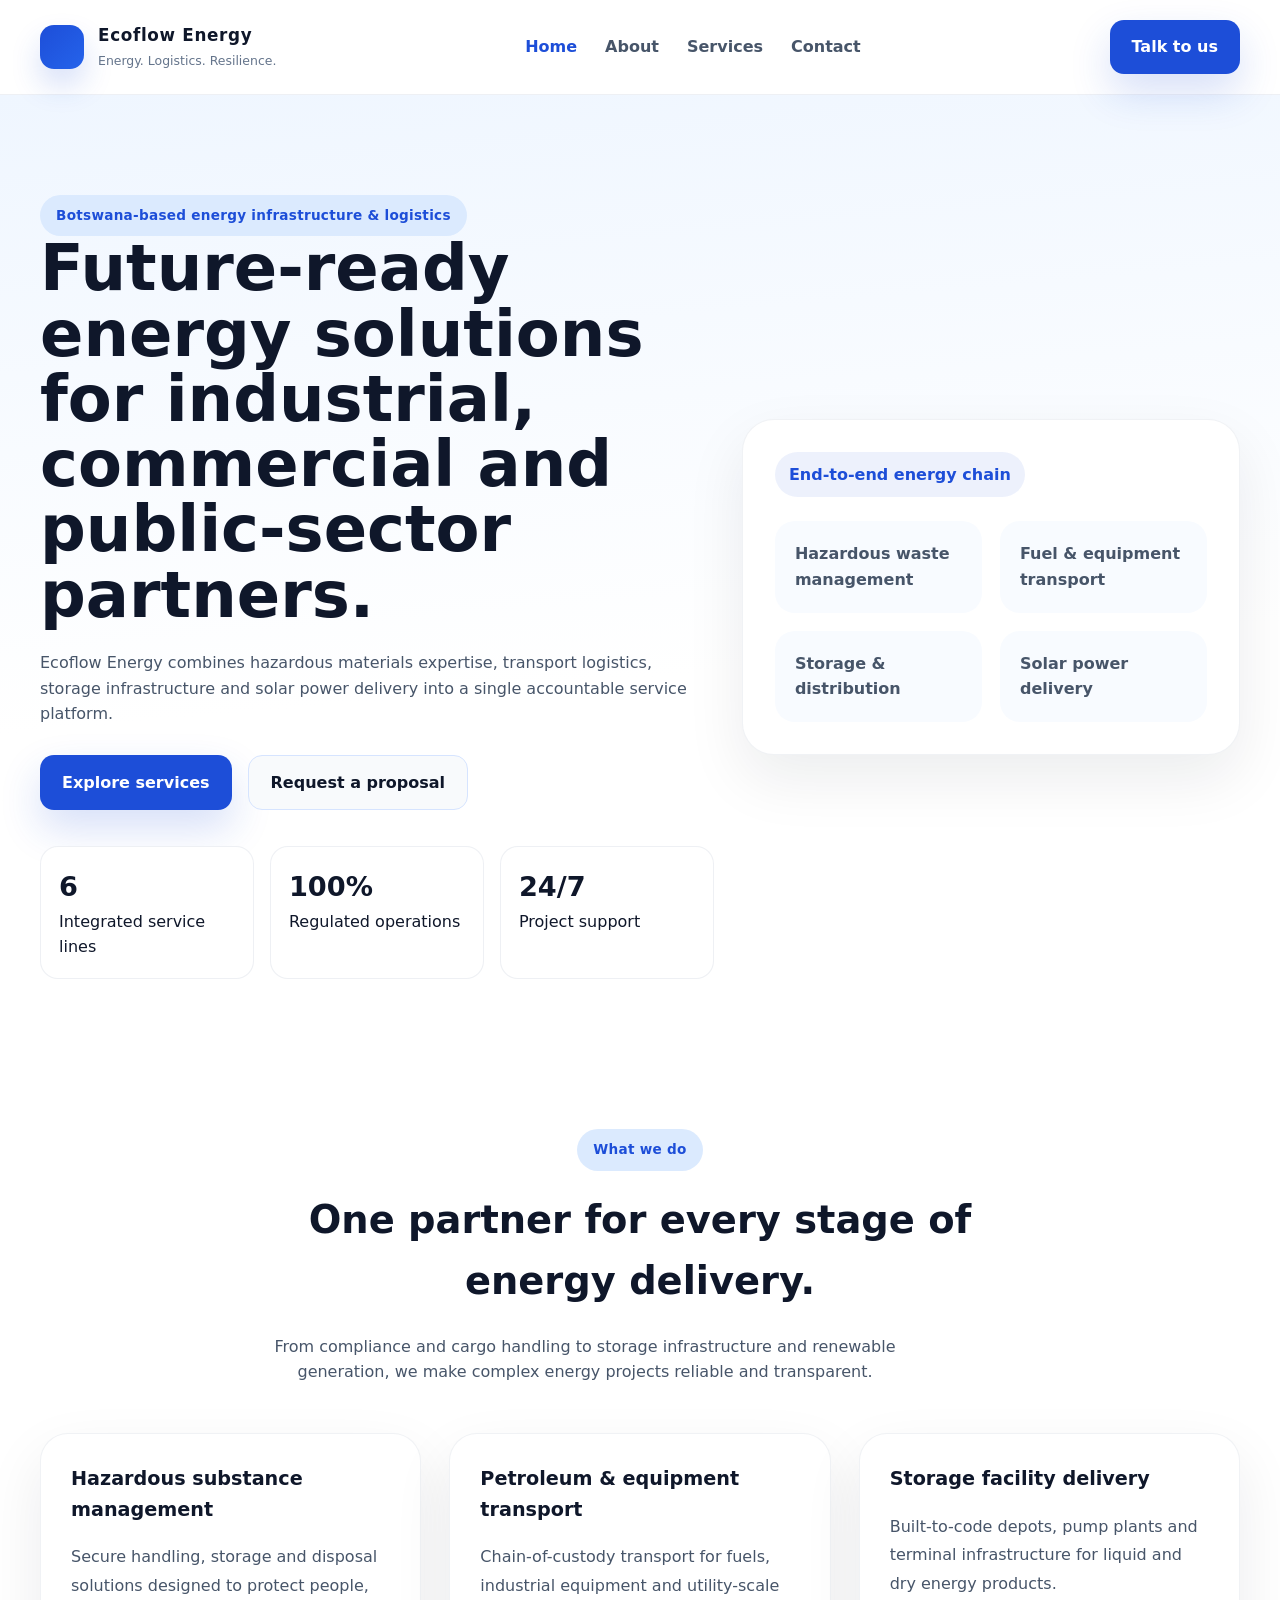
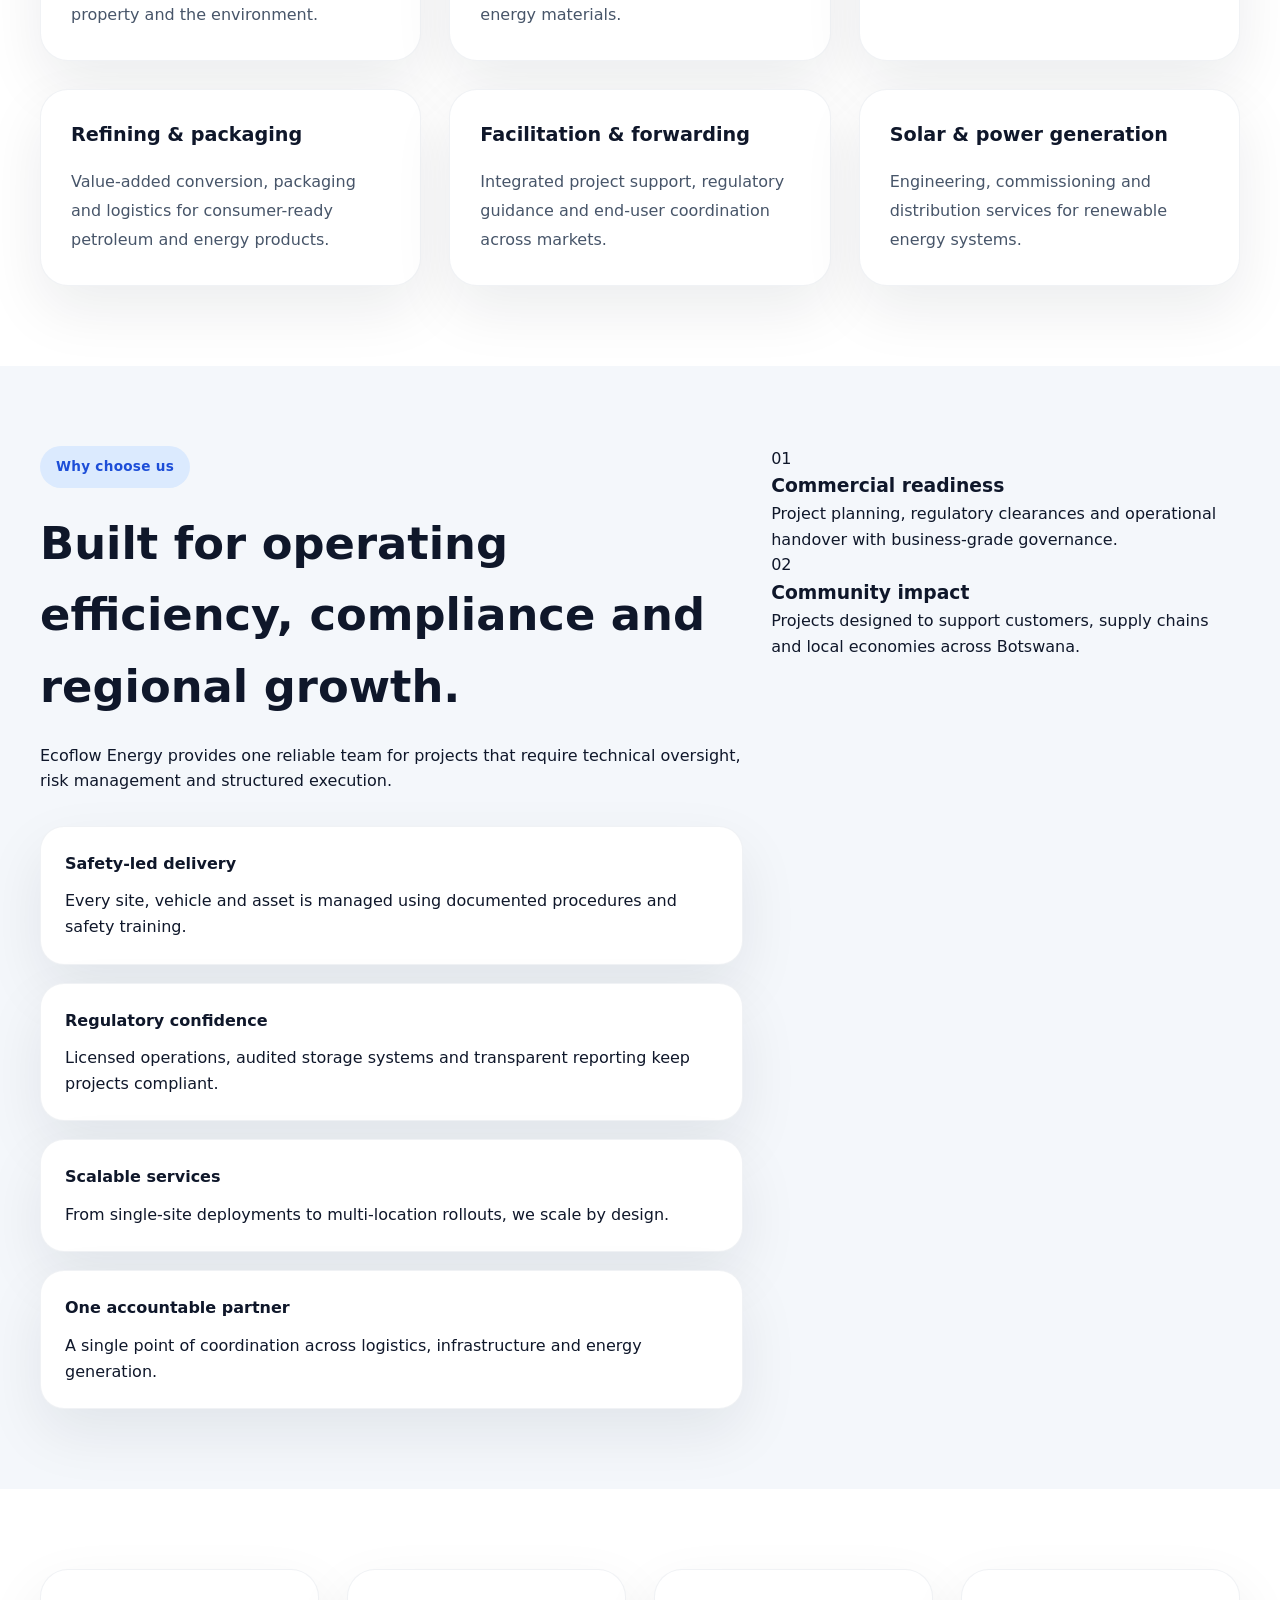
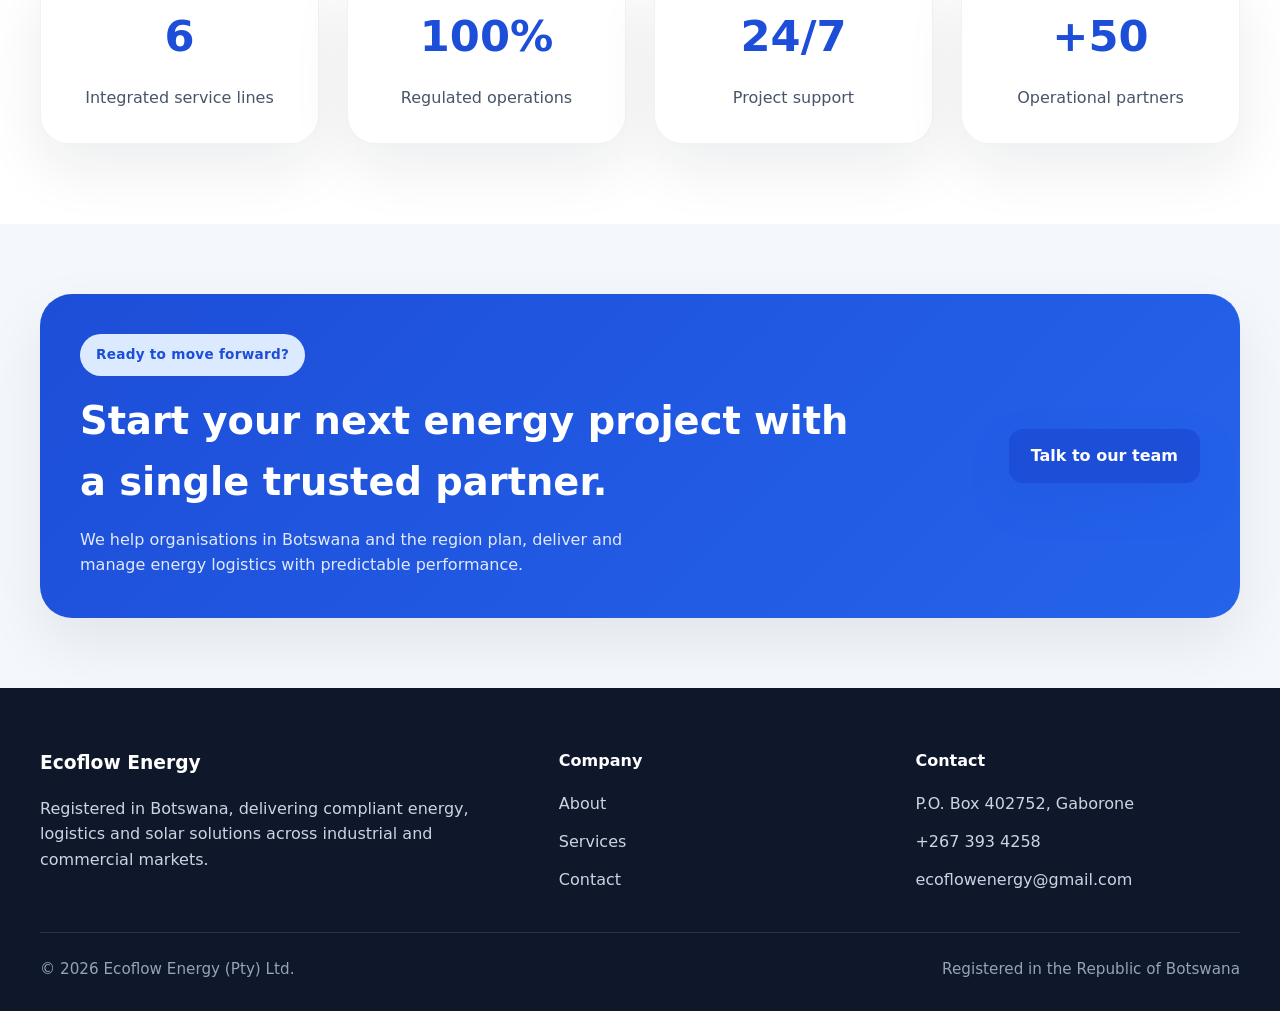
==== index.html @ 99d53bec "Initial Push" ====
﻿<!DOCTYPE html>
<html lang="en">
<head>
<meta charset="UTF-8">
<meta name="viewport" content="width=device-width, initial-scale=1.0">
<title>Ecoflow Energy — Integrated Energy, Logistics & Solar</title>
<meta name="description" content="Ecoflow Energy delivers integrated energy infrastructure, petroleum logistics, hazardous materials management and solar generation from Botswana to regional markets.">
<link rel="stylesheet" href="styles.css">
</head>
<body>
<header class="site-header">
  <div class="wrap nav-bar">
    <a href="index.html" class="brand">
      <span class="mark"></span>
      <span>
        <strong>Ecoflow Energy</strong>
        <small>Energy. Logistics. Resilience.</small>
      </span>
    </a>
    <nav class="links">
      <a href="index.html">Home</a>
      <a href="about.html">About</a>
      <a href="services.html">Services</a>
      <a href="contact.html">Contact</a>
    </nav>
    <div class="nav-actions">
      <a href="contact.html" class="btn btn-primary">Talk to us</a>
      <button class="nav-toggle" aria-label="Open navigation" aria-expanded="false"><span></span><span></span><span></span></button>
    </div>
  </div>
  <div class="mobile-menu">
    <a href="index.html">Home</a>
    <a href="about.html">About</a>
    <a href="services.html">Services</a>
    <a href="contact.html">Contact</a>
  </div>
</header>
<main>
  <section class="hero">
    <div class="wrap hero-grid">
      <div class="hero-copy">
        <span class="eyebrow">Botswana-based energy infrastructure & logistics</span>
        <h1>Future-ready energy solutions for industrial, commercial and public-sector partners.</h1>
        <p>Ecoflow Energy combines hazardous materials expertise, transport logistics, storage infrastructure and solar power delivery into a single accountable service platform.</p>
        <div class="hero-actions">
          <a href="services.html" class="btn btn-primary">Explore services</a>
          <a href="contact.html" class="btn btn-secondary">Request a proposal</a>
        </div>
        <div class="hero-stats">
          <div><strong>6</strong><span>Integrated service lines</span></div>
          <div><strong>100%</strong><span>Regulated operations</span></div>
          <div><strong>24/7</strong><span>Project support</span></div>
        </div>
      </div>
      <div class="hero-visual">
        <div class="visual-card">
          <div class="visual-tag">End-to-end energy chain</div>
          <div class="visual-grid">
            <div class="visual-item"><span>Hazardous waste management</span></div>
            <div class="visual-item"><span>Fuel & equipment transport</span></div>
            <div class="visual-item"><span>Storage & distribution</span></div>
            <div class="visual-item"><span>Solar power delivery</span></div>
          </div>
        </div>
      </div>
    </div>
  </section>

  <section class="section section-alt">
    <div class="wrap">
      <div class="section-head">
        <span class="tag">What we do</span>
        <h2>One partner for every stage of energy delivery.</h2>
        <p>From compliance and cargo handling to storage infrastructure and renewable generation, we make complex energy projects reliable and transparent.</p>
      </div>
      <div class="service-grid">
        <article class="service-card">
          <h3>Hazardous substance management</h3>
          <p>Secure handling, storage and disposal solutions designed to protect people, property and the environment.</p>
        </article>
        <article class="service-card">
          <h3>Petroleum & equipment transport</h3>
          <p>Chain-of-custody transport for fuels, industrial equipment and utility-scale energy materials.</p>
        </article>
        <article class="service-card">
          <h3>Storage facility delivery</h3>
          <p>Built-to-code depots, pump plants and terminal infrastructure for liquid and dry energy products.</p>
        </article>
        <article class="service-card">
          <h3>Refining & packaging</h3>
          <p>Value-added conversion, packaging and logistics for consumer-ready petroleum and energy products.</p>
        </article>
        <article class="service-card">
          <h3>Facilitation & forwarding</h3>
          <p>Integrated project support, regulatory guidance and end-user coordination across markets.</p>
        </article>
        <article class="service-card">
          <h3>Solar & power generation</h3>
          <p>Engineering, commissioning and distribution services for renewable energy systems.</p>
        </article>
      </div>
    </div>
  </section>

  <section class="section">
    <div class="wrap feature-grid">
      <div class="feature-copy">
        <span class="tag">Why choose us</span>
        <h2>Built for operating efficiency, compliance and regional growth.</h2>
        <p>Ecoflow Energy provides one reliable team for projects that require technical oversight, risk management and structured execution.</p>
        <div class="feature-list">
          <div>
            <strong>Safety-led delivery</strong>
            <p>Every site, vehicle and asset is managed using documented procedures and safety training.</p>
          </div>
          <div>
            <strong>Regulatory confidence</strong>
            <p>Licensed operations, audited storage systems and transparent reporting keep projects compliant.</p>
          </div>
          <div>
            <strong>Scalable services</strong>
            <p>From single-site deployments to multi-location rollouts, we scale by design.</p>
          </div>
          <div>
            <strong>One accountable partner</strong>
            <p>A single point of coordination across logistics, infrastructure and energy generation.</p>
          </div>
        </div>
      </div>
      <div class="feature-visual">
        <div class="visual-block">
          <div class="visual-number">01</div>
          <h3>Commercial readiness</h3>
          <p>Project planning, regulatory clearances and operational handover with business-grade governance.</p>
        </div>
        <div class="visual-block">
          <div class="visual-number">02</div>
          <h3>Community impact</h3>
          <p>Projects designed to support customers, supply chains and local economies across Botswana.</p>
        </div>
      </div>
    </div>
  </section>

  <section class="section section-alt">
    <div class="wrap stats-grid">
      <div class="stat-card">
        <span>6</span>
        <p>Integrated service lines</p>
      </div>
      <div class="stat-card">
        <span>100%</span>
        <p>Regulated operations</p>
      </div>
      <div class="stat-card">
        <span>24/7</span>
        <p>Project support</p>
      </div>
      <div class="stat-card">
        <span>+50</span>
        <p>Operational partners</p>
      </div>
    </div>
  </section>

  <section class="section cta-panel">
    <div class="wrap cta-copy">
      <div>
        <span class="tag">Ready to move forward?</span>
        <h2>Start your next energy project with a single trusted partner.</h2>
        <p>We help organisations in Botswana and the region plan, deliver and manage energy logistics with predictable performance.</p>
      </div>
      <a href="contact.html" class="btn btn-primary">Talk to our team</a>
    </div>
  </section>
</main>
<footer class="site-footer">
  <div class="wrap footer-grid">
    <div>
      <h3>Ecoflow Energy</h3>
      <p>Registered in Botswana, delivering compliant energy, logistics and solar solutions across industrial and commercial markets.</p>
    </div>
    <div>
      <h4>Company</h4>
      <ul>
        <li><a href="about.html">About</a></li>
        <li><a href="services.html">Services</a></li>
        <li><a href="contact.html">Contact</a></li>
      </ul>
    </div>
    <div>
      <h4>Contact</h4>
      <ul>
        <li>P.O. Box 402752, Gaborone</li>
        <li>+267 393 4258</li>
        <li><a href="mailto:ecoflowenergy@gmail.com">ecoflowenergy@gmail.com</a></li>
      </ul>
    </div>
  </div>
  <div class="wrap footer-bottom">
    <span>© 2026 Ecoflow Energy (Pty) Ltd.</span>
    <span>Registered in the Republic of Botswana</span>
  </div>
</footer>
<script src="script.js"></script>
</body>
</html>
---- styles.css ----
﻿:root{
  --bg:#f4f7fb;
  --surface:#ffffff;
  --surface-soft:#f8fbff;
  --primary:#0f172a;
  --secondary:#475569;
  --accent:#1d4ed8;
  --accent-soft:#dbeafe;
  --muted:#64748b;
  --border:#d6e4ff;
  --shadow:0 24px 60px rgba(15,23,42,0.08);
  --radius:24px;
  --max-width:1200px;
}
*{margin:0;padding:0;box-sizing:border-box;}
html{scroll-behavior:smooth;}
body{font-family:Inter,system-ui,Arial,sans-serif;background:var(--bg);color:var(--primary);line-height:1.6;}
a{text-decoration:none;color:inherit;}
button,input,select,textarea{font:inherit;}
.wrap{width:min(94%,var(--max-width));margin:0 auto;}
.site-header{position:sticky;top:0;z-index:1000;background:rgba(255,255,255,0.96);backdrop-filter:blur(18px);border-bottom:1px solid rgba(148,163,184,0.16);}
.site-header.scrolled{box-shadow:0 12px 30px rgba(15,23,42,0.08);}
.nav-bar{display:flex;align-items:center;justify-content:space-between;gap:16px;padding:20px 0;}
.brand{display:flex;align-items:center;gap:14px;}
.brand strong{font-size:1.05rem;letter-spacing:.04em;}
.brand small{display:block;font-size:.78rem;color:var(--muted);margin-top:2px;}
.mark{width:44px;height:44px;border-radius:14px;background:linear-gradient(135deg,var(--accent),#2563eb);box-shadow:0 16px 30px rgba(29,78,216,0.18);}
.links{display:flex;gap:28px;align-items:center;}
.links a{color:var(--secondary);font-weight:600;transition:color .2s ease;}
.links a:hover,.links a.active{color:var(--accent);}
.nav-actions{display:flex;align-items:center;gap:12px;}
.btn{display:inline-flex;align-items:center;justify-content:center;border-radius:14px;padding:14px 22px;font-weight:700;transition:transform .2s ease,box-shadow .2s ease;}
.btn:hover{transform:translateY(-1px);}
.btn-primary{background:var(--accent);color:#fff;box-shadow:0 18px 40px rgba(29,78,216,0.18);}
.btn-secondary{background:#f8fafc;color:var(--primary);border:1px solid var(--border);}
.hero,.page-hero{padding:100px 0 70px;}
.hero{background:linear-gradient(175deg,#eff6ff 0%,#ffffff 60%);}
.page-hero{background:var(--surface-soft);}
.hero-grid,.feature-grid,.contact-grid,.stats-grid,.service-grid,.footer-grid,.grid-2{display:grid;gap:28px;}
.hero-grid{grid-template-columns:1.15fr .85fr;align-items:center;}
.hero-copy h1,.page-hero h1{font-size:clamp(2.6rem,5vw,4rem);line-height:1.02;max-width:680px;}
.hero .eyebrow,.page-hero .tag{display:inline-flex;align-items:center;gap:10px;padding:10px 16px;border-radius:999px;background:var(--accent-soft);color:var(--accent);font-size:.85rem;font-weight:700;letter-spacing:.02em;}
.hero-copy p,.page-hero p,.section-head p,.service-detail p,.info-card p{color:var(--secondary);font-size:1rem;max-width:710px;margin-top:22px;}
.hero-actions{display:flex;flex-wrap:wrap;gap:16px;margin-top:28px;}
.hero-stats{display:grid;grid-template-columns:repeat(3,minmax(0,1fr));gap:16px;margin-top:36px;}
.hero-stats div{background:var(--surface);border:1px solid rgba(148,163,184,0.16);border-radius:18px;padding:18px;}
.hero-stats strong{display:block;font-size:1.7rem;color:var(--primary);}
.hero-visual .visual-card{background:var(--surface);padding:32px;border-radius:32px;box-shadow:var(--shadow);border:1px solid rgba(148,163,184,0.14);}
.visual-tag{display:inline-flex;padding:10px 14px;border-radius:999px;background:rgba(29,78,216,0.08);color:var(--accent);font-weight:700;margin-bottom:24px;}
.visual-grid{display:grid;grid-template-columns:1fr 1fr;gap:18px;}
.visual-item{padding:20px;background:var(--surface-soft);border-radius:20px;color:var(--secondary);font-weight:600;}
.section{padding:80px 0;}
.section-alt{background:#ffffff;}
.section-head{text-align:center;max-width:820px;margin:0 auto 48px;}
.section-head h2{font-size:clamp(2rem,3vw,2.6rem);margin:18px 0;}
.tag{display:inline-flex;align-items:center;gap:8px;padding:10px 16px;border-radius:999px;background:var(--accent-soft);color:var(--accent);font-weight:700;font-size:.85rem;letter-spacing:.02em;}
.service-grid{grid-template-columns:repeat(3,minmax(0,1fr));}
.service-card{padding:30px;background:var(--surface);border:1px solid rgba(148,163,184,0.14);border-radius:28px;box-shadow:var(--shadow);}
.service-card h3{font-size:1.2rem;margin-bottom:18px;}
.service-card p{color:var(--secondary);line-height:1.8;}
.feature-grid{grid-template-columns:1.2fr .8fr;align-items:start;}
.feature-copy h2{font-size:clamp(2rem,4vw,2.8rem);margin:20px 0;}
.feature-list{display:grid;gap:18px;margin-top:32px;}
.feature-list div{padding:24px;background:var(--surface);border:1px solid rgba(148,163,184,0.14);border-radius:24px;box-shadow:var(--shadow);}
.feature-list strong{display:block;margin-bottom:12px;font-size:1rem;color:var(--primary);}
.visual-panel{display:grid;gap:20px;}
.visual-panel .panel-item{padding:30px;background:var(--surface);border-radius:28px;box-shadow:var(--shadow);}
.panel-list{display:grid;gap:12px;padding:24px;background:var(--surface-soft);border-radius:24px;border:1px solid rgba(148,163,184,0.14);}
.panel-list div{display:flex;justify-content:space-between;gap:12px;color:var(--secondary);font-size:.98rem;}
.panel-list strong{font-weight:700;color:var(--primary);}
.stats-grid{grid-template-columns:repeat(4,minmax(0,1fr));}
.stat-card{padding:32px;background:var(--surface);border-radius:28px;box-shadow:var(--shadow);text-align:center;border:1px solid rgba(148,163,184,0.14);}
.stat-card span{display:block;font-size:2.7rem;font-weight:800;color:var(--accent);}
.stat-card p{margin-top:14px;color:var(--secondary);}
.cta-panel{padding:70px 0;}
.cta-copy{display:flex;align-items:center;justify-content:space-between;gap:24px;padding:40px;background:linear-gradient(135deg,#1d4ed8,#2563eb);border-radius:32px;color:#fff;box-shadow:var(--shadow);}
.cta-copy h2{font-size:clamp(2rem,3vw,2.8rem);margin:14px 0;max-width:780px;}
.cta-copy p{max-width:560px;color:rgba(255,255,255,0.87);}
.page-hero .wrap{max-width:820px;}
.page-hero h1{font-size:clamp(2.4rem,5vw,3.4rem);margin-top:18px;line-height:1.05;}
.grid-2{grid-template-columns:repeat(2,minmax(0,1fr));}
.info-card,.value-card,.service-detail,.contact-panel,.form-panel{background:var(--surface);border:1px solid rgba(148,163,184,0.14);border-radius:28px;box-shadow:var(--shadow);padding:32px;}
.info-card strong{display:block;font-size:.98rem;color:var(--accent);margin-bottom:10px;}
.value-card{padding:32px;text-align:center;}
.value-card h3{font-size:1.15rem;margin-bottom:16px;}
.value-card p{color:var(--secondary);}
.service-list{display:grid;gap:24px;}
.service-detail{padding:30px;}
.service-heading{display:flex;align-items:center;gap:18px;margin-bottom:20px;}
.service-heading span{display:inline-flex;width:50px;height:50px;align-items:center;justify-content:center;border-radius:18px;background:var(--accent-soft);color:var(--accent);font-weight:800;font-size:1rem;}
.service-heading h2{font-size:1.45rem;}
.service-detail ul{margin-top:20px;display:grid;gap:12px;padding-left:18px;color:var(--secondary);}
.service-detail li{position:relative;padding-left:12px;}
.service-detail li:before{content:'•';position:absolute;left:0;color:var(--accent);}
.contact-grid{grid-template-columns:1fr 1fr;}
.contact-panel .box,.form-panel .box{margin-bottom:24px;}
.contact-panel .box h2,.form-panel .box h2{font-size:1.8rem;}
.contact-panel .info-card{margin-bottom:16px;}
.map-frame iframe{width:100%;min-height:280px;border:none;border-radius:24px;}
.form-row{display:flex;flex-direction:column;gap:10px;margin-bottom:18px;}
input,select,textarea{width:100%;padding:16px;border-radius:18px;border:1px solid rgba(148,163,184,0.24);background:#fff;}
textarea{min-height:160px;resize:vertical;}
.form-msg{margin-top:18px;padding:16px;border-radius:18px;display:none;}
.form-msg.show{display:block;}
.site-footer{padding:60px 0 30px;background:#0f172a;color:#cbd5e1;}
.footer-grid{grid-template-columns:1.5fr 1fr 1fr;gap:32px;margin-bottom:40px;align-items:start;}
.site-footer h3,.site-footer h4{color:#fff;margin-bottom:18px;}
.site-footer ul{list-style:none;display:grid;gap:12px;}
.site-footer ul li a{color:#cbd5e1;}
.footer-bottom{display:flex;justify-content:space-between;gap:12px;font-size:.95rem;color:#94a3b8;border-top:1px solid rgba(255,255,255,0.12);padding-top:24px;}
.nav-toggle{display:none;border:none;background:none;cursor:pointer;}
.nav-toggle span{display:block;width:24px;height:2px;background:var(--primary);margin:5px 0;}
.mobile-menu{display:none;flex-direction:column;gap:14px;padding:20px 0;}
@media (max-width:1080px){.service-grid{grid-template-columns:repeat(2,minmax(0,1fr));}.hero-grid{grid-template-columns:1fr;}.feature-grid{grid-template-columns:1fr;}.stats-grid{grid-template-columns:repeat(2,minmax(0,1fr));}.cta-copy{flex-direction:column;align-items:flex-start;}}
@media (max-width:768px){.nav-bar{flex-wrap:wrap;}.links{display:none;}.nav-toggle{display:flex;}.mobile-menu{display:none;}.mobile-menu.open{display:flex;}.hero{padding:80px 0 60px;}.page-hero{padding:80px 0 40px;}.hero-copy h1{font-size:2.4rem;}.cta-copy{padding:28px;}.contact-grid{grid-template-columns:1fr;}.stats-grid{grid-template-columns:1fr;}.service-grid{grid-template-columns:1fr;}.footer-grid{grid-template-columns:1fr;}.footer-bottom{flex-direction:column;}}
@media (max-width:540px){.hero-copy p,.section-head p,.page-hero p{font-size:.98rem;}.btn{width:100%;justify-content:center;}}
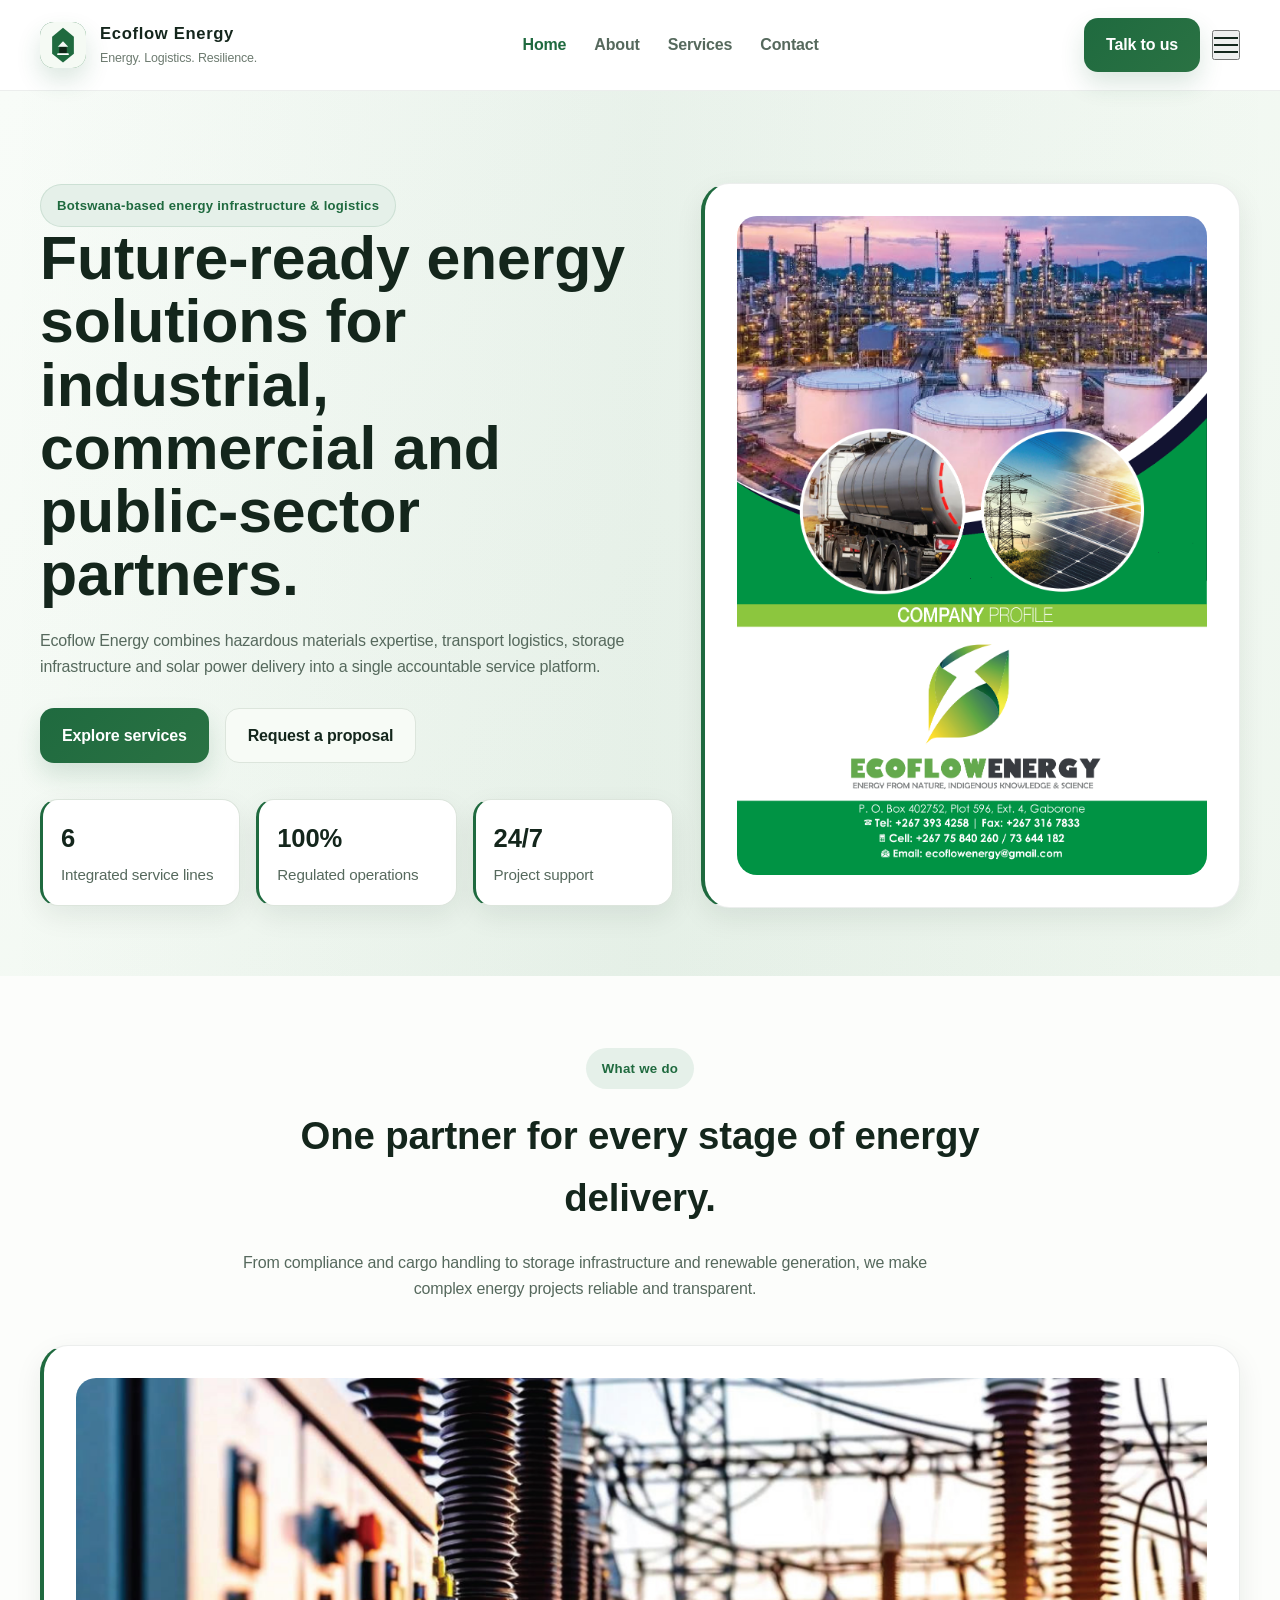
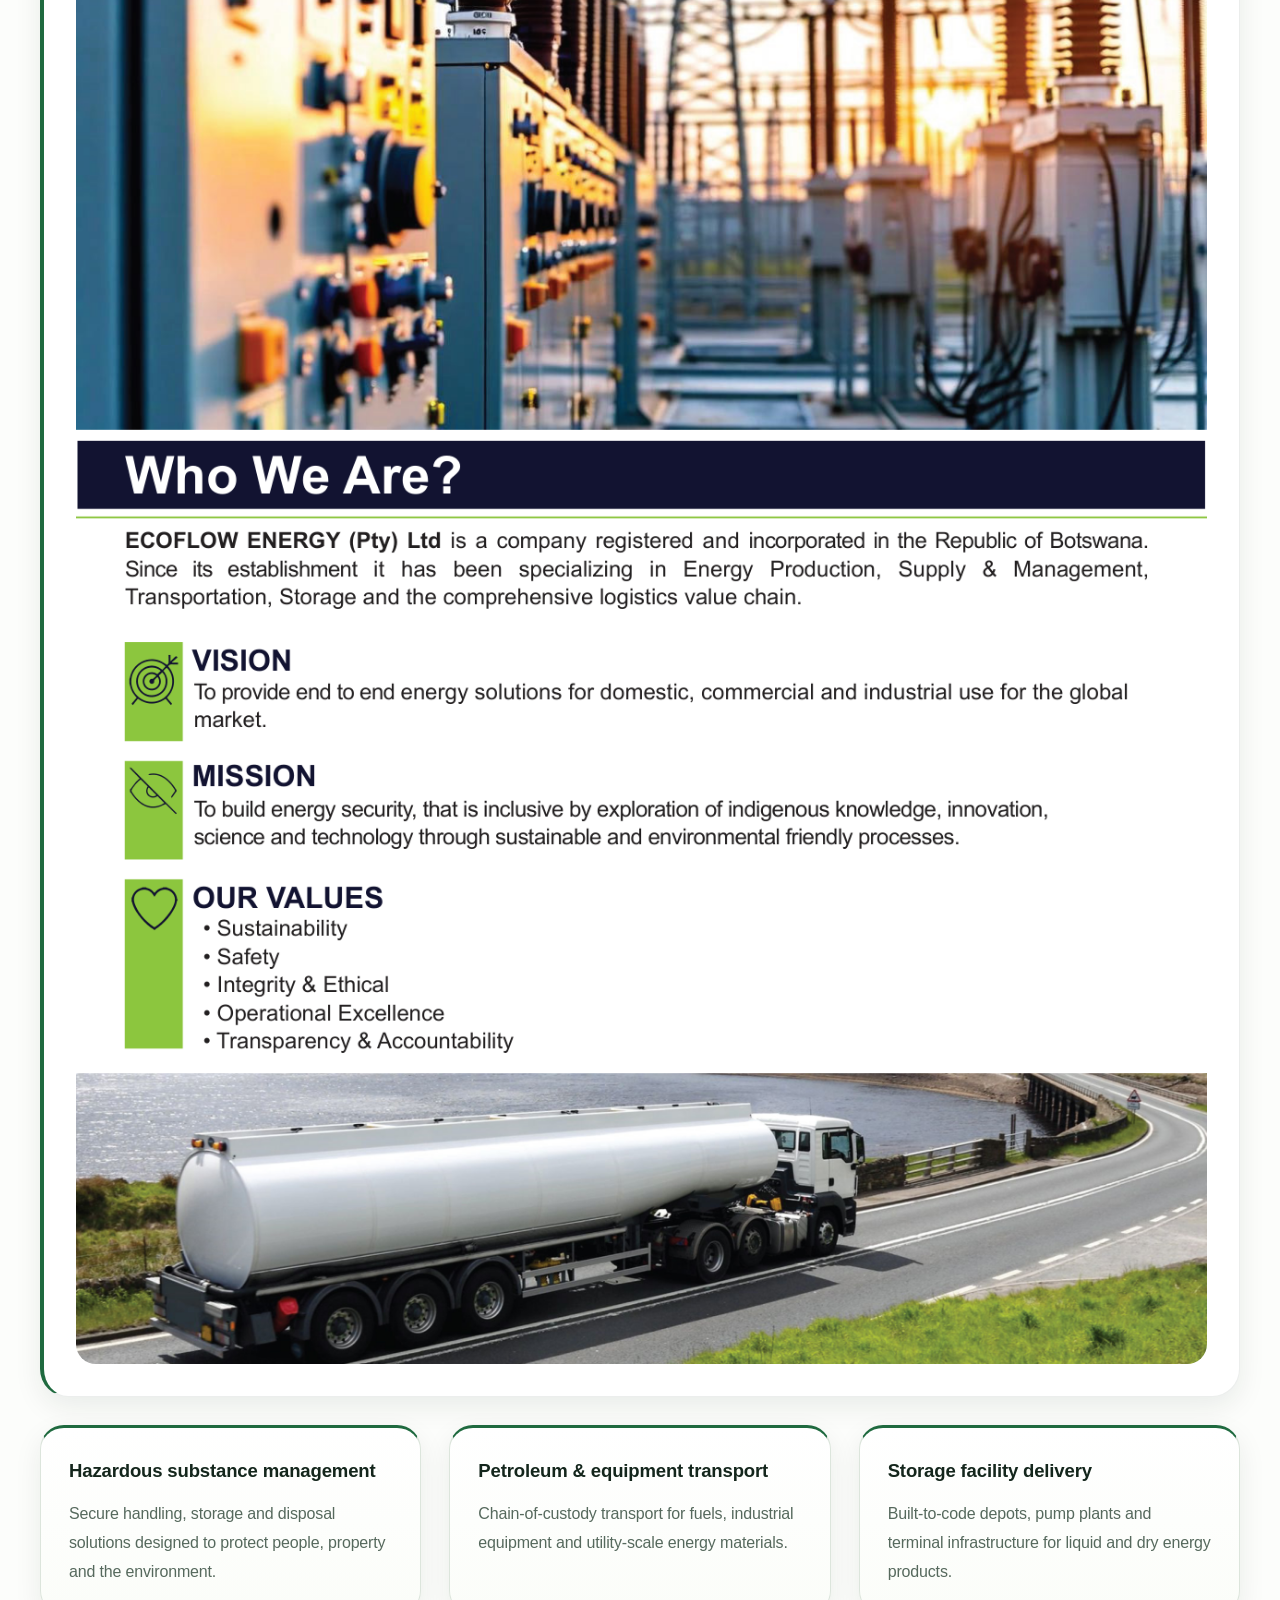
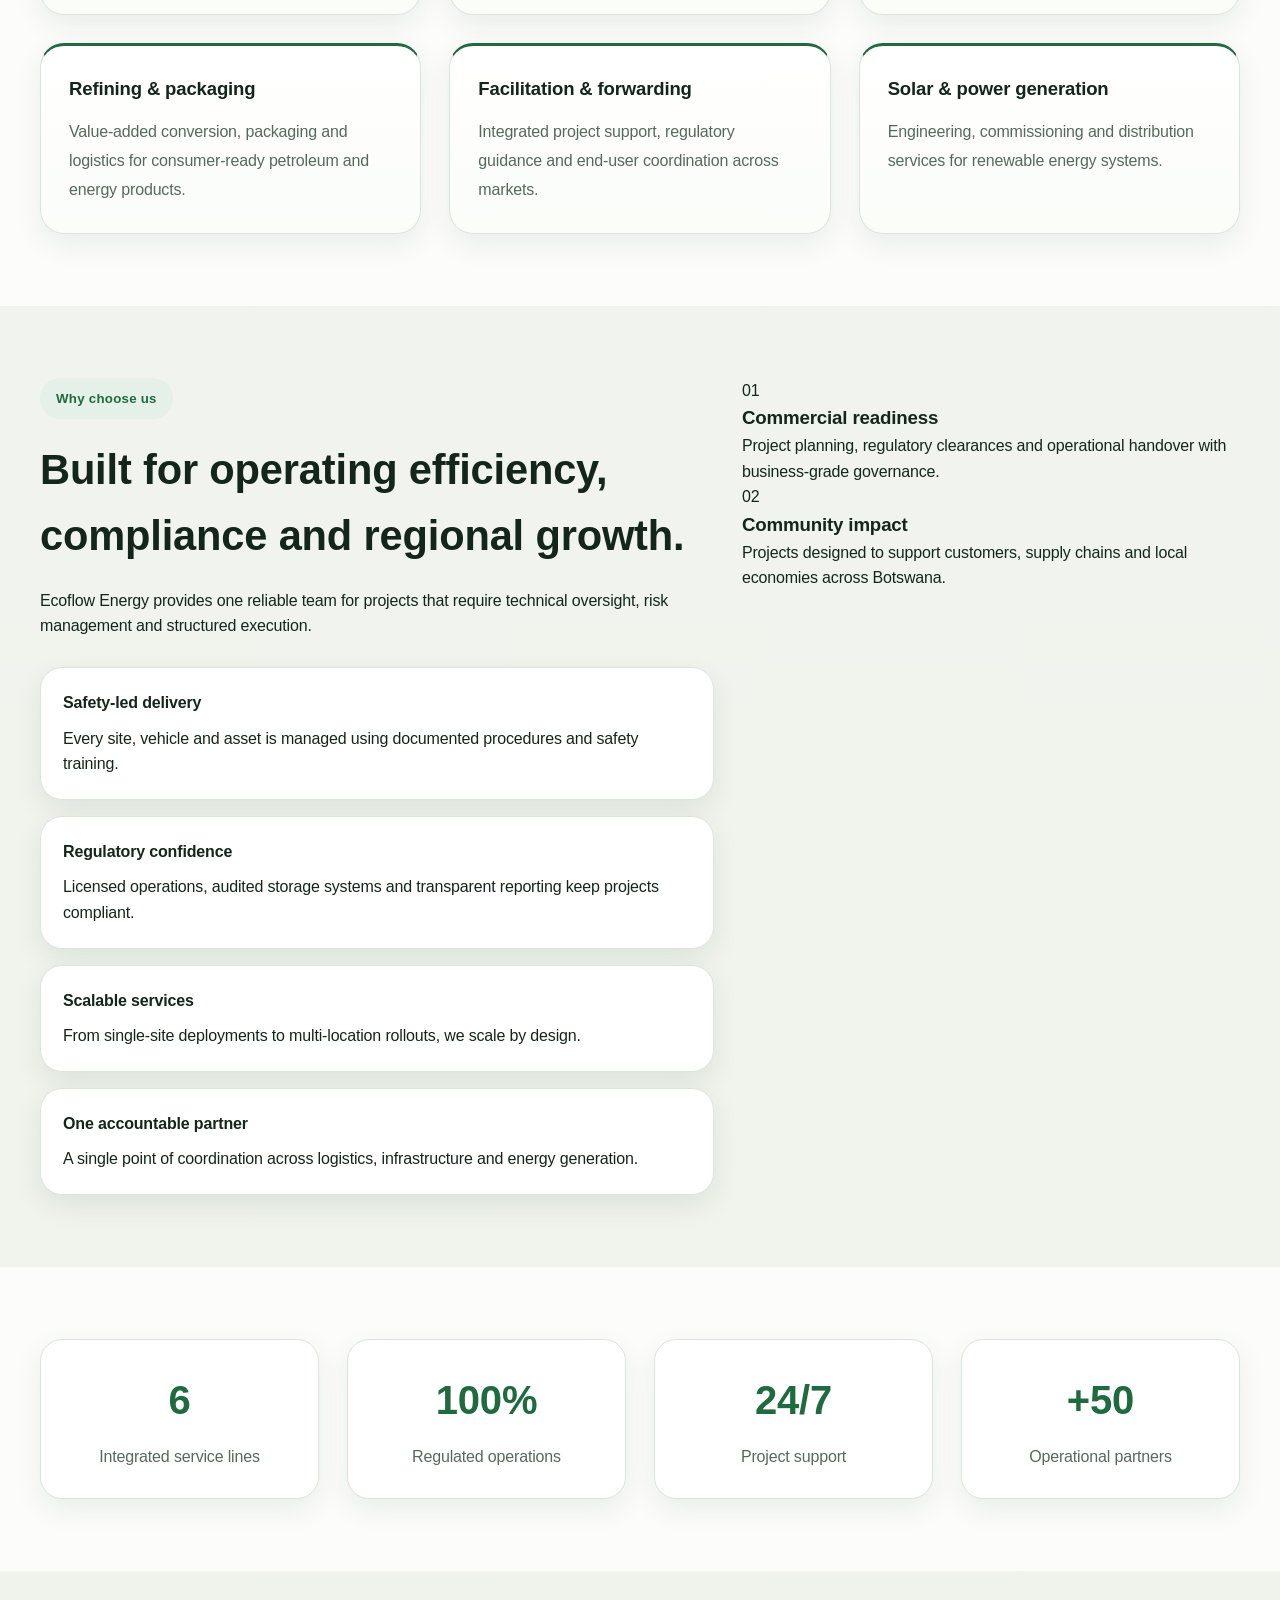
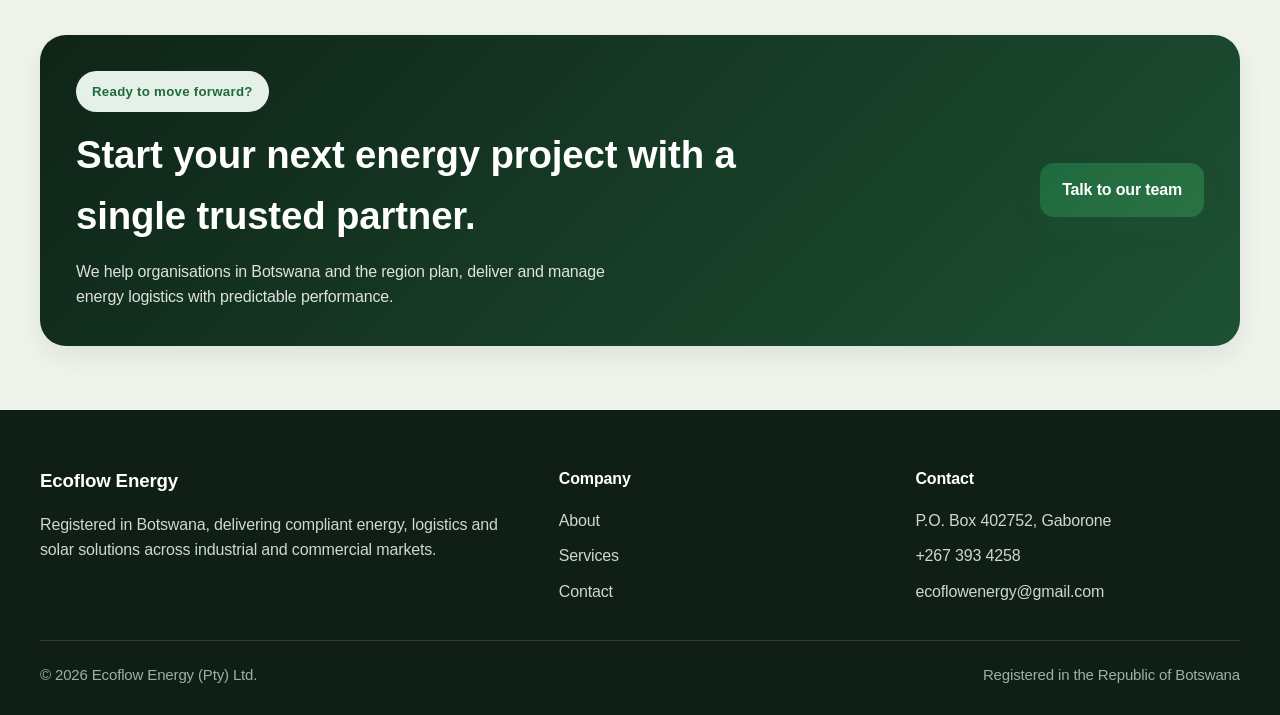
==== commit 49d7085f: "update" ====
--- a/index.html
+++ b/index.html
@@ -11,7 +11,9 @@
 <header class="site-header">
   <div class="wrap nav-bar">
     <a href="index.html" class="brand">
-      <span class="mark"></span>
+      <span class="mark" aria-hidden="true">
+        <img src="images/pdf-logo-mark.svg" alt="Ecoflow Energy logo mark" style="width:100%;height:100%;object-fit:cover;display:block;">
+      </span>
       <span>
         <strong>Ecoflow Energy</strong>
         <small>Energy. Logistics. Resilience.</small>
@@ -54,13 +56,7 @@
       </div>
       <div class="hero-visual">
         <div class="visual-card">
-          <div class="visual-tag">End-to-end energy chain</div>
-          <div class="visual-grid">
-            <div class="visual-item"><span>Hazardous waste management</span></div>
-            <div class="visual-item"><span>Fuel & equipment transport</span></div>
-            <div class="visual-item"><span>Storage & distribution</span></div>
-            <div class="visual-item"><span>Solar power delivery</span></div>
-          </div>
+          <img src="images/pdf-extract/page_1.png" alt="Ecoflow Energy PDF cover page" style="width:100%;border-radius:20px;display:block;">
         </div>
       </div>
     </div>
@@ -72,6 +68,11 @@
         <span class="tag">What we do</span>
         <h2>One partner for every stage of energy delivery.</h2>
         <p>From compliance and cargo handling to storage infrastructure and renewable generation, we make complex energy projects reliable and transparent.</p>
+      </div>
+      <div class="hero-visual" style="margin-bottom:28px;">
+        <div class="visual-card">
+          <img src="images/pdf-extract/page_2.png" alt="PDF page showing Ecoflow Energy's profile and values" style="width:100%;border-radius:20px;display:block;">
+        </div>
       </div>
       <div class="service-grid">
         <article class="service-card">
--- a/styles.css
+++ b/styles.css
@@ -1,116 +1,121 @@
 ﻿:root{
-  --bg:#f4f7fb;
+  --bg:#f2f4ef;
   --surface:#ffffff;
-  --surface-soft:#f8fbff;
-  --primary:#0f172a;
-  --secondary:#475569;
-  --accent:#1d4ed8;
-  --accent-soft:#dbeafe;
-  --muted:#64748b;
-  --border:#d6e4ff;
-  --shadow:0 24px 60px rgba(15,23,42,0.08);
-  --radius:24px;
+  --surface-soft:#f6f8f3;
+  --primary:#14261c;
+  --secondary:#56695d;
+  --accent:#1f6a3f;
+  --accent-dark:#0f2417;
+  --accent-soft:#e5f0e9;
+  --muted:#6d7b70;
+  --border:#dce5dc;
+  --shadow:0 10px 28px rgba(11,36,24,0.08);
+  --radius:22px;
   --max-width:1200px;
 }
 *{margin:0;padding:0;box-sizing:border-box;}
 html{scroll-behavior:smooth;}
-body{font-family:Inter,system-ui,Arial,sans-serif;background:var(--bg);color:var(--primary);line-height:1.6;}
+body{font-family:Inter, "Segoe UI", Arial, sans-serif;background:linear-gradient(180deg,#f5f6f2 0%,#eef3eb 100%);color:var(--primary);line-height:1.6;letter-spacing:-0.01em;}
 a{text-decoration:none;color:inherit;}
 button,input,select,textarea{font:inherit;}
 .wrap{width:min(94%,var(--max-width));margin:0 auto;}
-.site-header{position:sticky;top:0;z-index:1000;background:rgba(255,255,255,0.96);backdrop-filter:blur(18px);border-bottom:1px solid rgba(148,163,184,0.16);}
-.site-header.scrolled{box-shadow:0 12px 30px rgba(15,23,42,0.08);}
-.nav-bar{display:flex;align-items:center;justify-content:space-between;gap:16px;padding:20px 0;}
+.site-header{position:sticky;top:0;z-index:1000;background:rgba(255,255,255,0.97);backdrop-filter:blur(14px);border-bottom:1px solid rgba(20,38,28,0.08);}
+.site-header.scrolled{box-shadow:0 10px 24px rgba(11,36,24,0.06);}
+.nav-bar{display:flex;align-items:center;justify-content:space-between;gap:16px;padding:18px 0;}
 .brand{display:flex;align-items:center;gap:14px;}
-.brand strong{font-size:1.05rem;letter-spacing:.04em;}
+.brand strong{font-size:1.04rem;letter-spacing:.04em;font-weight:800;}
 .brand small{display:block;font-size:.78rem;color:var(--muted);margin-top:2px;}
-.mark{width:44px;height:44px;border-radius:14px;background:linear-gradient(135deg,var(--accent),#2563eb);box-shadow:0 16px 30px rgba(29,78,216,0.18);}
+.mark{width:46px;height:46px;border-radius:14px;background:linear-gradient(135deg,var(--accent),#3b864f);box-shadow:0 12px 24px rgba(31,106,63,0.16);display:grid;place-items:center;overflow:hidden;}
+.mark svg{width:28px;height:28px;display:block;}
 .links{display:flex;gap:28px;align-items:center;}
 .links a{color:var(--secondary);font-weight:600;transition:color .2s ease;}
 .links a:hover,.links a.active{color:var(--accent);}
 .nav-actions{display:flex;align-items:center;gap:12px;}
 .btn{display:inline-flex;align-items:center;justify-content:center;border-radius:14px;padding:14px 22px;font-weight:700;transition:transform .2s ease,box-shadow .2s ease;}
 .btn:hover{transform:translateY(-1px);}
-.btn-primary{background:var(--accent);color:#fff;box-shadow:0 18px 40px rgba(29,78,216,0.18);}
-.btn-secondary{background:#f8fafc;color:var(--primary);border:1px solid var(--border);}
-.hero,.page-hero{padding:100px 0 70px;}
-.hero{background:linear-gradient(175deg,#eff6ff 0%,#ffffff 60%);}
-.page-hero{background:var(--surface-soft);}
+.btn-primary{background:linear-gradient(135deg,var(--accent),#2a7243);color:#fff;box-shadow:0 12px 24px rgba(31,106,63,0.16);}
+.btn-secondary{background:#f7fbf6;color:var(--primary);border:1px solid var(--border);}
+.hero,.page-hero{padding:92px 0 68px;}
+.hero{background:linear-gradient(135deg,#f8fcf8 0%,#eef6ee 100%);color:var(--primary);position:relative;overflow:hidden;}
+.hero::before{content:"";position:absolute;inset:0;background:linear-gradient(90deg,transparent 0%,rgba(31,106,63,0.06) 50%,transparent 100%);pointer-events:none;}
+.page-hero{background:linear-gradient(135deg,var(--surface-soft),#e7f1e8);}
 .hero-grid,.feature-grid,.contact-grid,.stats-grid,.service-grid,.footer-grid,.grid-2{display:grid;gap:28px;}
-.hero-grid{grid-template-columns:1.15fr .85fr;align-items:center;}
-.hero-copy h1,.page-hero h1{font-size:clamp(2.6rem,5vw,4rem);line-height:1.02;max-width:680px;}
-.hero .eyebrow,.page-hero .tag{display:inline-flex;align-items:center;gap:10px;padding:10px 16px;border-radius:999px;background:var(--accent-soft);color:var(--accent);font-size:.85rem;font-weight:700;letter-spacing:.02em;}
+.hero-grid{grid-template-columns:1.08fr .92fr;align-items:center;position:relative;z-index:1;}
+.hero-copy h1,.page-hero h1{font-size:clamp(2.4rem,5vw,3.8rem);line-height:1.04;max-width:690px;}
+.hero .eyebrow,.page-hero .tag{display:inline-flex;align-items:center;gap:10px;padding:10px 16px;border-radius:999px;background:var(--accent-soft);color:var(--accent);border:1px solid rgba(31,106,63,0.12);font-size:.82rem;font-weight:700;letter-spacing:.02em;}
 .hero-copy p,.page-hero p,.section-head p,.service-detail p,.info-card p{color:var(--secondary);font-size:1rem;max-width:710px;margin-top:22px;}
+.hero-copy p{color:var(--secondary);} 
 .hero-actions{display:flex;flex-wrap:wrap;gap:16px;margin-top:28px;}
 .hero-stats{display:grid;grid-template-columns:repeat(3,minmax(0,1fr));gap:16px;margin-top:36px;}
-.hero-stats div{background:var(--surface);border:1px solid rgba(148,163,184,0.16);border-radius:18px;padding:18px;}
-.hero-stats strong{display:block;font-size:1.7rem;color:var(--primary);}
-.hero-visual .visual-card{background:var(--surface);padding:32px;border-radius:32px;box-shadow:var(--shadow);border:1px solid rgba(148,163,184,0.14);}
-.visual-tag{display:inline-flex;padding:10px 14px;border-radius:999px;background:rgba(29,78,216,0.08);color:var(--accent);font-weight:700;margin-bottom:24px;}
-.visual-grid{display:grid;grid-template-columns:1fr 1fr;gap:18px;}
-.visual-item{padding:20px;background:var(--surface-soft);border-radius:20px;color:var(--secondary);font-weight:600;}
-.section{padding:80px 0;}
-.section-alt{background:#ffffff;}
-.section-head{text-align:center;max-width:820px;margin:0 auto 48px;}
-.section-head h2{font-size:clamp(2rem,3vw,2.6rem);margin:18px 0;}
-.tag{display:inline-flex;align-items:center;gap:8px;padding:10px 16px;border-radius:999px;background:var(--accent-soft);color:var(--accent);font-weight:700;font-size:.85rem;letter-spacing:.02em;}
+.hero-stats div{background:var(--surface);border:1px solid var(--border);border-left:3px solid var(--accent);border-radius:18px;padding:18px;box-shadow:var(--shadow);}
+.hero-stats strong{display:block;font-size:1.6rem;color:var(--primary);}
+.hero-stats span{display:block;color:var(--secondary);font-size:.95rem;margin-top:4px;}
+.hero-visual .visual-card{background:var(--surface);padding:32px;border-radius:28px;box-shadow:var(--shadow);border:1px solid rgba(20,38,28,0.08);border-left:4px solid var(--accent);}
+.visual-tag{display:inline-flex;padding:10px 14px;border-radius:999px;background:var(--accent-soft);color:var(--accent);font-weight:700;margin-bottom:20px;}
+.visual-grid{display:grid;grid-template-columns:1fr 1fr;gap:16px;}
+.visual-item{padding:18px;background:linear-gradient(135deg,#f8fcf8,#f1f7ef);border-radius:18px;color:var(--secondary);font-weight:600;border:1px solid var(--border);}
+.section{padding:72px 0;}
+.section-alt{background:#fcfdfb;}
+.section-head{text-align:center;max-width:820px;margin:0 auto 44px;}
+.section-head h2{font-size:clamp(1.9rem,3vw,2.45rem);margin:16px 0 10px;color:var(--primary);} 
+.tag{display:inline-flex;align-items:center;gap:8px;padding:10px 16px;border-radius:999px;background:var(--accent-soft);color:var(--accent);font-weight:700;font-size:.83rem;letter-spacing:.02em;}
 .service-grid{grid-template-columns:repeat(3,minmax(0,1fr));}
-.service-card{padding:30px;background:var(--surface);border:1px solid rgba(148,163,184,0.14);border-radius:28px;box-shadow:var(--shadow);}
-.service-card h3{font-size:1.2rem;margin-bottom:18px;}
+.service-card{padding:28px;background:linear-gradient(180deg,#fff 0%,#fbfdf9 100%);border:1px solid var(--border);border-radius:24px;box-shadow:var(--shadow);border-top:3px solid var(--accent);}
+.service-card h3{font-size:1.16rem;margin-bottom:14px;color:var(--primary);}
 .service-card p{color:var(--secondary);line-height:1.8;}
-.feature-grid{grid-template-columns:1.2fr .8fr;align-items:start;}
-.feature-copy h2{font-size:clamp(2rem,4vw,2.8rem);margin:20px 0;}
-.feature-list{display:grid;gap:18px;margin-top:32px;}
-.feature-list div{padding:24px;background:var(--surface);border:1px solid rgba(148,163,184,0.14);border-radius:24px;box-shadow:var(--shadow);}
-.feature-list strong{display:block;margin-bottom:12px;font-size:1rem;color:var(--primary);}
-.visual-panel{display:grid;gap:20px;}
-.visual-panel .panel-item{padding:30px;background:var(--surface);border-radius:28px;box-shadow:var(--shadow);}
-.panel-list{display:grid;gap:12px;padding:24px;background:var(--surface-soft);border-radius:24px;border:1px solid rgba(148,163,184,0.14);}
-.panel-list div{display:flex;justify-content:space-between;gap:12px;color:var(--secondary);font-size:.98rem;}
-.panel-list strong{font-weight:700;color:var(--primary);}
+.feature-grid{grid-template-columns:1.15fr .85fr;align-items:start;}
+.feature-copy h2{font-size:clamp(1.9rem,4vw,2.6rem);margin:18px 0;color:var(--primary);} 
+.feature-list{display:grid;gap:16px;margin-top:28px;}
+.feature-list div{padding:22px;background:var(--surface);border:1px solid var(--border);border-radius:22px;box-shadow:var(--shadow);}
+.feature-list strong{display:block;margin-bottom:10px;font-size:1rem;color:var(--primary);} 
+.visual-panel{display:grid;gap:18px;}
+.visual-panel .panel-item{padding:28px;background:var(--surface);border-radius:24px;box-shadow:var(--shadow);border:1px solid var(--border);}
+.panel-list{display:grid;gap:12px;padding:22px;background:var(--surface-soft);border-radius:22px;border:1px solid var(--border);}
+.panel-list div{display:flex;justify-content:space-between;gap:12px;color:var(--secondary);font-size:.97rem;}
+.panel-list strong{font-weight:700;color:var(--primary);} 
 .stats-grid{grid-template-columns:repeat(4,minmax(0,1fr));}
-.stat-card{padding:32px;background:var(--surface);border-radius:28px;box-shadow:var(--shadow);text-align:center;border:1px solid rgba(148,163,184,0.14);}
-.stat-card span{display:block;font-size:2.7rem;font-weight:800;color:var(--accent);}
-.stat-card p{margin-top:14px;color:var(--secondary);}
-.cta-panel{padding:70px 0;}
-.cta-copy{display:flex;align-items:center;justify-content:space-between;gap:24px;padding:40px;background:linear-gradient(135deg,#1d4ed8,#2563eb);border-radius:32px;color:#fff;box-shadow:var(--shadow);}
-.cta-copy h2{font-size:clamp(2rem,3vw,2.8rem);margin:14px 0;max-width:780px;}
-.cta-copy p{max-width:560px;color:rgba(255,255,255,0.87);}
-.page-hero .wrap{max-width:820px;}
-.page-hero h1{font-size:clamp(2.4rem,5vw,3.4rem);margin-top:18px;line-height:1.05;}
+.stat-card{padding:28px;background:var(--surface);border-radius:22px;box-shadow:var(--shadow);text-align:center;border:1px solid var(--border);}
+.stat-card span{display:block;font-size:2.5rem;font-weight:800;color:var(--accent);} 
+.stat-card p{margin-top:12px;color:var(--secondary);} 
+.cta-panel{padding:64px 0;}
+.cta-copy{display:flex;align-items:center;justify-content:space-between;gap:24px;padding:36px;background:linear-gradient(135deg,var(--accent-dark),#1d5134);border-radius:26px;color:#fff;box-shadow:var(--shadow);} 
+.cta-copy h2{font-size:clamp(1.9rem,3vw,2.5rem);margin:12px 0;max-width:780px;}
+.cta-copy p{max-width:560px;color:rgba(255,255,255,0.86);} 
+.page-hero .wrap{max-width:840px;}
+.page-hero h1{font-size:clamp(2.2rem,5vw,3.2rem);margin-top:16px;line-height:1.05;color:var(--primary);} 
 .grid-2{grid-template-columns:repeat(2,minmax(0,1fr));}
-.info-card,.value-card,.service-detail,.contact-panel,.form-panel{background:var(--surface);border:1px solid rgba(148,163,184,0.14);border-radius:28px;box-shadow:var(--shadow);padding:32px;}
-.info-card strong{display:block;font-size:.98rem;color:var(--accent);margin-bottom:10px;}
-.value-card{padding:32px;text-align:center;}
-.value-card h3{font-size:1.15rem;margin-bottom:16px;}
-.value-card p{color:var(--secondary);}
-.service-list{display:grid;gap:24px;}
-.service-detail{padding:30px;}
-.service-heading{display:flex;align-items:center;gap:18px;margin-bottom:20px;}
-.service-heading span{display:inline-flex;width:50px;height:50px;align-items:center;justify-content:center;border-radius:18px;background:var(--accent-soft);color:var(--accent);font-weight:800;font-size:1rem;}
-.service-heading h2{font-size:1.45rem;}
-.service-detail ul{margin-top:20px;display:grid;gap:12px;padding-left:18px;color:var(--secondary);}
+.info-card,.value-card,.service-detail,.contact-panel,.form-panel{background:var(--surface);border:1px solid var(--border);border-radius:24px;box-shadow:var(--shadow);padding:30px;}
+.info-card strong{display:block;font-size:.96rem;color:var(--accent);margin-bottom:10px;}
+.value-card{padding:30px;text-align:center;}
+.value-card h3{font-size:1.12rem;margin-bottom:14px;color:var(--primary);} 
+.value-card p{color:var(--secondary);} 
+.service-list{display:grid;gap:22px;}
+.service-detail{padding:28px;}
+.service-heading{display:flex;align-items:center;gap:18px;margin-bottom:18px;}
+.service-heading span{display:inline-flex;width:48px;height:48px;align-items:center;justify-content:center;border-radius:16px;background:var(--accent-soft);color:var(--accent);font-weight:800;font-size:.95rem;}
+.service-heading h2{font-size:1.36rem;color:var(--primary);} 
+.service-detail ul{margin-top:18px;display:grid;gap:10px;padding-left:18px;color:var(--secondary);} 
 .service-detail li{position:relative;padding-left:12px;}
-.service-detail li:before{content:'•';position:absolute;left:0;color:var(--accent);}
+.service-detail li:before{content:'•';position:absolute;left:0;color:var(--accent);} 
 .contact-grid{grid-template-columns:1fr 1fr;}
 .contact-panel .box,.form-panel .box{margin-bottom:24px;}
-.contact-panel .box h2,.form-panel .box h2{font-size:1.8rem;}
+.contact-panel .box h2,.form-panel .box h2{font-size:1.7rem;color:var(--primary);} 
 .contact-panel .info-card{margin-bottom:16px;}
-.map-frame iframe{width:100%;min-height:280px;border:none;border-radius:24px;}
-.form-row{display:flex;flex-direction:column;gap:10px;margin-bottom:18px;}
-input,select,textarea{width:100%;padding:16px;border-radius:18px;border:1px solid rgba(148,163,184,0.24);background:#fff;}
+.map-frame iframe{width:100%;min-height:280px;border:none;border-radius:20px;}
+.form-row{display:flex;flex-direction:column;gap:8px;margin-bottom:16px;}
+input,select,textarea{width:100%;padding:15px;border-radius:16px;border:1px solid var(--border);background:#fff;}
+input:focus,select:focus,textarea:focus{outline:none;border-color:var(--accent);box-shadow:0 0 0 3px rgba(31,106,63,0.12);} 
 textarea{min-height:160px;resize:vertical;}
-.form-msg{margin-top:18px;padding:16px;border-radius:18px;display:none;}
+.form-msg{margin-top:16px;padding:14px;border-radius:16px;display:none;}
 .form-msg.show{display:block;}
-.site-footer{padding:60px 0 30px;background:#0f172a;color:#cbd5e1;}
-.footer-grid{grid-template-columns:1.5fr 1fr 1fr;gap:32px;margin-bottom:40px;align-items:start;}
-.site-footer h3,.site-footer h4{color:#fff;margin-bottom:18px;}
-.site-footer ul{list-style:none;display:grid;gap:12px;}
-.site-footer ul li a{color:#cbd5e1;}
-.footer-bottom{display:flex;justify-content:space-between;gap:12px;font-size:.95rem;color:#94a3b8;border-top:1px solid rgba(255,255,255,0.12);padding-top:24px;}
-.nav-toggle{display:none;border:none;background:none;cursor:pointer;}
+.site-footer{padding:56px 0 28px;background:#0f1f16;color:#cbd9cf;}
+.footer-grid{grid-template-columns:1.5fr 1fr 1fr;gap:32px;margin-bottom:36px;align-items:start;}
+.site-footer h3,.site-footer h4{color:#fff;margin-bottom:16px;}
+.site-footer ul{list-style:none;display:grid;gap:10px;}
+.site-footer ul li a{color:#cbd9cf;}
+.footer-bottom{display:flex;justify-content:space-between;gap:12px;font-size:.94rem;color:#9eb0a6;border-top:1px solid rgba(255,255,255,0.12);padding-top:22px;}
 .nav-toggle span{display:block;width:24px;height:2px;background:var(--primary);margin:5px 0;}
 .mobile-menu{display:none;flex-direction:column;gap:14px;padding:20px 0;}
 @media (max-width:1080px){.service-grid{grid-template-columns:repeat(2,minmax(0,1fr));}.hero-grid{grid-template-columns:1fr;}.feature-grid{grid-template-columns:1fr;}.stats-grid{grid-template-columns:repeat(2,minmax(0,1fr));}.cta-copy{flex-direction:column;align-items:flex-start;}}
-@media (max-width:768px){.nav-bar{flex-wrap:wrap;}.links{display:none;}.nav-toggle{display:flex;}.mobile-menu{display:none;}.mobile-menu.open{display:flex;}.hero{padding:80px 0 60px;}.page-hero{padding:80px 0 40px;}.hero-copy h1{font-size:2.4rem;}.cta-copy{padding:28px;}.contact-grid{grid-template-columns:1fr;}.stats-grid{grid-template-columns:1fr;}.service-grid{grid-template-columns:1fr;}.footer-grid{grid-template-columns:1fr;}.footer-bottom{flex-direction:column;}}
-@media (max-width:540px){.hero-copy p,.section-head p,.page-hero p{font-size:.98rem;}.btn{width:100%;justify-content:center;}}
+@media (max-width:768px){.nav-bar{flex-wrap:wrap;}.links{display:none;}.nav-toggle{display:flex;}.mobile-menu{display:none;}.mobile-menu.open{display:flex;}.hero{padding:80px 0 56px;}.page-hero{padding:80px 0 36px;}.hero-copy h1{font-size:2.2rem;}.cta-copy{padding:26px;}.contact-grid{grid-template-columns:1fr;}.stats-grid{grid-template-columns:1fr;}.service-grid{grid-template-columns:1fr;}.footer-grid{grid-template-columns:1fr;}.footer-bottom{flex-direction:column;}}
+@media (max-width:540px){.hero-copy p,.section-head p,.page-hero p{font-size:.97rem;}.btn{width:100%;justify-content:center;}}
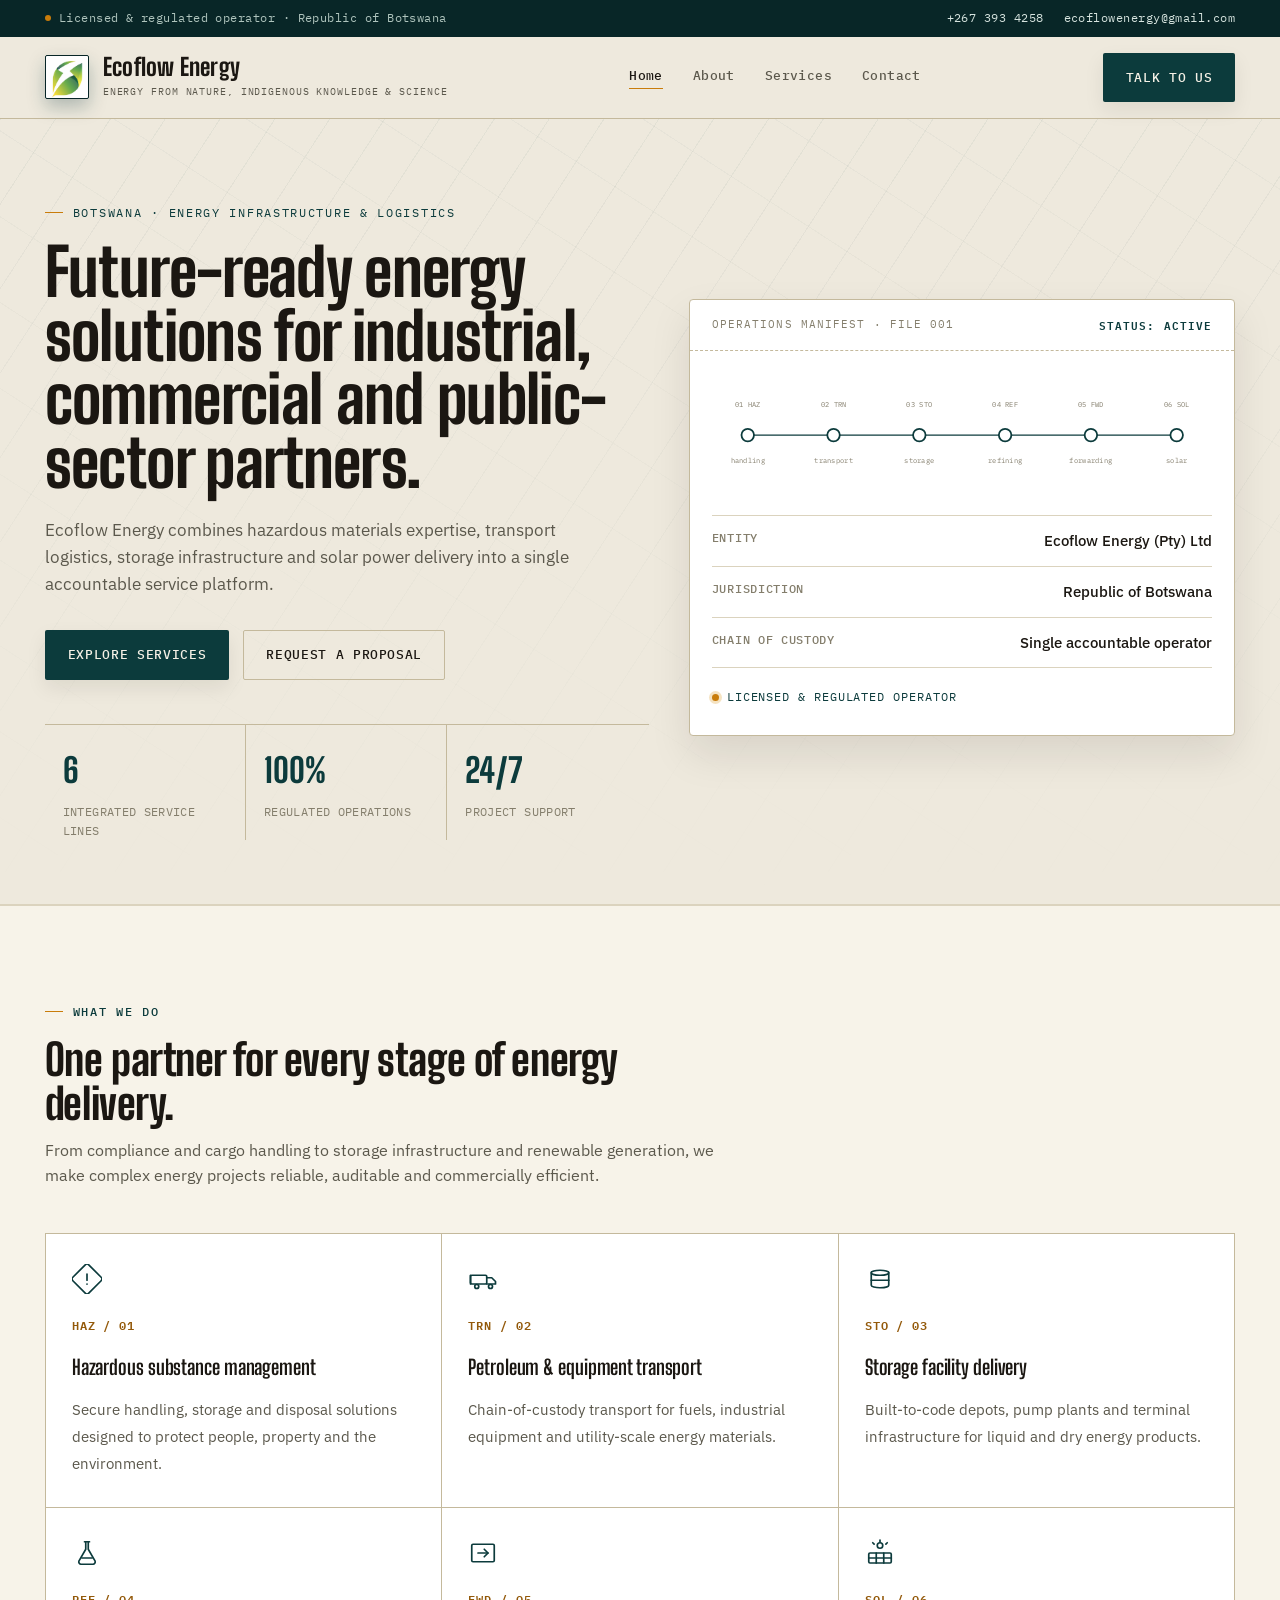
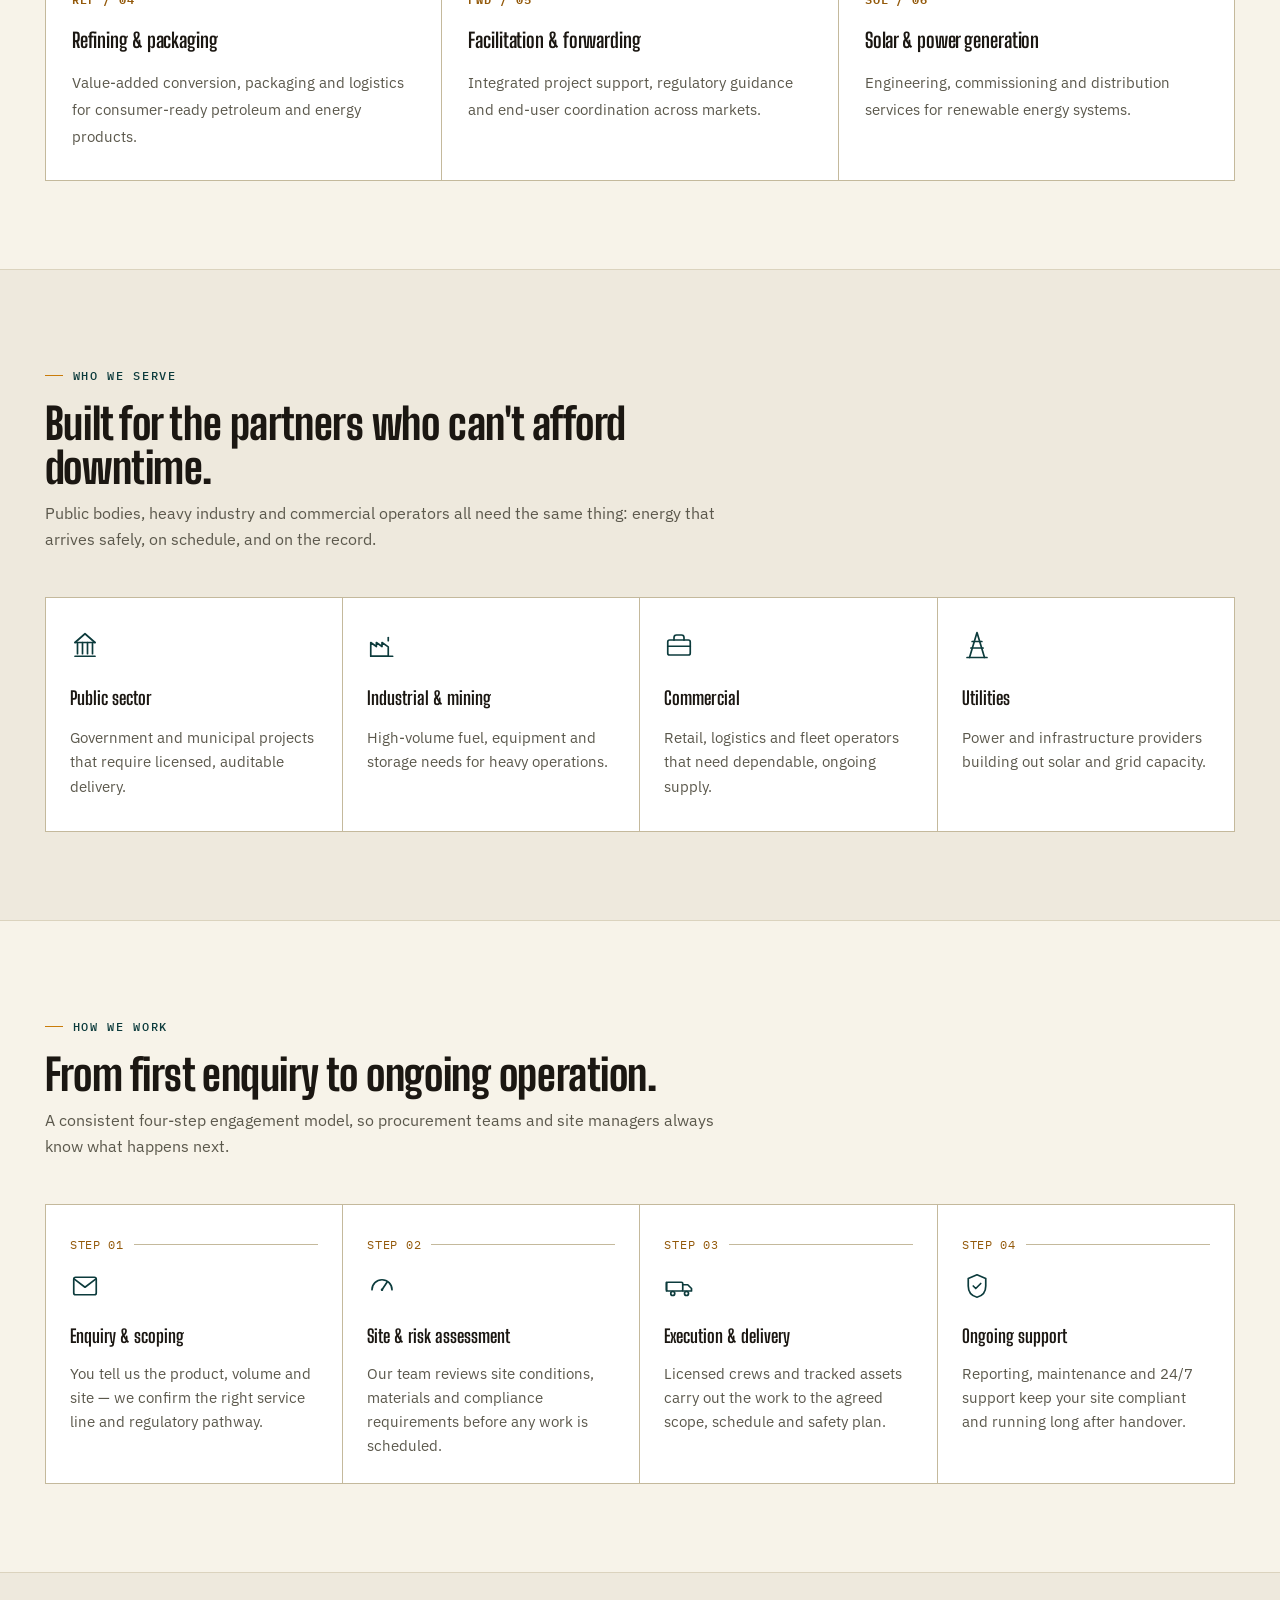
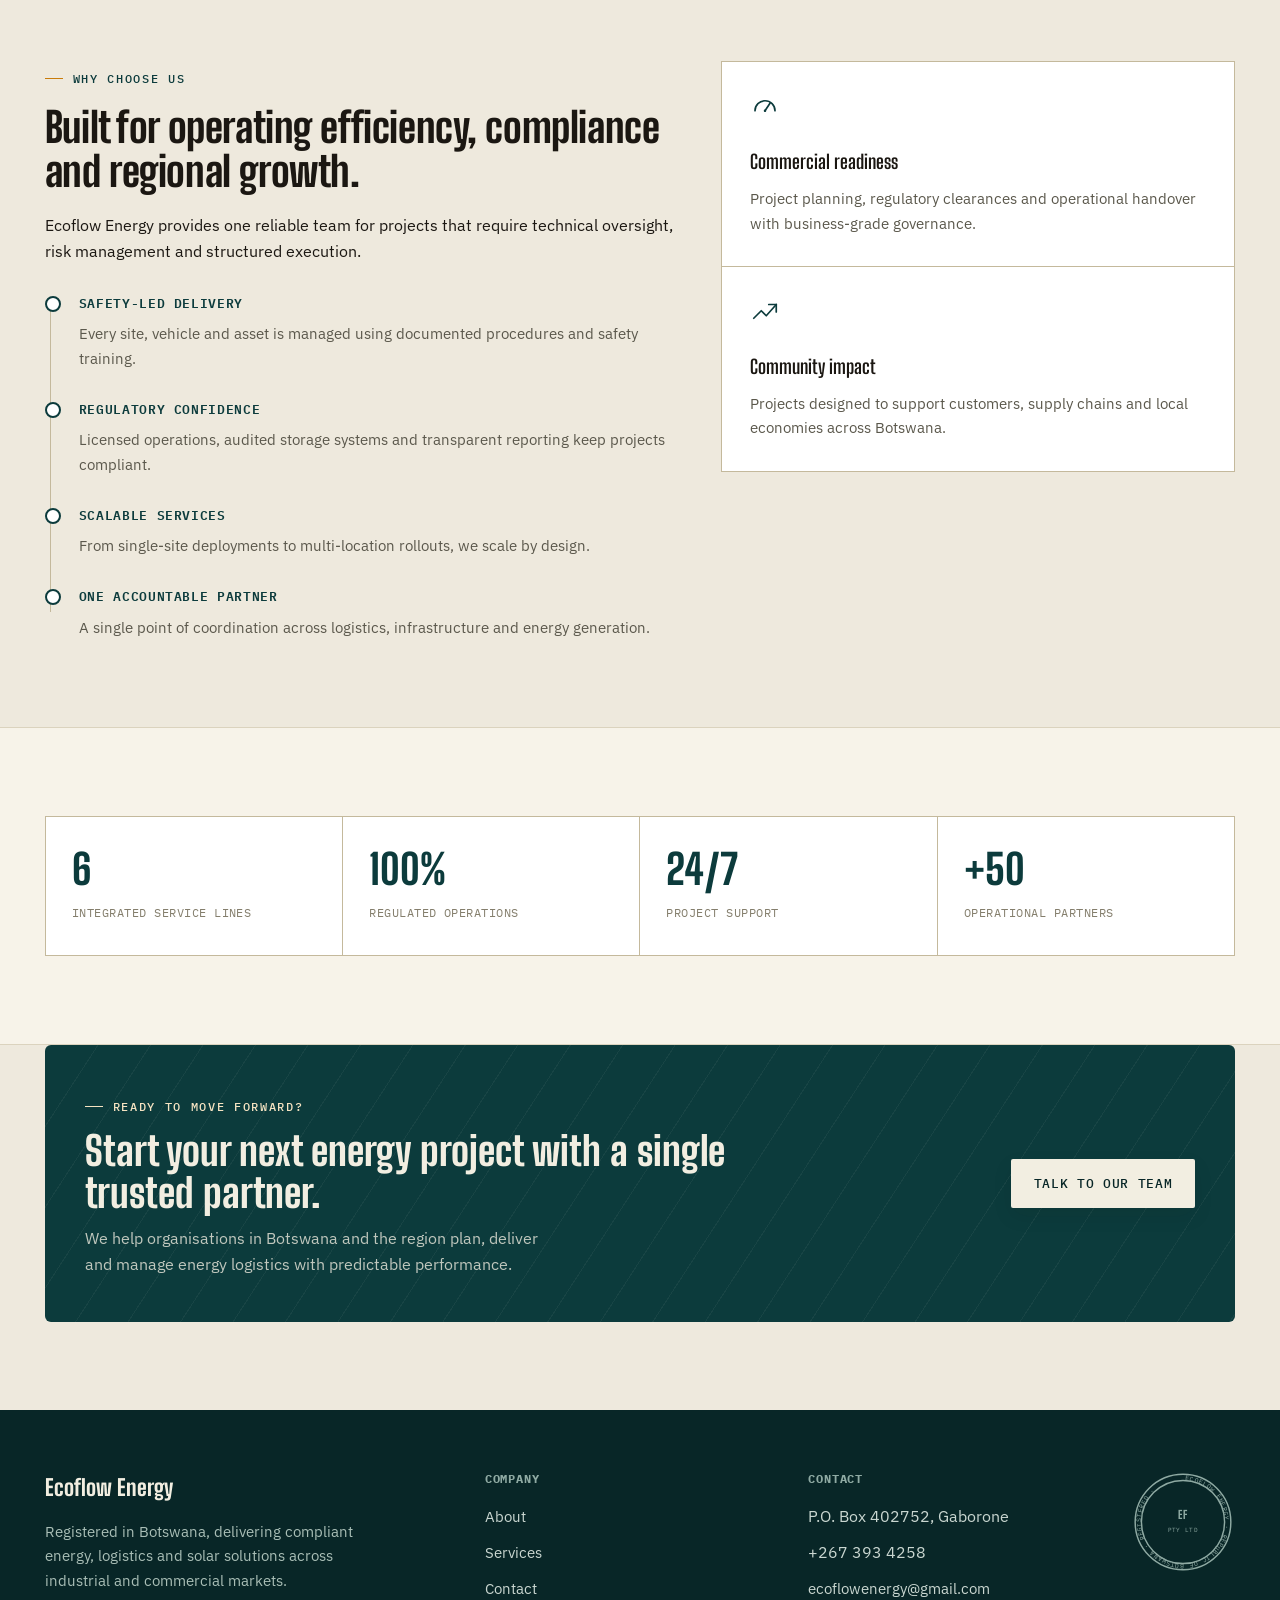
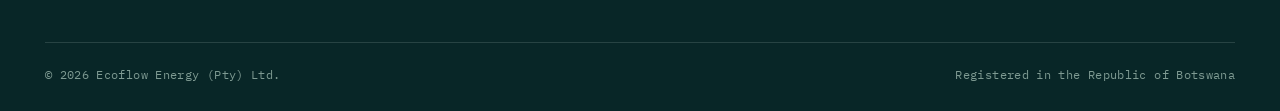
==== commit 94288637: "New development code" ====
--- a/index.html
+++ b/index.html
@@ -1,22 +1,79 @@
-﻿<!DOCTYPE html>
+<!DOCTYPE html>
 <html lang="en">
 <head>
 <meta charset="UTF-8">
 <meta name="viewport" content="width=device-width, initial-scale=1.0">
 <title>Ecoflow Energy — Integrated Energy, Logistics & Solar</title>
 <meta name="description" content="Ecoflow Energy delivers integrated energy infrastructure, petroleum logistics, hazardous materials management and solar generation from Botswana to regional markets.">
+<meta property="og:type" content="website">
+<meta property="og:site_name" content="Ecoflow Energy">
+<meta property="og:title" content="Ecoflow Energy — Integrated Energy, Logistics & Solar">
+<meta property="og:description" content="Ecoflow Energy delivers integrated energy infrastructure, petroleum logistics, hazardous materials management and solar generation from Botswana to regional markets.">
+<meta property="og:image" content="images/ecoflow-logo.jpg">
+<meta property="og:locale" content="en_BW">
+<meta name="twitter:card" content="summary">
+<meta name="twitter:title" content="Ecoflow Energy — Integrated Energy, Logistics & Solar">
+<meta name="twitter:description" content="Ecoflow Energy delivers integrated energy infrastructure, petroleum logistics, hazardous materials management and solar generation from Botswana to regional markets.">
+<!-- Once the site is live, add a matching <link rel="canonical"> and og:url here with the real domain. -->
 <link rel="stylesheet" href="styles.css">
+<link rel="icon" type="image/svg+xml" href="favicon.svg">
+<script type="application/ld+json">
+{
+  "@context": "https://schema.org",
+  "@type": "Organization",
+  "name": "Ecoflow Energy (Pty) Ltd",
+  "description": "Botswana-based energy company delivering hazardous materials management, petroleum transport, storage, refining and packaging, facilitation and forwarding, and solar power generation.",
+  "address": {
+    "@type": "PostalAddress",
+    "postOfficeBoxNumber": "402752",
+    "addressLocality": "Gaborone",
+    "addressCountry": "BW"
+  },
+  "telephone": "+267 393 4258",
+  "email": "ecoflowenergy@gmail.com",
+  "areaServed": "Botswana"
+}
+</script>
 </head>
 <body>
+<a class="skip-link" href="#main">Skip to main content</a>
+<svg style="display:none" aria-hidden="true">
+  <symbol id="i-haz" viewBox="0 0 24 24"><rect x="3" y="3" width="18" height="18" rx="2" transform="rotate(45 12 12)"/><path d="M12 8v5"/><circle cx="12" cy="16" r="0.7" fill="currentColor" stroke="none"/></symbol>
+  <symbol id="i-trn" viewBox="0 0 24 24"><rect x="2" y="9" width="13" height="7" rx="1"/><path d="M15 11h4l3 3v2h-7"/><circle cx="7" cy="18" r="1.6"/><circle cx="18" cy="18" r="1.6"/><line x1="2" y1="9" x2="2" y2="16"/></symbol>
+  <symbol id="i-sto" viewBox="0 0 24 24"><path d="M5 7c0-1.1 3.13-2 7-2s7 .9 7 2v10c0 1.1-3.13 2-7 2s-7-.9-7-2V7z"/><path d="M5 7c0 1.1 3.13 2 7 2s7-.9 7-2"/><line x1="5" y1="13" x2="19" y2="13"/></symbol>
+  <symbol id="i-ref" viewBox="0 0 24 24"><path d="M10 3h4"/><path d="M11 3v6l-5.5 9.5A2 2 0 0 0 7.2 21h9.6a2 2 0 0 0 1.7-2.5L13 9V3"/><line x1="8" y1="16" x2="16" y2="16"/></symbol>
+  <symbol id="i-fwd" viewBox="0 0 24 24"><rect x="3" y="5" width="18" height="14" rx="1"/><path d="M8 12h8"/><path d="M13 9l3 3-3 3"/></symbol>
+  <symbol id="i-sol" viewBox="0 0 24 24"><rect x="3" y="12" width="18" height="8" rx="1"/><line x1="9" y1="12" x2="9" y2="20"/><line x1="15" y1="12" x2="15" y2="20"/><line x1="3" y1="16" x2="21" y2="16"/><circle cx="12" cy="6" r="2.2"/><path d="M12 1.6v1.6M6.2 3.8l1.1 1.1M17.8 3.8l-1.1 1.1"/></symbol>
+  <symbol id="i-shield" viewBox="0 0 24 24"><path d="M12 3l7 3v6c0 5-3 8-7 9-4-1-7-4-7-9V6l7-3z"/><path d="M9 12l2 2 4-4"/></symbol>
+  <symbol id="i-scale" viewBox="0 0 24 24"><line x1="12" y1="3" x2="12" y2="21"/><line x1="5" y1="7" x2="19" y2="7"/><path d="M5 7l-3 6h6l-3-6z"/><path d="M19 7l-3 6h6l-3-6z"/><line x1="8" y1="21" x2="16" y2="21"/></symbol>
+  <symbol id="i-gauge" viewBox="0 0 24 24"><path d="M4 15a8 8 0 1 1 16 0"/><line x1="12" y1="15" x2="16" y2="9"/><circle cx="12" cy="15" r="1" fill="currentColor" stroke="none"/></symbol>
+  <symbol id="i-growth" viewBox="0 0 24 24"><polyline points="3,17 9,11 13,15 21,6"/><polyline points="15,6 21,6 21,12"/></symbol>
+  <symbol id="i-pin" viewBox="0 0 24 24"><path d="M12 21s-7-6.2-7-11a7 7 0 1 1 14 0c0 4.8-7 11-7 11z"/><circle cx="12" cy="10" r="2.3"/></symbol>
+  <symbol id="i-phone" viewBox="0 0 24 24"><path d="M5 4h4l1.5 4.5-2 1.6a12 12 0 0 0 5.4 5.4l1.6-2L20 15v4a1 1 0 0 1-1.1 1A16 16 0 0 1 4 5.1 1 1 0 0 1 5 4z"/></symbol>
+  <symbol id="i-mail" viewBox="0 0 24 24"><rect x="3" y="5" width="18" height="14" rx="1.5"/><path d="M3.5 6.5L12 13l8.5-6.5"/></symbol>
+  <symbol id="i-bank" viewBox="0 0 24 24"><path d="M4 10 L12 3 L20 10"/><path d="M4 10h16"/><path d="M6 10v9M10 10v9M14 10v9M18 10v9"/><path d="M4 21h16"/></symbol>
+  <symbol id="i-factory" viewBox="0 0 24 24"><path d="M3 21V10l4.5 3.2V10l4.5 3.2V10l5 3.5V21z"/><path d="M3 21h17.5"/><path d="M17 8.5V6"/></symbol>
+  <symbol id="i-briefcase" viewBox="0 0 24 24"><rect x="3" y="8" width="18" height="12" rx="1.5"/><path d="M8 8V6a2 2 0 0 1 2-2h4a2 2 0 0 1 2 2v2"/><line x1="3" y1="13" x2="21" y2="13"/></symbol>
+  <symbol id="i-pylon" viewBox="0 0 24 24"><path d="M12 2 L6 22 M12 2 L18 22"/><path d="M8.1 9.2h7.8M7.1 14.4h9.8"/><path d="M4 22h16"/></symbol>
+</svg>
+<div class="utility-bar">
+  <div class="wrap utility-row">
+    <span class="status-dot">Licensed &amp; regulated operator &middot; Republic of Botswana</span>
+    <span class="utility-contacts">
+      <a href="tel:+2673934258">+267 393 4258</a>
+      <a href="mailto:ecoflowenergy@gmail.com">ecoflowenergy@gmail.com</a>
+    </span>
+  </div>
+</div>
 <header class="site-header">
   <div class="wrap nav-bar">
     <a href="index.html" class="brand">
       <span class="mark" aria-hidden="true">
-        <img src="images/pdf-logo-mark.svg" alt="Ecoflow Energy logo mark" style="width:100%;height:100%;object-fit:cover;display:block;">
+        <img src="images/ecoflow-logo.jpg" alt="Ecoflow Energy logo" style="width:100%;height:100%;object-fit:cover;display:block;">
       </span>
       <span>
         <strong>Ecoflow Energy</strong>
-        <small>Energy. Logistics. Resilience.</small>
+        <small>Energy from nature, indigenous knowledge &amp; science</small>
       </span>
     </a>
     <nav class="links">
@@ -37,11 +94,11 @@
     <a href="contact.html">Contact</a>
   </div>
 </header>
-<main>
+<main id="main">
   <section class="hero">
     <div class="wrap hero-grid">
       <div class="hero-copy">
-        <span class="eyebrow">Botswana-based energy infrastructure & logistics</span>
+        <span class="eyebrow">Botswana &middot; energy infrastructure &amp; logistics</span>
         <h1>Future-ready energy solutions for industrial, commercial and public-sector partners.</h1>
         <p>Ecoflow Energy combines hazardous materials expertise, transport logistics, storage infrastructure and solar power delivery into a single accountable service platform.</p>
         <div class="hero-actions">
@@ -55,8 +112,54 @@
         </div>
       </div>
       <div class="hero-visual">
-        <div class="visual-card">
-          <img src="images/pdf-extract/page_1.png" alt="Ecoflow Energy PDF cover page" style="width:100%;border-radius:20px;display:block;">
+        <div class="manifest-card reveal">
+          <div class="manifest-head">
+            <span>Operations manifest &middot; file 001</span>
+            <b>Status: Active</b>
+          </div>
+          <div class="manifest-body">
+            <div class="route">
+              <svg class="route-line" id="chain-svg" viewBox="0 0 560 130" xmlns="http://www.w3.org/2000/svg">
+                <path class="path" d="M 40 65 H 520"></path>
+                <g>
+                  <circle cx="40" cy="65" r="7"></circle>
+                  <text x="40" y="34" text-anchor="middle">01 HAZ</text>
+                  <text x="40" y="96" text-anchor="middle">handling</text>
+                </g>
+                <g>
+                  <circle cx="136" cy="65" r="7"></circle>
+                  <text x="136" y="34" text-anchor="middle">02 TRN</text>
+                  <text x="136" y="96" text-anchor="middle">transport</text>
+                </g>
+                <g>
+                  <circle cx="232" cy="65" r="7"></circle>
+                  <text x="232" y="34" text-anchor="middle">03 STO</text>
+                  <text x="232" y="96" text-anchor="middle">storage</text>
+                </g>
+                <g>
+                  <circle cx="328" cy="65" r="7"></circle>
+                  <text x="328" y="34" text-anchor="middle">04 REF</text>
+                  <text x="328" y="96" text-anchor="middle">refining</text>
+                </g>
+                <g>
+                  <circle cx="424" cy="65" r="7"></circle>
+                  <text x="424" y="34" text-anchor="middle">05 FWD</text>
+                  <text x="424" y="96" text-anchor="middle">forwarding</text>
+                </g>
+                <g>
+                  <circle cx="520" cy="65" r="7"></circle>
+                  <text x="520" y="34" text-anchor="middle">06 SOL</text>
+                  <text x="520" y="96" text-anchor="middle">solar</text>
+                </g>
+              </svg>
+            </div>
+            <div class="manifest-fields">
+              <div><strong>Entity</strong><span>Ecoflow Energy (Pty) Ltd</span></div>
+              <div><strong>Jurisdiction</strong><span>Republic of Botswana</span></div>
+              <div><strong>Chain of custody</strong><span>Single accountable operator</span></div>
+            </div>
+            <div class="manifest-status">Licensed &amp; regulated operator</div>
+          </div>
         </div>
       </div>
     </div>
@@ -64,48 +167,124 @@
 
   <section class="section section-alt">
     <div class="wrap">
-      <div class="section-head">
+      <div class="section-head reveal">
         <span class="tag">What we do</span>
         <h2>One partner for every stage of energy delivery.</h2>
-        <p>From compliance and cargo handling to storage infrastructure and renewable generation, we make complex energy projects reliable and transparent.</p>
-      </div>
-      <div class="hero-visual" style="margin-bottom:28px;">
-        <div class="visual-card">
-          <img src="images/pdf-extract/page_2.png" alt="PDF page showing Ecoflow Energy's profile and values" style="width:100%;border-radius:20px;display:block;">
-        </div>
-      </div>
+        <p>From compliance and cargo handling to storage infrastructure and renewable generation, we make complex energy projects reliable, auditable and commercially efficient.</p>
+      </div>
+
       <div class="service-grid">
-        <article class="service-card">
+        <article class="service-card reveal">
+          <svg class="icon icon-lg"><use href="#i-haz"/></svg>
+          <span class="code">HAZ&nbsp;/&nbsp;01</span>
           <h3>Hazardous substance management</h3>
           <p>Secure handling, storage and disposal solutions designed to protect people, property and the environment.</p>
         </article>
-        <article class="service-card">
-          <h3>Petroleum & equipment transport</h3>
+        <article class="service-card reveal">
+          <svg class="icon icon-lg"><use href="#i-trn"/></svg>
+          <span class="code">TRN&nbsp;/&nbsp;02</span>
+          <h3>Petroleum &amp; equipment transport</h3>
           <p>Chain-of-custody transport for fuels, industrial equipment and utility-scale energy materials.</p>
         </article>
-        <article class="service-card">
+        <article class="service-card reveal">
+          <svg class="icon icon-lg"><use href="#i-sto"/></svg>
+          <span class="code">STO&nbsp;/&nbsp;03</span>
           <h3>Storage facility delivery</h3>
           <p>Built-to-code depots, pump plants and terminal infrastructure for liquid and dry energy products.</p>
         </article>
-        <article class="service-card">
-          <h3>Refining & packaging</h3>
+        <article class="service-card reveal">
+          <svg class="icon icon-lg"><use href="#i-ref"/></svg>
+          <span class="code">REF&nbsp;/&nbsp;04</span>
+          <h3>Refining &amp; packaging</h3>
           <p>Value-added conversion, packaging and logistics for consumer-ready petroleum and energy products.</p>
         </article>
-        <article class="service-card">
-          <h3>Facilitation & forwarding</h3>
+        <article class="service-card reveal">
+          <svg class="icon icon-lg"><use href="#i-fwd"/></svg>
+          <span class="code">FWD&nbsp;/&nbsp;05</span>
+          <h3>Facilitation &amp; forwarding</h3>
           <p>Integrated project support, regulatory guidance and end-user coordination across markets.</p>
         </article>
-        <article class="service-card">
-          <h3>Solar & power generation</h3>
+        <article class="service-card reveal">
+          <svg class="icon icon-lg"><use href="#i-sol"/></svg>
+          <span class="code">SOL&nbsp;/&nbsp;06</span>
+          <h3>Solar &amp; power generation</h3>
           <p>Engineering, commissioning and distribution services for renewable energy systems.</p>
         </article>
+      </div>
+    </div>
+  </section>
+
+  <section class="section">
+    <div class="wrap">
+      <div class="section-head reveal">
+        <span class="tag">Who we serve</span>
+        <h2>Built for the partners who can't afford downtime.</h2>
+        <p>Public bodies, heavy industry and commercial operators all need the same thing: energy that arrives safely, on schedule, and on the record.</p>
+      </div>
+      <div class="values-panel">
+        <div class="value-card reveal">
+          <svg class="icon icon-lg"><use href="#i-bank"></use></svg>
+          <h3>Public sector</h3>
+          <p>Government and municipal projects that require licensed, auditable delivery.</p>
+        </div>
+        <div class="value-card reveal">
+          <svg class="icon icon-lg"><use href="#i-factory"></use></svg>
+          <h3>Industrial &amp; mining</h3>
+          <p>High-volume fuel, equipment and storage needs for heavy operations.</p>
+        </div>
+        <div class="value-card reveal">
+          <svg class="icon icon-lg"><use href="#i-briefcase"></use></svg>
+          <h3>Commercial</h3>
+          <p>Retail, logistics and fleet operators that need dependable, ongoing supply.</p>
+        </div>
+        <div class="value-card reveal">
+          <svg class="icon icon-lg"><use href="#i-pylon"></use></svg>
+          <h3>Utilities</h3>
+          <p>Power and infrastructure providers building out solar and grid capacity.</p>
+        </div>
+      </div>
+    </div>
+  </section>
+
+  <section class="section section-alt">
+    <div class="wrap">
+      <div class="section-head reveal">
+        <span class="tag">How we work</span>
+        <h2>From first enquiry to ongoing operation.</h2>
+        <p>A consistent four-step engagement model, so procurement teams and site managers always know what happens next.</p>
+      </div>
+      <div class="process-strip">
+        <div class="process-step reveal">
+          <div class="step-no">STEP 01</div>
+          <svg class="icon icon-lg"><use href="#i-mail"></use></svg>
+          <h3>Enquiry &amp; scoping</h3>
+          <p>You tell us the product, volume and site — we confirm the right service line and regulatory pathway.</p>
+        </div>
+        <div class="process-step reveal">
+          <div class="step-no">STEP 02</div>
+          <svg class="icon icon-lg"><use href="#i-gauge"></use></svg>
+          <h3>Site &amp; risk assessment</h3>
+          <p>Our team reviews site conditions, materials and compliance requirements before any work is scheduled.</p>
+        </div>
+        <div class="process-step reveal">
+          <div class="step-no">STEP 03</div>
+          <svg class="icon icon-lg"><use href="#i-trn"></use></svg>
+          <h3>Execution &amp; delivery</h3>
+          <p>Licensed crews and tracked assets carry out the work to the agreed scope, schedule and safety plan.</p>
+        </div>
+        <div class="process-step reveal">
+          <div class="step-no">STEP 04</div>
+          <svg class="icon icon-lg"><use href="#i-shield"></use></svg>
+          <h3>Ongoing support</h3>
+          <p>Reporting, maintenance and 24/7 support keep your site compliant and running long after handover.</p>
+        </div>
       </div>
     </div>
   </section>
 
   <section class="section">
     <div class="wrap feature-grid">
-      <div class="feature-copy">
+      <div class="feature-copy reveal">
         <span class="tag">Why choose us</span>
         <h2>Built for operating efficiency, compliance and regional growth.</h2>
         <p>Ecoflow Energy provides one reliable team for projects that require technical oversight, risk management and structured execution.</p>
@@ -128,14 +307,14 @@
           </div>
         </div>
       </div>
-      <div class="feature-visual">
+      <div class="feature-visual reveal">
         <div class="visual-block">
-          <div class="visual-number">01</div>
+          <svg class="icon icon-lg"><use href="#i-gauge"/></svg>
           <h3>Commercial readiness</h3>
           <p>Project planning, regulatory clearances and operational handover with business-grade governance.</p>
         </div>
         <div class="visual-block">
-          <div class="visual-number">02</div>
+          <svg class="icon icon-lg"><use href="#i-growth"/></svg>
           <h3>Community impact</h3>
           <p>Projects designed to support customers, supply chains and local economies across Botswana.</p>
         </div>
@@ -145,19 +324,19 @@
 
   <section class="section section-alt">
     <div class="wrap stats-grid">
-      <div class="stat-card">
+      <div class="stat-card reveal">
         <span>6</span>
         <p>Integrated service lines</p>
       </div>
-      <div class="stat-card">
+      <div class="stat-card reveal">
         <span>100%</span>
         <p>Regulated operations</p>
       </div>
-      <div class="stat-card">
+      <div class="stat-card reveal">
         <span>24/7</span>
         <p>Project support</p>
       </div>
-      <div class="stat-card">
+      <div class="stat-card reveal">
         <span>+50</span>
         <p>Operational partners</p>
       </div>
@@ -165,7 +344,7 @@
   </section>
 
   <section class="section cta-panel">
-    <div class="wrap cta-copy">
+    <div class="wrap cta-copy reveal">
       <div>
         <span class="tag">Ready to move forward?</span>
         <h2>Start your next energy project with a single trusted partner.</h2>
@@ -197,6 +376,14 @@
         <li><a href="mailto:ecoflowenergy@gmail.com">ecoflowenergy@gmail.com</a></li>
       </ul>
     </div>
+    <svg class="footer-seal seal" viewBox="0 0 100 100" aria-hidden="true">
+      <circle class="ring" cx="50" cy="50" r="46"></circle>
+      <circle class="ring" cx="50" cy="50" r="40"></circle>
+      <path id="sealtext" d="M 50 10 A 40 40 0 1 1 49.9 10" fill="none"></path>
+      <text font-size="6.2"><textPath href="#sealtext" startOffset="2">ECOFLOW ENERGY &middot; REPUBLIC OF BOTSWANA &middot; REGISTERED &middot; </textPath></text>
+      <text class="center-mark" x="50" y="47" text-anchor="middle" font-size="11">EF</text>
+      <text x="50" y="60" text-anchor="middle" font-size="5.4" font-family="IBM Plex Mono, monospace">PTY LTD</text>
+    </svg>
   </div>
   <div class="wrap footer-bottom">
     <span>© 2026 Ecoflow Energy (Pty) Ltd.</span>
--- a/styles.css
+++ b/styles.css
@@ -1,121 +1,480 @@
-﻿:root{
-  --bg:#f2f4ef;
-  --surface:#ffffff;
-  --surface-soft:#f6f8f3;
-  --primary:#14261c;
-  --secondary:#56695d;
-  --accent:#1f6a3f;
-  --accent-dark:#0f2417;
-  --accent-soft:#e5f0e9;
-  --muted:#6d7b70;
-  --border:#dce5dc;
-  --shadow:0 10px 28px rgba(11,36,24,0.08);
-  --radius:22px;
-  --max-width:1200px;
+/* =========================================================
+   ECOFLOW ENERGY — Brand system
+   A regulated energy & logistics operator, styled like a
+   working manifest: stamps, spec-sheet codes, route lines.
+   ========================================================= */
+
+@import url('https://fonts.googleapis.com/css2?family=Big+Shoulders+Display:wght@600;700;800;900&family=IBM+Plex+Sans:wght@400;500;600;700&family=IBM+Plex+Mono:wght@400;500;600&display=swap');
+
+:root{
+  --ink:#1B1712;
+  --paper:#EEE9DD;
+  --panel:#FFFFFF;
+  --panel-2:#F7F3E9;
+  --petrol:#0C3B3C;
+  --petrol-deep:#082627;
+  --petrol-soft:#E1EAE7;
+  --amber:#C97C0A;
+  --amber-deep:#93590A;
+  --amber-soft:#F5E3C2;
+  --sand:#CBB48C;
+  --steel:#5B584C;
+  --muted:#847E6C;
+  --line:#DBD3BE;
+  --line-strong:#C4B99C;
+  --shadow:0 18px 40px rgba(27,23,18,0.10);
+  --shadow-sm:0 8px 20px rgba(27,23,18,0.08);
+  --radius:4px;
+  --radius-lg:6px;
+  --max-width:1220px;
+  --font-display:'Big Shoulders Display', sans-serif;
+  --font-body:'IBM Plex Sans', Arial, sans-serif;
+  --font-mono:'IBM Plex Mono', monospace;
 }
 *{margin:0;padding:0;box-sizing:border-box;}
 html{scroll-behavior:smooth;}
-body{font-family:Inter, "Segoe UI", Arial, sans-serif;background:linear-gradient(180deg,#f5f6f2 0%,#eef3eb 100%);color:var(--primary);line-height:1.6;letter-spacing:-0.01em;}
+body{
+  font-family:var(--font-body);
+  background:var(--paper);
+  color:var(--ink);
+  line-height:1.62;
+  font-size:16px;
+}
 a{text-decoration:none;color:inherit;}
 button,input,select,textarea{font:inherit;}
-.wrap{width:min(94%,var(--max-width));margin:0 auto;}
-.site-header{position:sticky;top:0;z-index:1000;background:rgba(255,255,255,0.97);backdrop-filter:blur(14px);border-bottom:1px solid rgba(20,38,28,0.08);}
-.site-header.scrolled{box-shadow:0 10px 24px rgba(11,36,24,0.06);}
-.nav-bar{display:flex;align-items:center;justify-content:space-between;gap:16px;padding:18px 0;}
+ul{list-style:none;}
+img{max-width:100%;display:block;}
+
+.wrap{width:min(93%,var(--max-width));margin:0 auto;}
+
+.reveal{opacity:0;transform:translateY(18px);transition:opacity .6s cubic-bezier(.2,.6,.3,1), transform .6s cubic-bezier(.2,.6,.3,1);}
+.reveal.visible{opacity:1;transform:none;}
+
+/* ---------- Mono eyebrow / tag ---------- */
+.tag{
+  display:inline-flex;align-items:center;gap:10px;
+  font-family:var(--font-mono);font-size:.74rem;font-weight:500;
+  letter-spacing:.14em;text-transform:uppercase;color:var(--petrol);
+  padding-bottom:2px;
+}
+.tag::before{content:"";width:18px;height:1px;background:var(--amber);display:inline-block;}
+
+/* ---------- Icon system ---------- */
+.icon{width:22px;height:22px;flex:none;stroke:currentColor;stroke-width:1.5;fill:none;stroke-linecap:round;stroke-linejoin:round;}
+.icon-lg{width:30px;height:30px;stroke-width:1.35;}
+
+/* ---------- Utility bar ---------- */
+.utility-bar{background:var(--petrol-deep);color:#AFC4BD;}
+.utility-row{
+  display:flex;align-items:center;justify-content:space-between;gap:16px;
+  padding:9px 0;font-family:var(--font-mono);font-size:.72rem;letter-spacing:.04em;
+}
+.utility-row .status-dot{display:inline-flex;align-items:center;gap:8px;}
+.utility-row .status-dot::before{content:"";width:6px;height:6px;border-radius:50%;background:var(--amber);}
+.utility-contacts{display:flex;gap:20px;}
+.utility-contacts a{color:#D7E4DF;}
+.utility-contacts a:hover{color:#fff;}
+
+/* ---------- Header ---------- */
+.site-header{
+  position:sticky;top:0;z-index:1000;
+  background:rgba(238,233,221,0.94);
+  backdrop-filter:blur(10px);
+  border-bottom:1px solid var(--line-strong);
+}
+.site-header.scrolled{box-shadow:0 6px 18px rgba(27,23,18,0.06);}
+.nav-bar{display:flex;align-items:center;justify-content:space-between;gap:16px;padding:16px 0;}
 .brand{display:flex;align-items:center;gap:14px;}
-.brand strong{font-size:1.04rem;letter-spacing:.04em;font-weight:800;}
-.brand small{display:block;font-size:.78rem;color:var(--muted);margin-top:2px;}
-.mark{width:46px;height:46px;border-radius:14px;background:linear-gradient(135deg,var(--accent),#3b864f);box-shadow:0 12px 24px rgba(31,106,63,0.16);display:grid;place-items:center;overflow:hidden;}
-.mark svg{width:28px;height:28px;display:block;}
-.links{display:flex;gap:28px;align-items:center;}
-.links a{color:var(--secondary);font-weight:600;transition:color .2s ease;}
-.links a:hover,.links a.active{color:var(--accent);}
-.nav-actions{display:flex;align-items:center;gap:12px;}
-.btn{display:inline-flex;align-items:center;justify-content:center;border-radius:14px;padding:14px 22px;font-weight:700;transition:transform .2s ease,box-shadow .2s ease;}
+.brand strong{
+  font-family:var(--font-display);font-weight:800;
+  font-size:1.5rem;letter-spacing:.01em;line-height:1;
+  display:block;
+}
+.brand small{
+  display:block;font-family:var(--font-mono);font-size:.62rem;
+  color:var(--steel);letter-spacing:.09em;margin-top:5px;text-transform:uppercase;
+}
+.mark{
+  width:44px;height:44px;border-radius:2px;
+  background:var(--petrol);
+  box-shadow:0 8px 18px rgba(12,59,60,0.28);
+  display:grid;place-items:center;overflow:hidden;
+  border:1px solid var(--petrol-deep);
+}
+.links{display:flex;gap:30px;align-items:center;}
+.links a{
+  font-family:var(--font-mono);font-size:.82rem;font-weight:500;
+  letter-spacing:.03em;color:var(--steel);position:relative;padding-bottom:3px;
+  transition:color .2s ease;
+}
+.links a::after{
+  content:"";position:absolute;left:0;bottom:0;width:0;height:1px;background:var(--amber);
+  transition:width .2s ease;
+}
+.links a:hover,.links a.active{color:var(--ink);}
+.links a:hover::after,.links a.active::after{width:100%;}
+.nav-actions{display:flex;align-items:center;gap:14px;}
+
+.btn{
+  display:inline-flex;align-items:center;justify-content:center;gap:8px;
+  border-radius:2px;padding:13px 22px;
+  font-family:var(--font-mono);font-weight:500;font-size:.82rem;
+  letter-spacing:.05em;text-transform:uppercase;
+  transition:transform .18s ease, box-shadow .18s ease, background .18s ease;
+  border:1px solid transparent;
+}
 .btn:hover{transform:translateY(-1px);}
-.btn-primary{background:linear-gradient(135deg,var(--accent),#2a7243);color:#fff;box-shadow:0 12px 24px rgba(31,106,63,0.16);}
-.btn-secondary{background:#f7fbf6;color:var(--primary);border:1px solid var(--border);}
-.hero,.page-hero{padding:92px 0 68px;}
-.hero{background:linear-gradient(135deg,#f8fcf8 0%,#eef6ee 100%);color:var(--primary);position:relative;overflow:hidden;}
-.hero::before{content:"";position:absolute;inset:0;background:linear-gradient(90deg,transparent 0%,rgba(31,106,63,0.06) 50%,transparent 100%);pointer-events:none;}
-.page-hero{background:linear-gradient(135deg,var(--surface-soft),#e7f1e8);}
-.hero-grid,.feature-grid,.contact-grid,.stats-grid,.service-grid,.footer-grid,.grid-2{display:grid;gap:28px;}
-.hero-grid{grid-template-columns:1.08fr .92fr;align-items:center;position:relative;z-index:1;}
-.hero-copy h1,.page-hero h1{font-size:clamp(2.4rem,5vw,3.8rem);line-height:1.04;max-width:690px;}
-.hero .eyebrow,.page-hero .tag{display:inline-flex;align-items:center;gap:10px;padding:10px 16px;border-radius:999px;background:var(--accent-soft);color:var(--accent);border:1px solid rgba(31,106,63,0.12);font-size:.82rem;font-weight:700;letter-spacing:.02em;}
-.hero-copy p,.page-hero p,.section-head p,.service-detail p,.info-card p{color:var(--secondary);font-size:1rem;max-width:710px;margin-top:22px;}
-.hero-copy p{color:var(--secondary);} 
-.hero-actions{display:flex;flex-wrap:wrap;gap:16px;margin-top:28px;}
-.hero-stats{display:grid;grid-template-columns:repeat(3,minmax(0,1fr));gap:16px;margin-top:36px;}
-.hero-stats div{background:var(--surface);border:1px solid var(--border);border-left:3px solid var(--accent);border-radius:18px;padding:18px;box-shadow:var(--shadow);}
-.hero-stats strong{display:block;font-size:1.6rem;color:var(--primary);}
-.hero-stats span{display:block;color:var(--secondary);font-size:.95rem;margin-top:4px;}
-.hero-visual .visual-card{background:var(--surface);padding:32px;border-radius:28px;box-shadow:var(--shadow);border:1px solid rgba(20,38,28,0.08);border-left:4px solid var(--accent);}
-.visual-tag{display:inline-flex;padding:10px 14px;border-radius:999px;background:var(--accent-soft);color:var(--accent);font-weight:700;margin-bottom:20px;}
-.visual-grid{display:grid;grid-template-columns:1fr 1fr;gap:16px;}
-.visual-item{padding:18px;background:linear-gradient(135deg,#f8fcf8,#f1f7ef);border-radius:18px;color:var(--secondary);font-weight:600;border:1px solid var(--border);}
-.section{padding:72px 0;}
-.section-alt{background:#fcfdfb;}
-.section-head{text-align:center;max-width:820px;margin:0 auto 44px;}
-.section-head h2{font-size:clamp(1.9rem,3vw,2.45rem);margin:16px 0 10px;color:var(--primary);} 
-.tag{display:inline-flex;align-items:center;gap:8px;padding:10px 16px;border-radius:999px;background:var(--accent-soft);color:var(--accent);font-weight:700;font-size:.83rem;letter-spacing:.02em;}
-.service-grid{grid-template-columns:repeat(3,minmax(0,1fr));}
-.service-card{padding:28px;background:linear-gradient(180deg,#fff 0%,#fbfdf9 100%);border:1px solid var(--border);border-radius:24px;box-shadow:var(--shadow);border-top:3px solid var(--accent);}
-.service-card h3{font-size:1.16rem;margin-bottom:14px;color:var(--primary);}
-.service-card p{color:var(--secondary);line-height:1.8;}
-.feature-grid{grid-template-columns:1.15fr .85fr;align-items:start;}
-.feature-copy h2{font-size:clamp(1.9rem,4vw,2.6rem);margin:18px 0;color:var(--primary);} 
-.feature-list{display:grid;gap:16px;margin-top:28px;}
-.feature-list div{padding:22px;background:var(--surface);border:1px solid var(--border);border-radius:22px;box-shadow:var(--shadow);}
-.feature-list strong{display:block;margin-bottom:10px;font-size:1rem;color:var(--primary);} 
-.visual-panel{display:grid;gap:18px;}
-.visual-panel .panel-item{padding:28px;background:var(--surface);border-radius:24px;box-shadow:var(--shadow);border:1px solid var(--border);}
-.panel-list{display:grid;gap:12px;padding:22px;background:var(--surface-soft);border-radius:22px;border:1px solid var(--border);}
-.panel-list div{display:flex;justify-content:space-between;gap:12px;color:var(--secondary);font-size:.97rem;}
-.panel-list strong{font-weight:700;color:var(--primary);} 
-.stats-grid{grid-template-columns:repeat(4,minmax(0,1fr));}
-.stat-card{padding:28px;background:var(--surface);border-radius:22px;box-shadow:var(--shadow);text-align:center;border:1px solid var(--border);}
-.stat-card span{display:block;font-size:2.5rem;font-weight:800;color:var(--accent);} 
-.stat-card p{margin-top:12px;color:var(--secondary);} 
-.cta-panel{padding:64px 0;}
-.cta-copy{display:flex;align-items:center;justify-content:space-between;gap:24px;padding:36px;background:linear-gradient(135deg,var(--accent-dark),#1d5134);border-radius:26px;color:#fff;box-shadow:var(--shadow);} 
-.cta-copy h2{font-size:clamp(1.9rem,3vw,2.5rem);margin:12px 0;max-width:780px;}
-.cta-copy p{max-width:560px;color:rgba(255,255,255,0.86);} 
-.page-hero .wrap{max-width:840px;}
-.page-hero h1{font-size:clamp(2.2rem,5vw,3.2rem);margin-top:16px;line-height:1.05;color:var(--primary);} 
-.grid-2{grid-template-columns:repeat(2,minmax(0,1fr));}
-.info-card,.value-card,.service-detail,.contact-panel,.form-panel{background:var(--surface);border:1px solid var(--border);border-radius:24px;box-shadow:var(--shadow);padding:30px;}
-.info-card strong{display:block;font-size:.96rem;color:var(--accent);margin-bottom:10px;}
-.value-card{padding:30px;text-align:center;}
-.value-card h3{font-size:1.12rem;margin-bottom:14px;color:var(--primary);} 
-.value-card p{color:var(--secondary);} 
-.service-list{display:grid;gap:22px;}
-.service-detail{padding:28px;}
-.service-heading{display:flex;align-items:center;gap:18px;margin-bottom:18px;}
-.service-heading span{display:inline-flex;width:48px;height:48px;align-items:center;justify-content:center;border-radius:16px;background:var(--accent-soft);color:var(--accent);font-weight:800;font-size:.95rem;}
-.service-heading h2{font-size:1.36rem;color:var(--primary);} 
-.service-detail ul{margin-top:18px;display:grid;gap:10px;padding-left:18px;color:var(--secondary);} 
-.service-detail li{position:relative;padding-left:12px;}
-.service-detail li:before{content:'•';position:absolute;left:0;color:var(--accent);} 
-.contact-grid{grid-template-columns:1fr 1fr;}
-.contact-panel .box,.form-panel .box{margin-bottom:24px;}
-.contact-panel .box h2,.form-panel .box h2{font-size:1.7rem;color:var(--primary);} 
-.contact-panel .info-card{margin-bottom:16px;}
-.map-frame iframe{width:100%;min-height:280px;border:none;border-radius:20px;}
-.form-row{display:flex;flex-direction:column;gap:8px;margin-bottom:16px;}
-input,select,textarea{width:100%;padding:15px;border-radius:16px;border:1px solid var(--border);background:#fff;}
-input:focus,select:focus,textarea:focus{outline:none;border-color:var(--accent);box-shadow:0 0 0 3px rgba(31,106,63,0.12);} 
-textarea{min-height:160px;resize:vertical;}
-.form-msg{margin-top:16px;padding:14px;border-radius:16px;display:none;}
+.btn-primary{background:var(--petrol);color:#F5F1E6;box-shadow:var(--shadow-sm);}
+.btn-primary:hover{background:var(--petrol-deep);}
+.btn-secondary{background:transparent;color:var(--ink);border-color:var(--line-strong);}
+.btn-secondary:hover{border-color:var(--ink);}
+.btn-lg{padding:15px 26px;width:100%;}
+
+.nav-toggle{display:none;flex-direction:column;gap:5px;background:none;border:none;cursor:pointer;padding:6px;}
+.nav-toggle span{display:block;width:22px;height:2px;background:var(--ink);}
+.mobile-menu{display:none;flex-direction:column;gap:0;}
+.mobile-menu a{
+  font-family:var(--font-mono);font-size:.9rem;padding:16px 0;
+  border-bottom:1px solid var(--line);color:var(--steel);
+}
+.mobile-menu.open{display:flex;}
+
+/* ---------- Hero ---------- */
+.hero,.page-hero{padding:76px 0 64px;position:relative;overflow:hidden;}
+.hero{background:var(--paper);border-bottom:1px solid var(--line);}
+.page-hero{background:var(--panel-2);border-bottom:1px solid var(--line);}
+.hero::before,.page-hero::before{
+  content:"";position:absolute;inset:0;pointer-events:none;z-index:0;
+  background-image:
+    repeating-linear-gradient(123deg, rgba(12,59,60,0.055) 0px, rgba(12,59,60,0.055) 1px, transparent 1px, transparent 46px),
+    repeating-linear-gradient(33deg, rgba(12,59,60,0.035) 0px, rgba(12,59,60,0.035) 1px, transparent 1px, transparent 72px);
+  -webkit-mask-image:linear-gradient(180deg, rgba(0,0,0,.9), rgba(0,0,0,0));
+  mask-image:linear-gradient(180deg, rgba(0,0,0,.9), rgba(0,0,0,0));
+}
+.hero .wrap,.page-hero .wrap{position:relative;z-index:1;}
+.page-hero .wrap{max-width:760px;}
+.page-hero h1{
+  font-family:var(--font-display);font-weight:800;
+  font-size:clamp(2.4rem,5.2vw,3.6rem);line-height:.98;margin-top:18px;
+  letter-spacing:-.01em;
+}
+.page-hero p{color:var(--steel);font-size:1.05rem;max-width:620px;margin-top:20px;}
+
+.hero-grid{display:grid;grid-template-columns:1.05fr .95fr;gap:40px;align-items:center;}
+.hero-copy .eyebrow{
+  font-family:var(--font-mono);font-size:.76rem;letter-spacing:.14em;text-transform:uppercase;
+  color:var(--petrol);display:inline-flex;align-items:center;gap:10px;
+}
+.hero-copy .eyebrow::before{content:"";width:18px;height:1px;background:var(--amber);}
+.hero-copy h1{
+  font-family:var(--font-display);font-weight:800;
+  font-size:clamp(2.6rem,5.4vw,4.1rem);line-height:.97;
+  margin-top:18px;max-width:660px;letter-spacing:-.01em;
+}
+.hero-copy p{color:var(--steel);font-size:1.05rem;max-width:560px;margin-top:22px;}
+.hero-actions{display:flex;flex-wrap:wrap;gap:14px;margin-top:32px;}
+
+.hero-stats{display:grid;grid-template-columns:repeat(3,minmax(0,1fr));gap:0;margin-top:44px;border-top:1px solid var(--line-strong);}
+.hero-stats div{padding:18px 18px 0;border-right:1px solid var(--line-strong);}
+.hero-stats div:last-child{border-right:none;}
+.hero-stats strong{font-family:var(--font-display);font-weight:800;font-size:2.1rem;display:block;color:var(--petrol);}
+.hero-stats span{display:block;font-family:var(--font-mono);color:var(--muted);font-size:.72rem;margin-top:6px;letter-spacing:.03em;text-transform:uppercase;}
+
+/* ---- Manifest / dossier card (signature element) ---- */
+.manifest-card{
+  background:var(--panel);
+  border:1px solid var(--line-strong);
+  border-radius:var(--radius);
+  padding:0;
+  box-shadow:var(--shadow);
+  position:relative;
+}
+.manifest-head{
+  display:flex;align-items:center;justify-content:space-between;
+  padding:16px 22px;border-bottom:1px dashed var(--line-strong);
+  font-family:var(--font-mono);font-size:.68rem;letter-spacing:.1em;text-transform:uppercase;color:var(--muted);
+}
+.manifest-head b{color:var(--petrol);font-weight:600;}
+.manifest-body{padding:26px 22px;}
+.manifest-body .route{margin-bottom:22px;}
+.manifest-fields{display:grid;gap:0;border-top:1px solid var(--line);}
+.manifest-fields div{
+  display:flex;justify-content:space-between;gap:14px;padding:13px 0;
+  border-bottom:1px solid var(--line);font-size:.92rem;
+}
+.manifest-fields dt,.manifest-fields strong{
+  font-family:var(--font-mono);font-size:.72rem;letter-spacing:.06em;text-transform:uppercase;color:var(--muted);font-weight:500;
+}
+.manifest-fields span{color:var(--ink);font-weight:500;text-align:right;}
+.manifest-status{
+  display:inline-flex;align-items:center;gap:8px;margin-top:20px;
+  font-family:var(--font-mono);font-size:.72rem;letter-spacing:.08em;text-transform:uppercase;color:var(--petrol);
+}
+.manifest-status::before{content:"";width:7px;height:7px;border-radius:50%;background:var(--amber);box-shadow:0 0 0 3px var(--amber-soft);}
+
+/* Route/process line diagram (hazmat -> transport -> storage -> refine -> forward -> solar) */
+.route-line{width:100%;height:auto;display:block;}
+.route-line .path{
+  fill:none;stroke:var(--petrol);stroke-width:1.5;
+  stroke-dasharray:1000;stroke-dashoffset:1000;
+}
+.route-line.drawn .path{
+  stroke-dashoffset:0;
+  transition:stroke-dashoffset 1.7s cubic-bezier(.3,.6,.3,1);
+}
+.route-line circle{fill:var(--panel);stroke:var(--petrol);stroke-width:2;opacity:0;transform:scale(.4);transform-origin:center;transition:opacity .3s ease, transform .3s ease;transition-delay:.9s;}
+.route-line.drawn circle{opacity:1;transform:scale(1);}
+.route-line text{font-family:var(--font-mono);font-size:8px;fill:var(--muted);letter-spacing:.04em;opacity:0;transition:opacity .4s ease;transition-delay:1.1s;}
+.route-line.drawn text{opacity:1;}
+
+/* ---------- Seal / stamp (secondary signature) ---------- */
+.seal{width:104px;height:104px;flex:none;}
+.seal circle.ring{fill:none;stroke:currentColor;stroke-width:1.4;}
+.seal text{font-family:var(--font-mono);letter-spacing:.06em;fill:currentColor;}
+.seal .center-mark{font-family:var(--font-display);font-weight:800;}
+
+/* ---------- Sections ---------- */
+.section{padding:88px 0;}
+.section-alt{background:var(--panel-2);border-top:1px solid var(--line);border-bottom:1px solid var(--line);}
+.section-head{max-width:680px;margin:0 0 44px;}
+.section-head.center{margin-inline:auto;text-align:center;}
+.section-head h2{
+  font-family:var(--font-display);font-weight:800;
+  font-size:clamp(2rem,3.6vw,2.7rem);margin:14px 0 12px;line-height:1.02;letter-spacing:-.01em;
+}
+.section-head p{color:var(--steel);}
+
+/* ---- Service grid with classification codes ---- */
+.service-grid{display:grid;grid-template-columns:repeat(3,minmax(0,1fr));gap:1px;background:var(--line-strong);border:1px solid var(--line-strong);}
+.service-card{
+  background:var(--panel);padding:30px 26px;position:relative;
+  transition:background .2s ease, transform .2s ease, box-shadow .2s ease;
+  box-shadow:0 0 0 rgba(27,23,18,0);
+}
+.service-card::before{
+  content:"";position:absolute;top:0;left:0;right:0;height:2px;
+  background:var(--amber);transform:scaleX(0);transform-origin:left;transition:transform .25s ease;
+}
+.service-card:hover{background:var(--panel-2);transform:translateY(-3px);box-shadow:var(--shadow-sm);z-index:1;}
+.service-card:hover::before{transform:scaleX(1);}
+.service-card .code{
+  font-family:var(--font-mono);font-size:.72rem;letter-spacing:.08em;color:var(--amber-deep);
+  display:block;margin-top:14px;margin-bottom:16px;font-weight:600;
+}
+.service-card .icon{color:var(--petrol);}
+.service-card h3{font-family:var(--font-display);font-weight:700;font-size:1.28rem;margin-bottom:12px;letter-spacing:-.005em;}
+.service-card p{color:var(--steel);line-height:1.75;font-size:.96rem;}
+
+/* ---- Feature / why-us grid ---- */
+.feature-grid{display:grid;grid-template-columns:1.1fr .9fr;gap:48px;align-items:start;}
+.feature-copy h2{font-family:var(--font-display);font-weight:800;font-size:clamp(2rem,3.8vw,2.6rem);margin:16px 0 20px;line-height:1.04;letter-spacing:-.01em;}
+.feature-list{display:block;margin-top:28px;}
+.feature-list div{position:relative;padding:0 0 28px 34px;}
+.feature-list div:last-child{padding-bottom:0;}
+.feature-list div::before{
+  content:"";position:absolute;left:0;top:3px;width:12px;height:12px;border-radius:50%;
+  background:var(--panel);border:2px solid var(--petrol);z-index:1;
+}
+.feature-list div::after{
+  content:"";position:absolute;left:5px;top:17px;bottom:-26px;width:1px;background:var(--line-strong);
+}
+.feature-list div:last-child::after{display:none;}
+.feature-list strong{
+  display:block;margin-bottom:8px;font-family:var(--font-mono);
+  font-size:.8rem;letter-spacing:.05em;text-transform:uppercase;color:var(--petrol);font-weight:600;
+}
+.feature-list p{color:var(--steel);font-size:.95rem;}
+
+.feature-visual{display:grid;gap:1px;background:var(--line-strong);border:1px solid var(--line-strong);}
+.visual-block{background:var(--panel);padding:30px 28px;}
+.visual-block .icon{color:var(--petrol);margin-bottom:16px;}
+.visual-block h3{font-family:var(--font-display);font-weight:700;font-size:1.2rem;margin-bottom:10px;}
+.visual-block p{color:var(--steel);font-size:.94rem;}
+
+.visual-panel{display:grid;gap:1px;background:var(--line-strong);border:1px solid var(--line-strong);}
+.visual-panel .panel-item{background:var(--panel);padding:30px 26px;}
+.visual-panel .panel-item h3{font-family:var(--font-display);font-weight:700;font-size:1.25rem;margin-bottom:10px;}
+.visual-panel .panel-item p{color:var(--steel);}
+.coverage-map{width:100%;max-width:280px;height:auto;display:block;margin:20px auto 6px;}
+.coverage-map rect{fill:var(--panel-2);stroke:var(--line-strong);stroke-width:1.5;}
+.coverage-map circle{fill:var(--amber);}
+.coverage-map text{font-family:var(--font-mono);font-size:8px;letter-spacing:.06em;fill:var(--petrol);font-weight:600;}
+.coverage-map text.sub{fill:var(--muted);font-size:6.5px;font-weight:400;letter-spacing:.03em;}
+.map-caption{display:block;text-align:center;font-family:var(--font-mono);font-size:.66rem;color:var(--muted);letter-spacing:.04em;}
+.panel-list{background:var(--panel);padding:26px;display:grid;gap:0;}
+.panel-list div{display:flex;justify-content:space-between;gap:12px;padding:12px 0;border-bottom:1px solid var(--line);font-size:.92rem;}
+.panel-list div:last-child{border-bottom:none;}
+.panel-list strong{font-family:var(--font-mono);font-size:.72rem;letter-spacing:.06em;text-transform:uppercase;color:var(--muted);font-weight:500;}
+.panel-list span{color:var(--ink);font-weight:500;}
+
+/* ---- Stat strip ---- */
+.stats-grid{display:grid;grid-template-columns:repeat(4,minmax(0,1fr));gap:1px;background:var(--line-strong);border:1px solid var(--line-strong);}
+.stat-card{background:var(--panel);padding:32px 26px;text-align:left;transition:transform .2s ease, box-shadow .2s ease;}
+.stat-card:hover{transform:translateY(-3px);box-shadow:var(--shadow-sm);z-index:1;}
+.stat-card span{display:block;font-family:var(--font-display);font-weight:800;font-size:2.6rem;color:var(--petrol);line-height:1;}
+.stat-card p{margin-top:12px;font-family:var(--font-mono);color:var(--muted);font-size:.76rem;letter-spacing:.04em;text-transform:uppercase;}
+
+/* ---- CTA banner ---- */
+.cta-panel{padding:0 0 88px;}
+.cta-copy{
+  display:flex;align-items:center;justify-content:space-between;gap:28px;
+  padding:44px 40px;background:var(--petrol);border-radius:var(--radius-lg);color:#F2EEE1;
+  position:relative;overflow:hidden;
+}
+.cta-copy::before{
+  content:"";position:absolute;inset:0;pointer-events:none;
+  background-image:repeating-linear-gradient(123deg, rgba(245,241,230,0.05) 0px, rgba(245,241,230,0.05) 1px, transparent 1px, transparent 44px);
+}
+.cta-copy > *{position:relative;z-index:1;}
+.cta-copy .tag{color:var(--amber-soft);}
+.cta-copy .tag::before{background:var(--amber-soft);}
+.cta-copy h2{font-family:var(--font-display);font-weight:800;font-size:clamp(1.9rem,3.4vw,2.5rem);margin:12px 0;max-width:660px;line-height:1.05;}
+.cta-copy p{max-width:480px;color:rgba(242,238,225,0.78);}
+.cta-copy .btn-primary{background:#F2EEE1;color:var(--petrol-deep);}
+.cta-copy .btn-primary:hover{background:#fff;}
+
+/* ---- About: values / grid-2 ---- */
+.grid-2{display:grid;grid-template-columns:repeat(2,minmax(0,1fr));gap:1px;background:var(--line-strong);border:1px solid var(--line-strong);}
+.info-card{background:var(--panel);padding:32px;}
+.info-card h3{font-family:var(--font-display);font-weight:700;font-size:1.35rem;margin-bottom:14px;}
+.info-card strong{display:block;font-family:var(--font-mono);font-size:.72rem;letter-spacing:.07em;text-transform:uppercase;color:var(--petrol);margin-bottom:10px;}
+.info-card p{color:var(--steel);}
+
+.values-panel{display:grid;grid-template-columns:repeat(4,minmax(0,1fr));gap:1px;background:var(--line-strong);border:1px solid var(--line-strong);}
+.value-card{background:var(--panel);padding:32px 24px;position:relative;transition:transform .2s ease, box-shadow .2s ease;}
+.value-card::before{content:"";position:absolute;top:0;left:0;right:0;height:2px;background:var(--amber);transform:scaleX(0);transform-origin:left;transition:transform .25s ease;}
+.value-card:hover{transform:translateY(-3px);box-shadow:var(--shadow-sm);z-index:1;}
+.value-card:hover::before{transform:scaleX(1);}
+.value-card .icon{color:var(--petrol);margin-bottom:16px;}
+.value-card h3{font-family:var(--font-display);font-weight:700;font-size:1.15rem;margin-bottom:12px;}
+.value-card p{color:var(--steel);font-size:.94rem;}
+
+/* ---- Services detail page ---- */
+.service-list{display:grid;gap:1px;background:var(--line-strong);border:1px solid var(--line-strong);}
+.service-detail{background:var(--panel);padding:36px 34px;}
+.service-heading{display:flex;align-items:center;gap:16px;margin-bottom:18px;border-bottom:1px solid var(--line);padding-bottom:18px;}
+.service-heading .icon{color:var(--petrol);}
+.service-heading span{
+  font-family:var(--font-mono);font-size:.82rem;color:var(--amber-deep);font-weight:600;letter-spacing:.05em;
+  white-space:nowrap;
+}
+.service-heading h2{font-family:var(--font-display);font-weight:700;font-size:clamp(1.3rem,2.4vw,1.65rem);line-height:1.15;}
+.service-detail p{color:var(--steel);max-width:760px;}
+.service-detail ul{margin-top:18px;display:grid;gap:11px;max-width:760px;}
+.service-detail li{position:relative;padding-left:20px;color:var(--steel);}
+.service-detail li::before{content:"";position:absolute;left:0;top:.6em;width:8px;height:1px;background:var(--amber);}
+.service-detail li strong{color:var(--ink);font-weight:600;}
+
+/* ---- Contact ---- */
+.contact-grid{display:grid;grid-template-columns:.95fr 1.05fr;gap:1px;background:var(--line-strong);border:1px solid var(--line-strong);align-items:stretch;}
+.contact-panel,.form-panel{background:var(--panel);padding:36px;}
+.contact-panel .box h2,.form-panel .box h2{font-family:var(--font-display);font-weight:800;font-size:1.7rem;}
+.contact-panel .box p,.form-panel .box p{color:var(--steel);margin-top:14px;}
+.contact-panel .box{margin-bottom:28px;}
+.contact-panel .info-card{background:var(--panel-2);border:1px solid var(--line);padding:20px 22px;margin-bottom:14px;display:flex;gap:16px;align-items:flex-start;}
+.contact-panel .info-card .icon{color:var(--petrol);margin-top:2px;}
+.contact-panel .info-card strong{margin-bottom:6px;}
+.contact-panel .info-card p{color:var(--ink);font-size:.95rem;}
+.map-frame{border:1px solid var(--line);margin-top:6px;}
+.map-frame iframe{width:100%;min-height:260px;border:none;display:block;filter:grayscale(.25) contrast(1.02);}
+
+.form-panel .box{margin-bottom:26px;}
+.form-row{display:flex;flex-direction:column;gap:8px;margin-bottom:18px;}
+.form-row label{font-family:var(--font-mono);font-size:.72rem;letter-spacing:.06em;text-transform:uppercase;color:var(--muted);}
+input,select,textarea{
+  width:100%;padding:14px 15px;border-radius:2px;border:1px solid var(--line-strong);
+  background:var(--panel-2);color:var(--ink);
+}
+input:focus,select:focus,textarea:focus{outline:none;border-color:var(--petrol);background:#fff;}
+textarea{min-height:150px;resize:vertical;}
+.form-msg{margin-top:16px;padding:14px 16px;border-radius:2px;display:none;font-family:var(--font-mono);font-size:.84rem;border:1px solid var(--line-strong);}
 .form-msg.show{display:block;}
-.site-footer{padding:56px 0 28px;background:#0f1f16;color:#cbd9cf;}
-.footer-grid{grid-template-columns:1.5fr 1fr 1fr;gap:32px;margin-bottom:36px;align-items:start;}
-.site-footer h3,.site-footer h4{color:#fff;margin-bottom:16px;}
-.site-footer ul{list-style:none;display:grid;gap:10px;}
-.site-footer ul li a{color:#cbd9cf;}
-.footer-bottom{display:flex;justify-content:space-between;gap:12px;font-size:.94rem;color:#9eb0a6;border-top:1px solid rgba(255,255,255,0.12);padding-top:22px;}
-.nav-toggle span{display:block;width:24px;height:2px;background:var(--primary);margin:5px 0;}
-.mobile-menu{display:none;flex-direction:column;gap:14px;padding:20px 0;}
-@media (max-width:1080px){.service-grid{grid-template-columns:repeat(2,minmax(0,1fr));}.hero-grid{grid-template-columns:1fr;}.feature-grid{grid-template-columns:1fr;}.stats-grid{grid-template-columns:repeat(2,minmax(0,1fr));}.cta-copy{flex-direction:column;align-items:flex-start;}}
-@media (max-width:768px){.nav-bar{flex-wrap:wrap;}.links{display:none;}.nav-toggle{display:flex;}.mobile-menu{display:none;}.mobile-menu.open{display:flex;}.hero{padding:80px 0 56px;}.page-hero{padding:80px 0 36px;}.hero-copy h1{font-size:2.2rem;}.cta-copy{padding:26px;}.contact-grid{grid-template-columns:1fr;}.stats-grid{grid-template-columns:1fr;}.service-grid{grid-template-columns:1fr;}.footer-grid{grid-template-columns:1fr;}.footer-bottom{flex-direction:column;}}
-@media (max-width:540px){.hero-copy p,.section-head p,.page-hero p{font-size:.97rem;}.btn{width:100%;justify-content:center;}}
+.form-msg.show.success{background:var(--petrol-soft);color:var(--petrol-deep);border-color:var(--petrol);}
+
+/* ---------- Footer ---------- */
+.site-footer{padding:60px 0 26px;background:var(--petrol-deep);color:#C9D6D0;}
+.footer-grid{display:grid;grid-template-columns:1.4fr 1fr 1fr auto;gap:32px;margin-bottom:40px;align-items:start;}
+.site-footer h3{font-family:var(--font-display);font-weight:800;color:#F2EEE1;font-size:1.4rem;margin-bottom:14px;}
+.site-footer h4{
+  font-family:var(--font-mono);font-size:.72rem;letter-spacing:.08em;text-transform:uppercase;
+  color:#8FAAA3;margin-bottom:16px;
+}
+.site-footer > .wrap > p,.site-footer p{color:#A9BEB6;font-size:.94rem;max-width:320px;}
+.site-footer ul{display:grid;gap:10px;}
+.site-footer ul li a{color:#C9D6D0;font-size:.94rem;}
+.site-footer ul li a:hover{color:#fff;}
+.footer-seal{color:#8FAAA3;justify-self:end;}
+.footer-bottom{
+  display:flex;justify-content:space-between;gap:12px;flex-wrap:wrap;
+  font-family:var(--font-mono);font-size:.76rem;letter-spacing:.03em;color:#7E9A92;
+  border-top:1px solid rgba(201,214,208,0.16);padding-top:22px;
+}
+
+/* ---------- Accessibility ---------- */
+.skip-link{
+  position:absolute;left:16px;top:-60px;z-index:2000;
+  background:var(--petrol);color:#F5F1E6;padding:12px 18px;border-radius:2px;
+  font-family:var(--font-mono);font-size:.82rem;letter-spacing:.03em;
+  transition:top .2s ease;
+}
+.skip-link:focus{top:16px;}
+a:focus-visible,button:focus-visible,input:focus-visible,select:focus-visible,textarea:focus-visible{
+  outline:2px solid var(--amber);outline-offset:2px;
+}
+
+/* ---------- Process / stepper ---------- */
+.process-strip{display:grid;grid-template-columns:repeat(4,minmax(0,1fr));gap:1px;background:var(--line-strong);border:1px solid var(--line-strong);position:relative;}
+.process-step{background:var(--panel);padding:30px 24px 26px;position:relative;transition:transform .2s ease, box-shadow .2s ease;}
+.process-step:hover{transform:translateY(-3px);box-shadow:var(--shadow-sm);z-index:1;}
+.process-step .step-no{
+  font-family:var(--font-mono);font-size:.76rem;color:var(--amber-deep);letter-spacing:.06em;
+  display:flex;align-items:center;gap:10px;margin-bottom:16px;
+}
+.process-step .step-no::after{content:"";flex:1;height:1px;background:var(--line-strong);}
+.process-step .icon{color:var(--petrol);margin-bottom:14px;}
+.process-step h3{font-family:var(--font-display);font-weight:700;font-size:1.14rem;margin-bottom:10px;}
+.process-step p{color:var(--steel);font-size:.92rem;}
+
+/* ---------- Responsive ---------- */
+@media (max-width:1080px){
+  .service-grid{grid-template-columns:repeat(2,minmax(0,1fr));}
+  .hero-grid{grid-template-columns:1fr;}
+  .feature-grid{grid-template-columns:1fr;}
+  .stats-grid{grid-template-columns:repeat(2,minmax(0,1fr));}
+  .values-panel{grid-template-columns:repeat(2,minmax(0,1fr));}
+  .process-strip{grid-template-columns:repeat(2,minmax(0,1fr));}
+  .grid-2{grid-template-columns:1fr;}
+  .contact-grid{grid-template-columns:1fr;}
+  .cta-copy{flex-direction:column;align-items:flex-start;}
+  .footer-grid{grid-template-columns:1fr 1fr;}
+  .footer-seal{justify-self:start;}
+}
+@media (max-width:768px){
+  .utility-contacts{display:none;}
+  .nav-bar{flex-wrap:wrap;}
+  .links{display:none;}
+  .nav-toggle{display:flex;}
+  .mobile-menu{display:none;}
+  .mobile-menu.open{display:flex;}
+  .hero{padding:64px 0 48px;}
+  .page-hero{padding:64px 0 36px;}
+  .cta-copy{padding:28px;}
+  .service-grid{grid-template-columns:1fr;}
+  .stats-grid{grid-template-columns:1fr 1fr;}
+  .values-panel{grid-template-columns:1fr;}
+  .process-strip{grid-template-columns:1fr;}
+  .footer-grid{grid-template-columns:1fr;}
+  .footer-bottom{flex-direction:column;}
+  .hero-stats{grid-template-columns:1fr;}
+  .hero-stats div{border-right:none;border-bottom:1px solid var(--line-strong);padding-bottom:16px;}
+}
+@media (max-width:540px){
+  .btn{width:100%;}
+  .service-detail{padding:26px 22px;}
+  .manifest-body{padding:22px 18px;}
+}
+
+@media (prefers-reduced-motion: reduce){
+  .reveal{opacity:1;transform:none;transition:none;}
+  .route-line .path{stroke-dasharray:none !important;stroke:var(--petrol) !important;}
+}
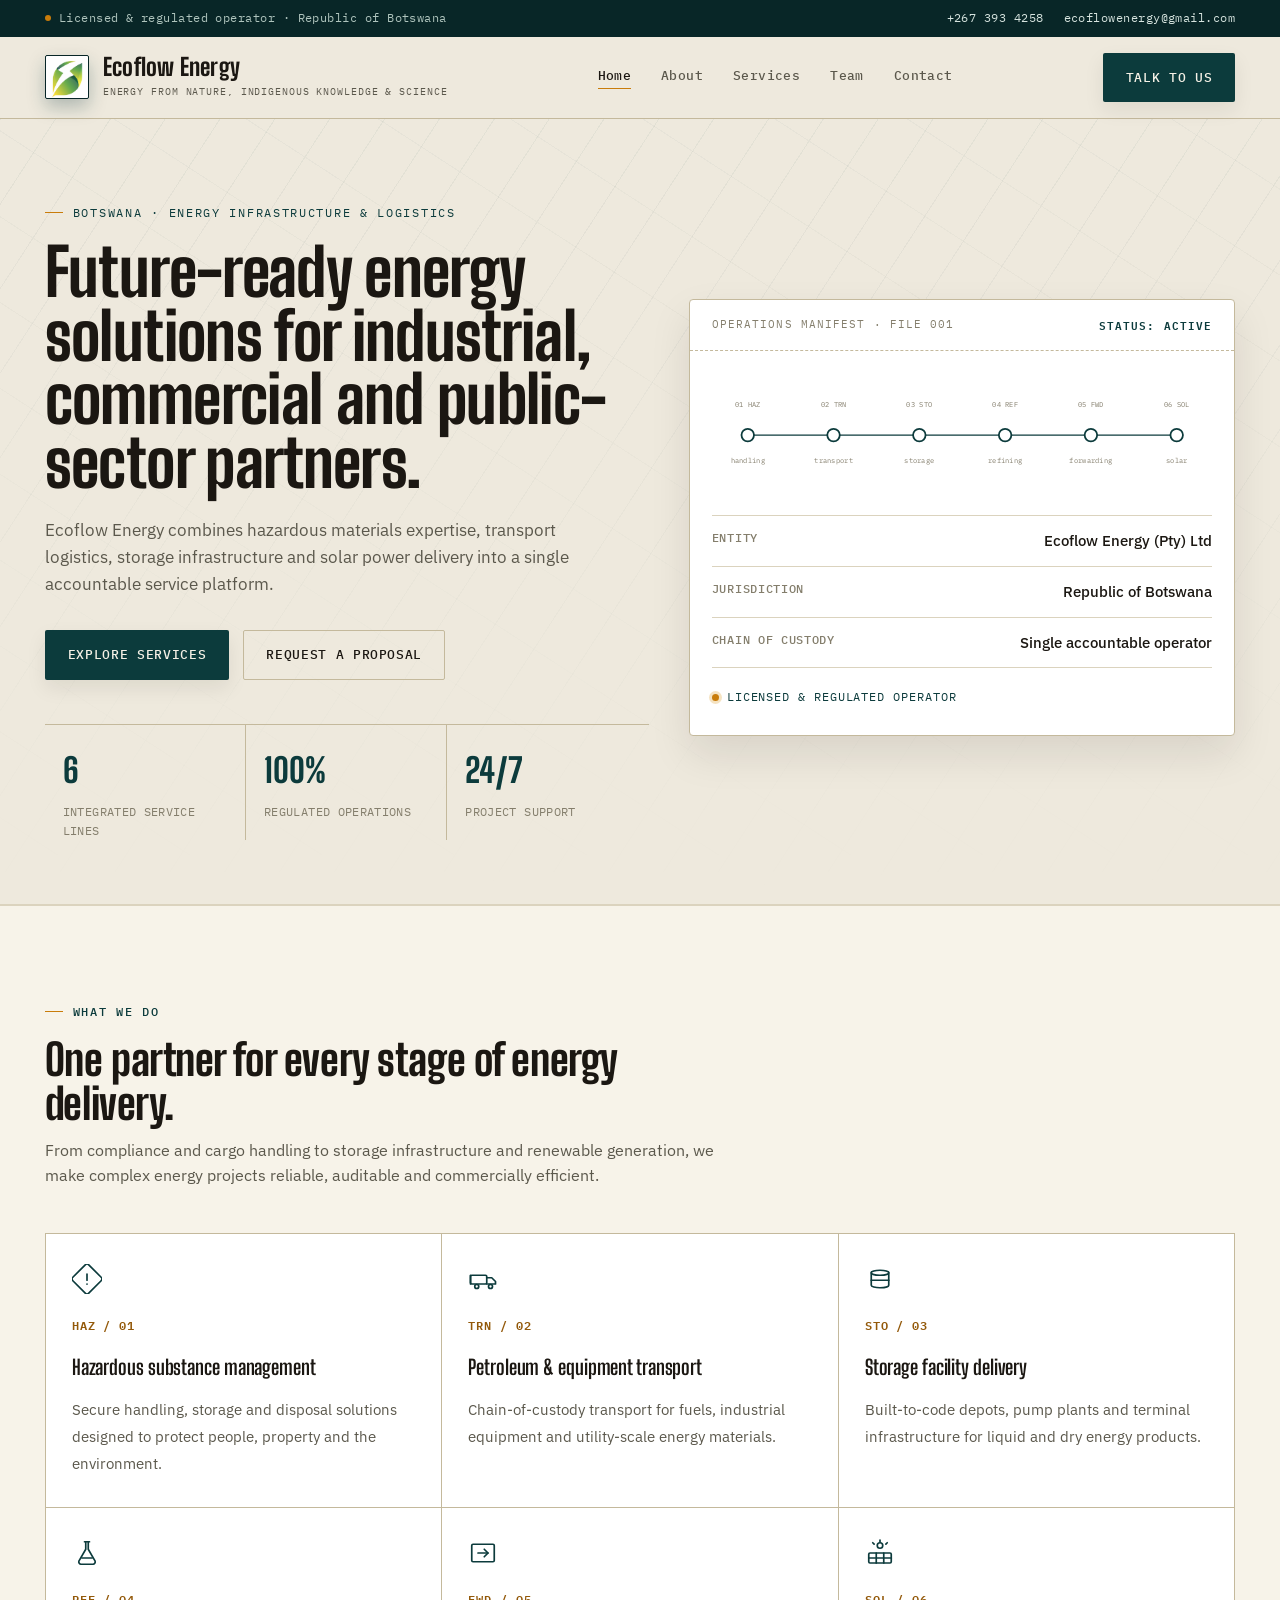
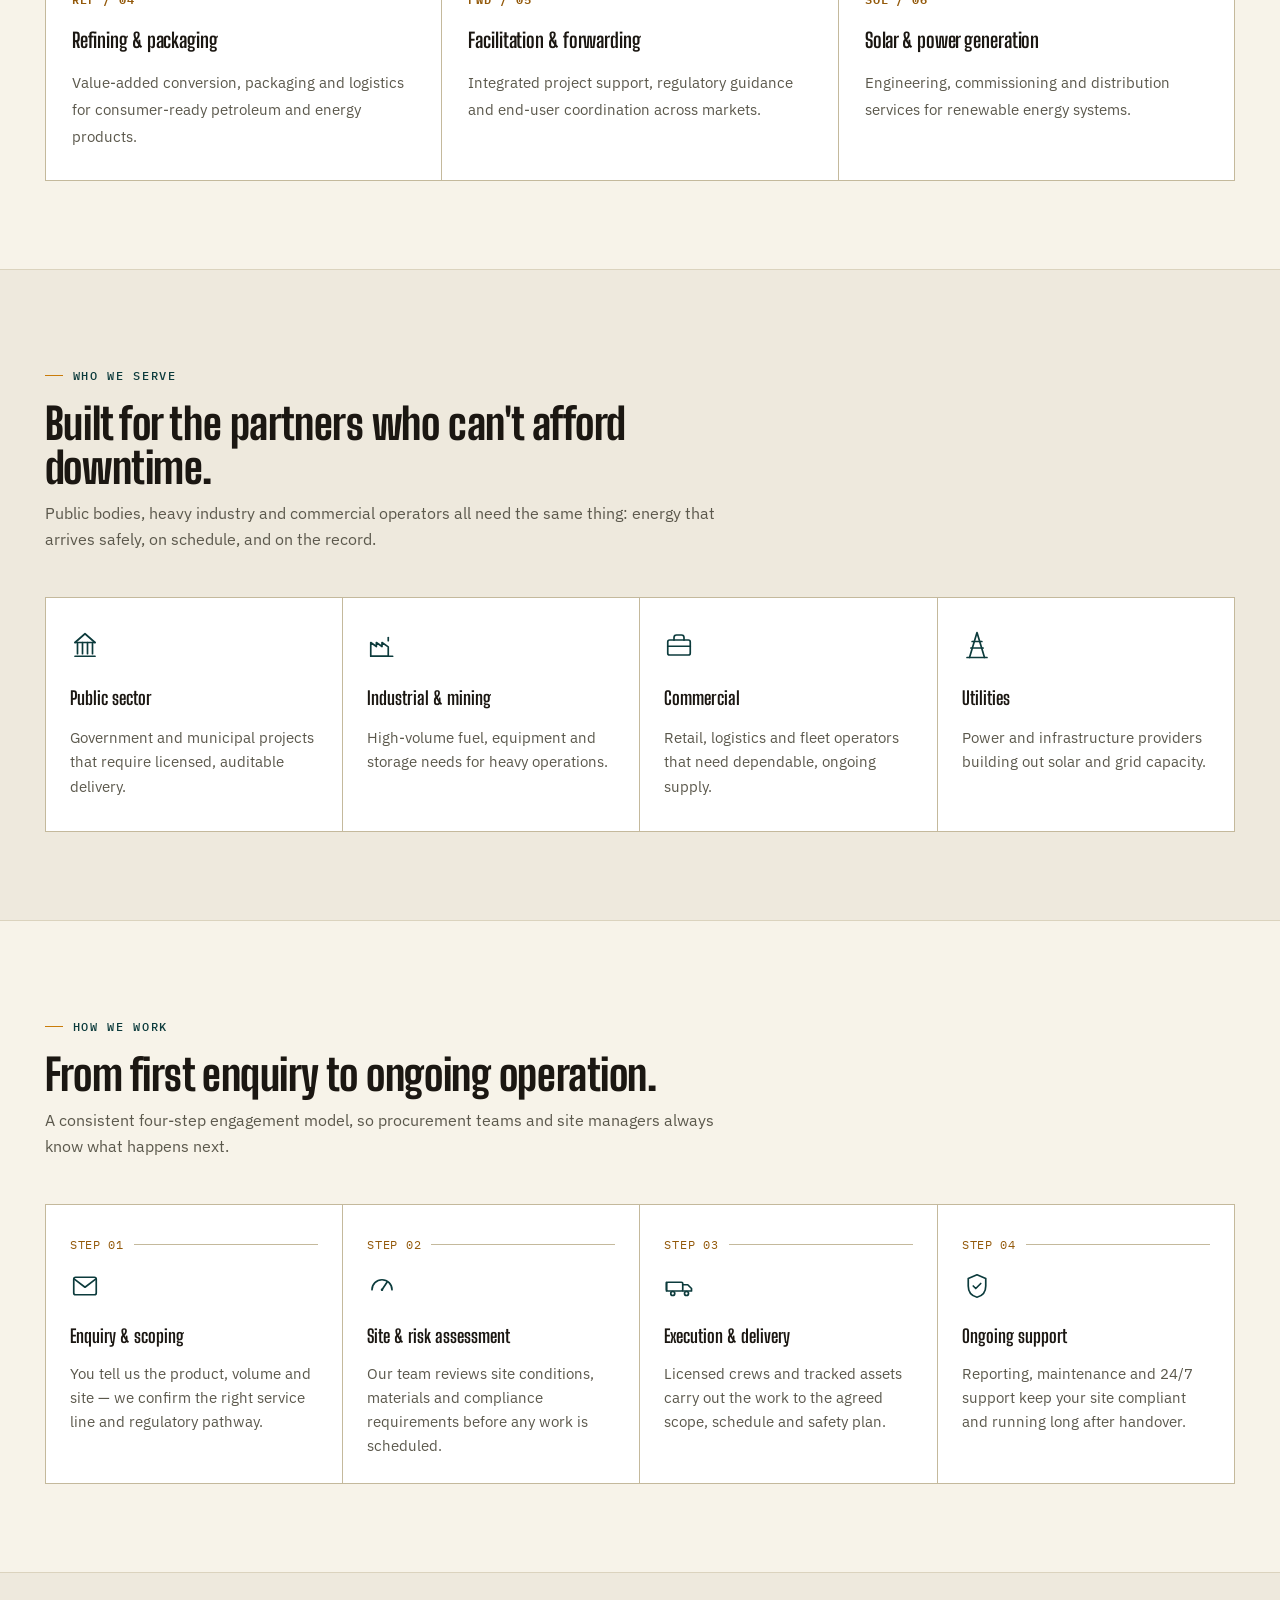
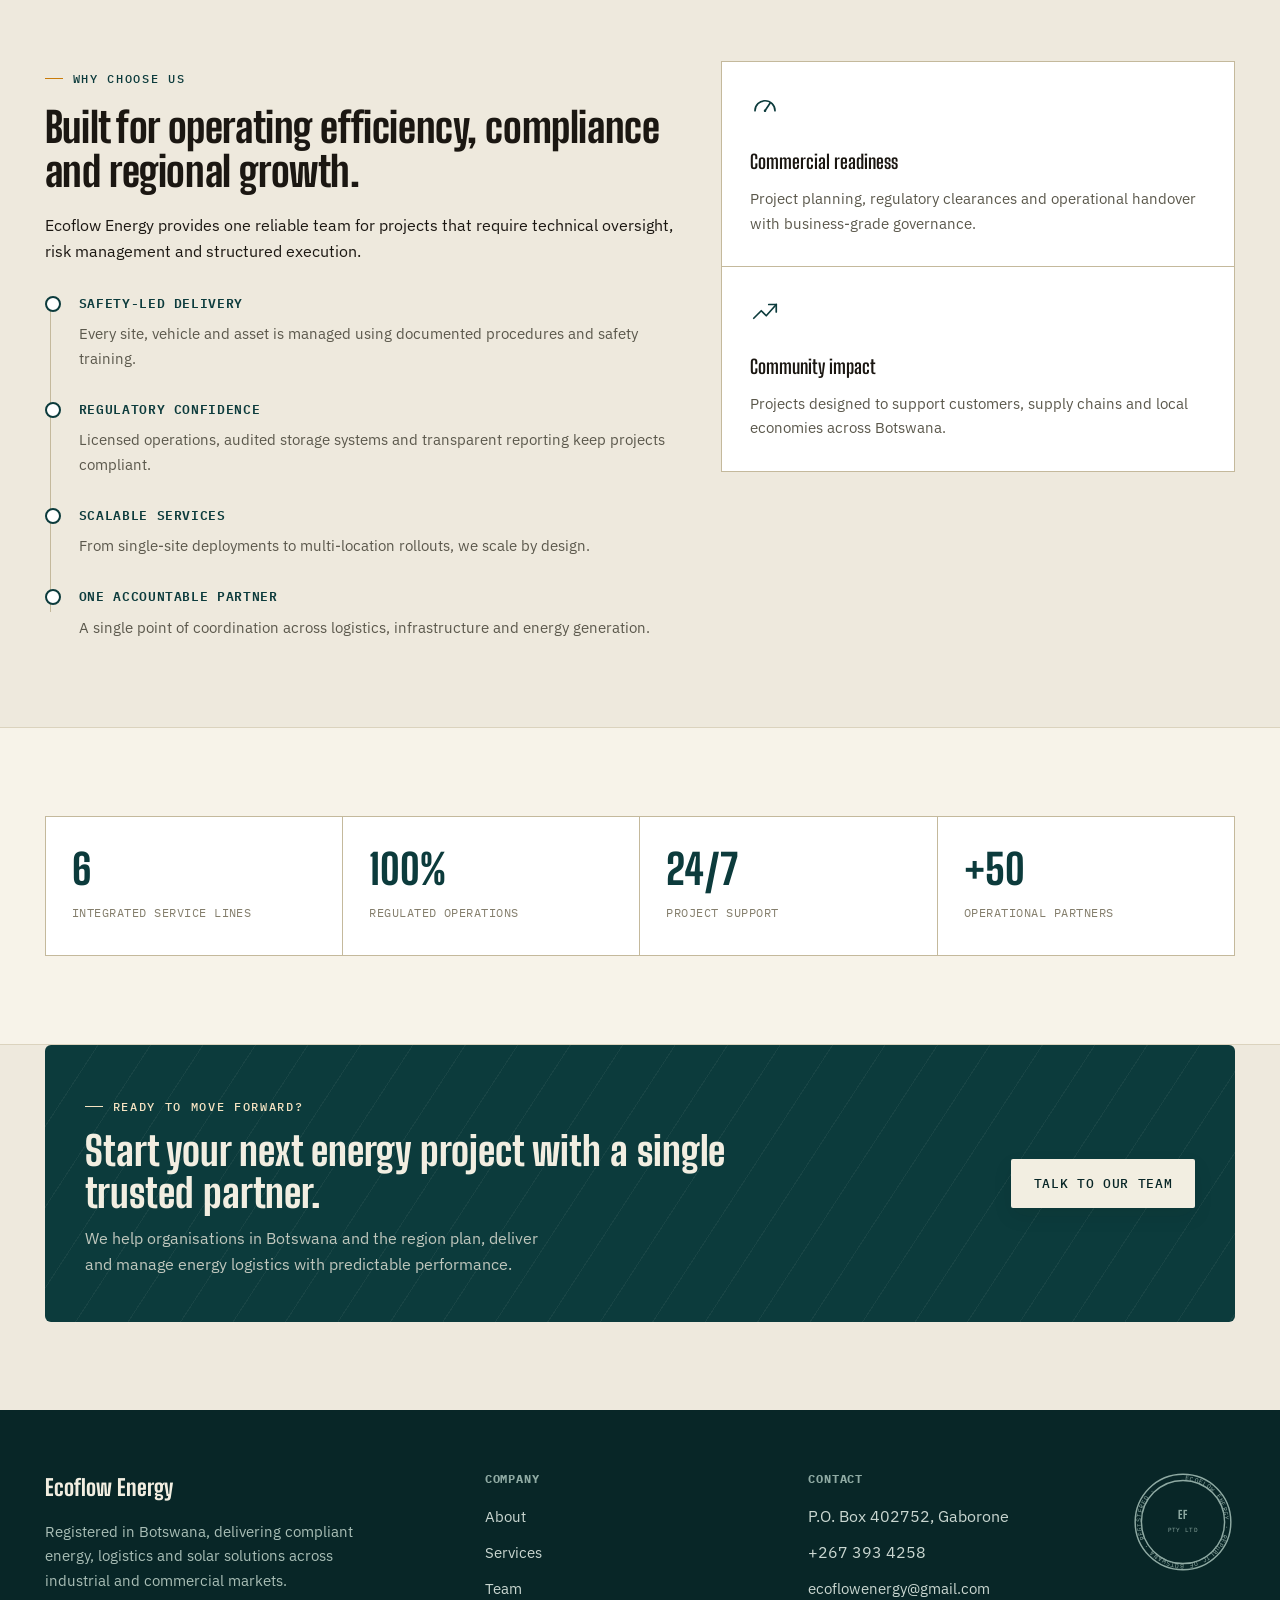
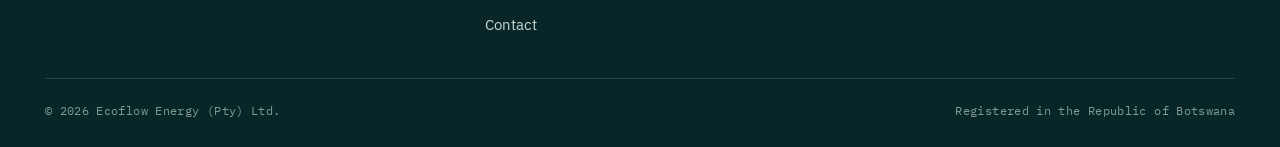
==== commit e1504c96: "staff page addition" ====
--- a/index.html
+++ b/index.html
@@ -55,6 +55,8 @@
   <symbol id="i-factory" viewBox="0 0 24 24"><path d="M3 21V10l4.5 3.2V10l4.5 3.2V10l5 3.5V21z"/><path d="M3 21h17.5"/><path d="M17 8.5V6"/></symbol>
   <symbol id="i-briefcase" viewBox="0 0 24 24"><rect x="3" y="8" width="18" height="12" rx="1.5"/><path d="M8 8V6a2 2 0 0 1 2-2h4a2 2 0 0 1 2 2v2"/><line x1="3" y1="13" x2="21" y2="13"/></symbol>
   <symbol id="i-pylon" viewBox="0 0 24 24"><path d="M12 2 L6 22 M12 2 L18 22"/><path d="M8.1 9.2h7.8M7.1 14.4h9.8"/><path d="M4 22h16"/></symbol>
+  <symbol id="i-avatar" viewBox="0 0 24 24"><circle cx="12" cy="8.2" r="4"/><path d="M4 21c0-4.4 3.6-7 8-7s8 2.6 8 7"/></symbol>
+  <symbol id="i-linkedin" viewBox="0 0 24 24"><rect x="3" y="3" width="18" height="18" rx="2"/><line x1="7.5" y1="10.5" x2="7.5" y2="17"/><circle cx="7.5" cy="7" r="0.6" fill="currentColor" stroke="none"/><path d="M11.5 17v-4.2c0-1.6 1.1-2.5 2.4-2.5 1.3 0 2.1.9 2.1 2.5V17"/><line x1="11.5" y1="10.5" x2="11.5" y2="17"/></symbol>
 </svg>
 <div class="utility-bar">
   <div class="wrap utility-row">
@@ -80,6 +82,7 @@
       <a href="index.html">Home</a>
       <a href="about.html">About</a>
       <a href="services.html">Services</a>
+      <a href="staff.html">Team</a>
       <a href="contact.html">Contact</a>
     </nav>
     <div class="nav-actions">
@@ -91,6 +94,7 @@
     <a href="index.html">Home</a>
     <a href="about.html">About</a>
     <a href="services.html">Services</a>
+    <a href="staff.html">Team</a>
     <a href="contact.html">Contact</a>
   </div>
 </header>
@@ -365,6 +369,7 @@
       <ul>
         <li><a href="about.html">About</a></li>
         <li><a href="services.html">Services</a></li>
+        <li><a href="staff.html">Team</a></li>
         <li><a href="contact.html">Contact</a></li>
       </ul>
     </div>
--- a/styles.css
+++ b/styles.css
@@ -435,6 +435,33 @@
 .process-step h3{font-family:var(--font-display);font-weight:700;font-size:1.14rem;margin-bottom:10px;}
 .process-step p{color:var(--steel);font-size:.92rem;}
 
+/* ---- Team / staff grid ---- */
+.staff-grid{display:grid;grid-template-columns:repeat(3,minmax(0,1fr));gap:1px;background:var(--line-strong);border:1px solid var(--line-strong);}
+.staff-card{background:var(--panel);padding:28px 24px;position:relative;transition:transform .2s ease, box-shadow .2s ease;}
+.staff-card::before{content:"";position:absolute;top:0;left:0;right:0;height:2px;background:var(--amber);transform:scaleX(0);transform-origin:left;transition:transform .25s ease;}
+.staff-card:hover{transform:translateY(-3px);box-shadow:var(--shadow-sm);z-index:1;}
+.staff-card:hover::before{transform:scaleX(1);}
+.staff-avatar{
+  width:64px;height:64px;border-radius:50%;background:var(--petrol-soft);color:var(--petrol);
+  display:flex;align-items:center;justify-content:center;margin-bottom:18px;border:1px solid var(--line-strong);
+}
+.staff-avatar svg{width:30px;height:30px;}
+.staff-card .dept{
+  font-family:var(--font-mono);font-size:.68rem;letter-spacing:.08em;text-transform:uppercase;
+  color:var(--amber-deep);font-weight:600;display:block;margin-bottom:8px;
+}
+.staff-card h3{font-family:var(--font-display);font-weight:700;font-size:1.2rem;margin-bottom:4px;}
+.staff-card .role{color:var(--steel);font-size:.86rem;font-weight:500;display:block;margin-bottom:12px;}
+.staff-card p{color:var(--steel);font-size:.92rem;}
+.staff-card .staff-links{display:flex;gap:10px;margin-top:16px;}
+.staff-card .staff-links a{color:var(--muted);transition:color .2s ease;}
+.staff-card .staff-links a:hover{color:var(--petrol);}
+.staff-card .staff-links svg{width:18px;height:18px;}
+.staff-note{
+  font-family:var(--font-mono);font-size:.82rem;color:var(--muted);
+  background:var(--panel-2);border:1px dashed var(--line-strong);padding:16px 20px;border-radius:2px;margin-bottom:40px;
+}
+
 /* ---------- Responsive ---------- */
 @media (max-width:1080px){
   .service-grid{grid-template-columns:repeat(2,minmax(0,1fr));}
@@ -442,6 +469,7 @@
   .feature-grid{grid-template-columns:1fr;}
   .stats-grid{grid-template-columns:repeat(2,minmax(0,1fr));}
   .values-panel{grid-template-columns:repeat(2,minmax(0,1fr));}
+  .staff-grid{grid-template-columns:repeat(2,minmax(0,1fr));}
   .process-strip{grid-template-columns:repeat(2,minmax(0,1fr));}
   .grid-2{grid-template-columns:1fr;}
   .contact-grid{grid-template-columns:1fr;}
@@ -460,6 +488,7 @@
   .page-hero{padding:64px 0 36px;}
   .cta-copy{padding:28px;}
   .service-grid{grid-template-columns:1fr;}
+  .staff-grid{grid-template-columns:1fr;}
   .stats-grid{grid-template-columns:1fr 1fr;}
   .values-panel{grid-template-columns:1fr;}
   .process-strip{grid-template-columns:1fr;}
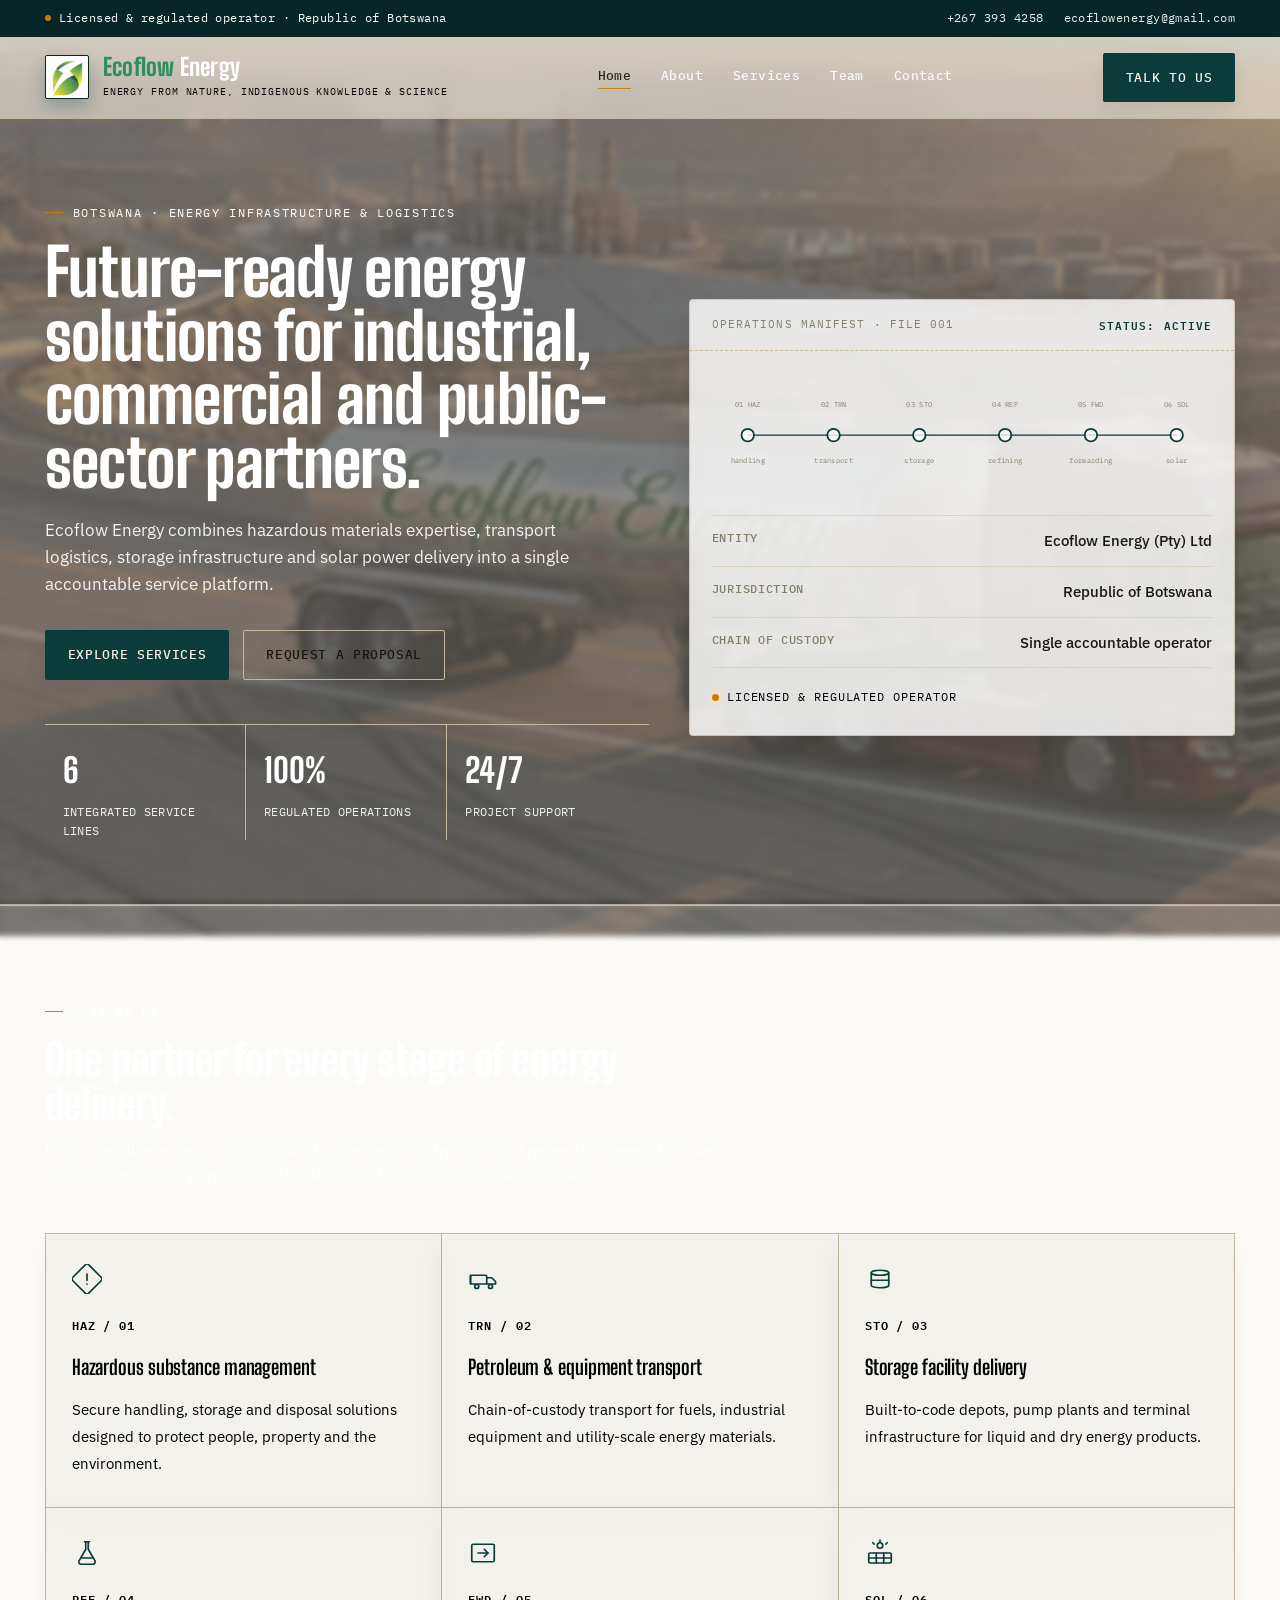
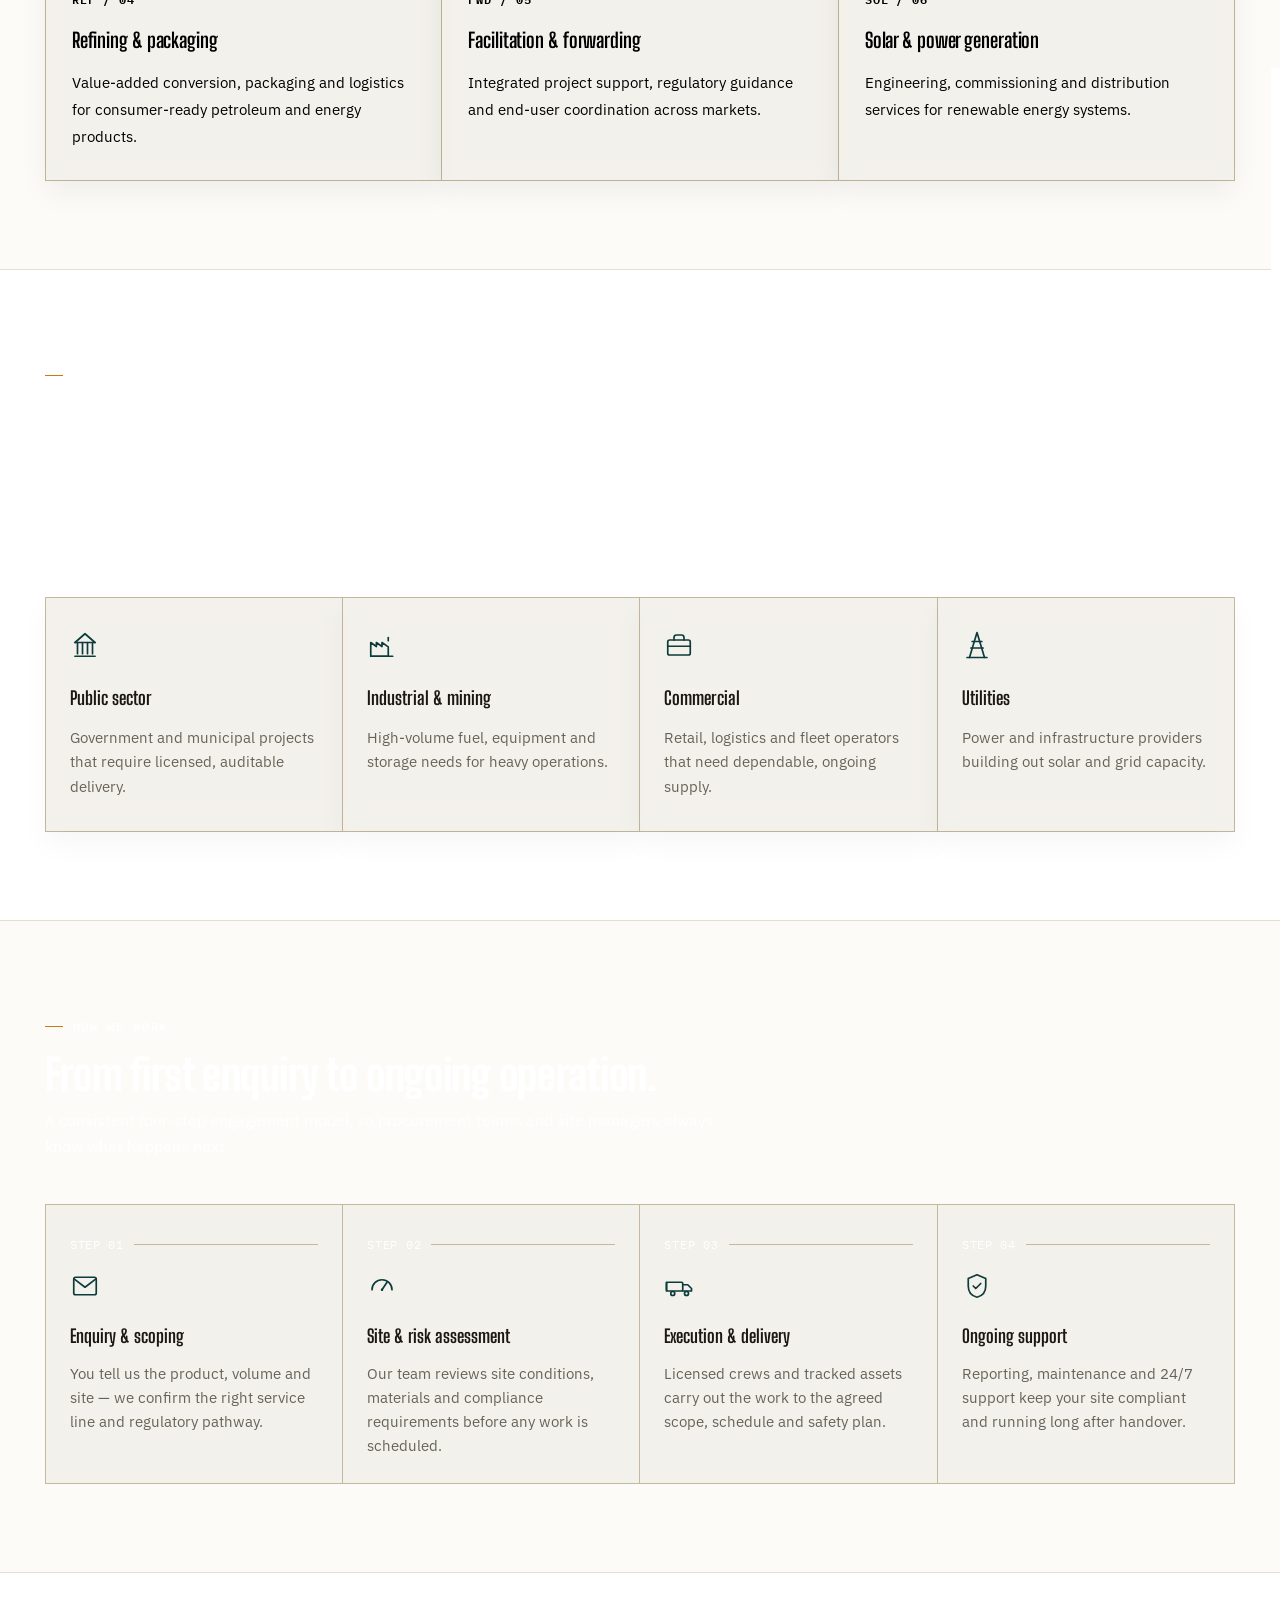
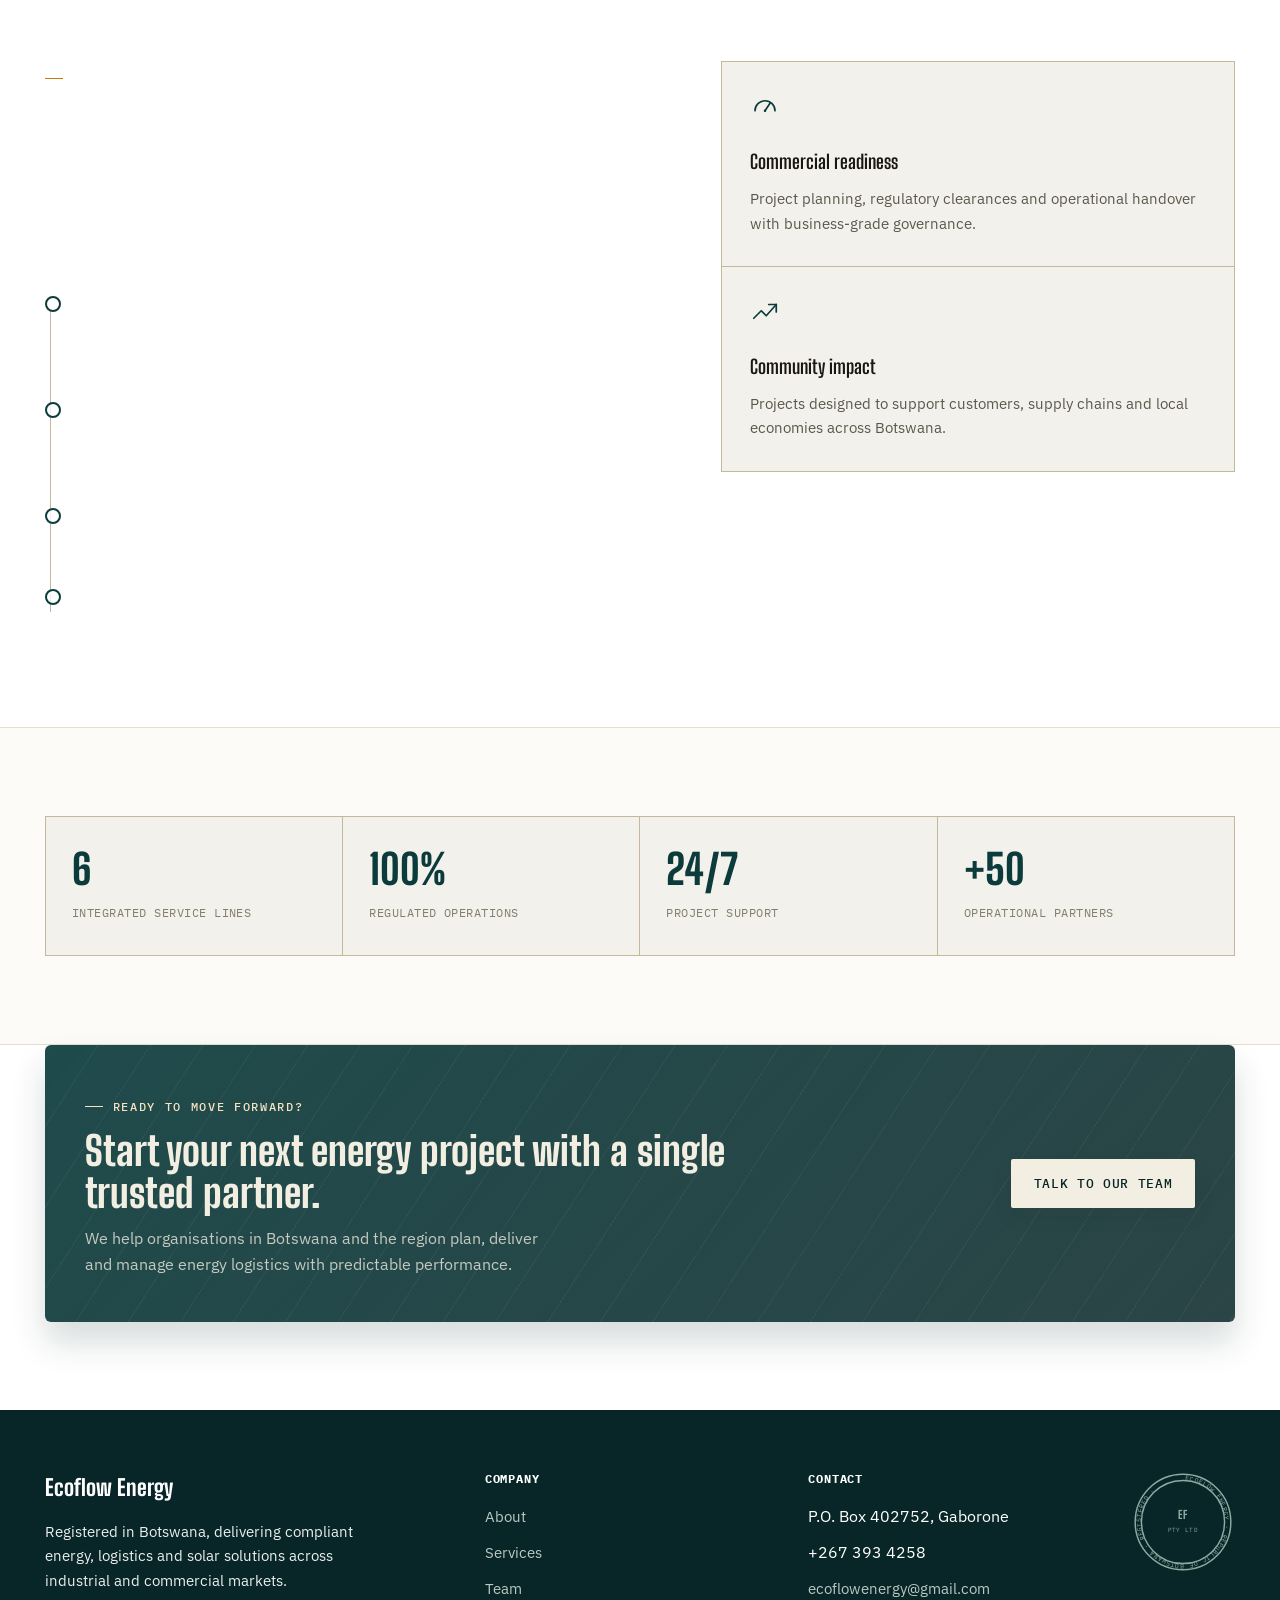
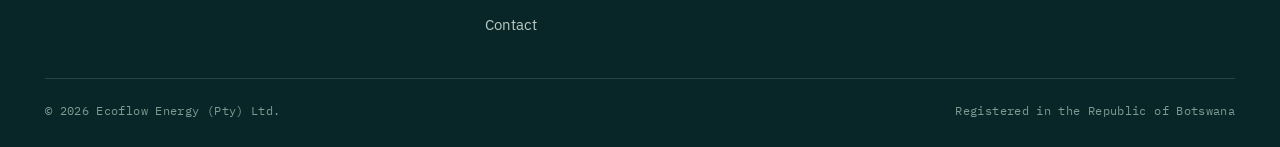
==== commit 4bd57a3f: "nav bar update" ====
--- a/index.html
+++ b/index.html
@@ -16,7 +16,7 @@
 <meta name="twitter:description" content="Ecoflow Energy delivers integrated energy infrastructure, petroleum logistics, hazardous materials management and solar generation from Botswana to regional markets.">
 <!-- Once the site is live, add a matching <link rel="canonical"> and og:url here with the real domain. -->
 <link rel="stylesheet" href="styles.css">
-<link rel="icon" type="image/svg+xml" href="favicon.svg">
+<link rel="icon" type="image/jpeg" href="images/ecoflow-logo.jpg">
 <script type="application/ld+json">
 {
   "@context": "https://schema.org",
@@ -74,7 +74,7 @@
         <img src="images/ecoflow-logo.jpg" alt="Ecoflow Energy logo" style="width:100%;height:100%;object-fit:cover;display:block;">
       </span>
       <span>
-        <strong>Ecoflow Energy</strong>
+        <strong><span class="brand-green">Ecoflow</span> <span class="brand-white">Energy</span></strong>
         <small>Energy from nature, indigenous knowledge &amp; science</small>
       </span>
     </a>
--- a/styles.css
+++ b/styles.css
@@ -8,9 +8,9 @@
 
 :root{
   --ink:#1B1712;
-  --paper:#EEE9DD;
-  --panel:#FFFFFF;
-  --panel-2:#F7F3E9;
+  --paper:rgba(238,233,221,0.78);
+  --panel:rgba(255,255,255,0.8);
+  --panel-2:rgba(247,243,233,0.78);
   --petrol:#0C3B3C;
   --petrol-deep:#082627;
   --petrol-soft:#E1EAE7;
@@ -34,11 +34,36 @@
 *{margin:0;padding:0;box-sizing:border-box;}
 html{scroll-behavior:smooth;}
 body{
+  position:relative;
+  isolation:isolate;
   font-family:var(--font-body);
-  background:var(--paper);
+  background:transparent;
   color:var(--ink);
   line-height:1.62;
   font-size:16px;
+  min-height:100vh;
+}
+body::before{
+  content:"";
+  position:fixed;
+  inset:0;
+  z-index:-2;
+  background:url('images/Background.jpg') center center / cover no-repeat;
+  filter:blur(2px) brightness(.58) saturate(.8);
+  transform:scale(1.08);
+  opacity:1;
+}
+body::after{
+  content:"";
+  position:fixed;
+  inset:0;
+  z-index:-1;
+  background:linear-gradient(180deg, rgba(17,17,17,0.06), rgba(17,17,17,0.12)),
+    rgba(238,233,221,0.14);
+}
+main, .site-header, .site-footer{
+  position:relative;
+  z-index:1;
 }
 a{text-decoration:none;color:inherit;}
 button,input,select,textarea{font:inherit;}
@@ -78,9 +103,9 @@
 /* ---------- Header ---------- */
 .site-header{
   position:sticky;top:0;z-index:1000;
-  background:rgba(238,233,221,0.94);
-  backdrop-filter:blur(10px);
-  border-bottom:1px solid var(--line-strong);
+  background:rgba(238,233,221,0.7);
+  backdrop-filter:blur(14px) saturate(1.1);
+  border-bottom:1px solid rgba(196,185,156,0.7);
 }
 .site-header.scrolled{box-shadow:0 6px 18px rgba(27,23,18,0.06);}
 .nav-bar{display:flex;align-items:center;justify-content:space-between;gap:16px;padding:16px 0;}
@@ -89,10 +114,17 @@
   font-family:var(--font-display);font-weight:800;
   font-size:1.5rem;letter-spacing:.01em;line-height:1;
   display:block;
+  color:#fff;
+}
+.brand strong .brand-green{
+  color:#2f8f5a;
+}
+.brand strong .brand-white{
+  color:#fff;
 }
 .brand small{
   display:block;font-family:var(--font-mono);font-size:.62rem;
-  color:var(--steel);letter-spacing:.09em;margin-top:5px;text-transform:uppercase;
+  color:#000;letter-spacing:.09em;margin-top:5px;text-transform:uppercase;
 }
 .mark{
   width:44px;height:44px;border-radius:2px;
@@ -139,10 +171,78 @@
 }
 .mobile-menu.open{display:flex;}
 
+/* ---------- Readability over background image ---------- */
+body .utility-bar,
+body .utility-contacts a,
+body .links a,
+body .mobile-menu a,
+body .hero-copy .eyebrow,
+body .hero-copy h1,
+body .hero-copy p,
+body .hero-stats span,
+body .hero-stats strong,
+body .page-hero h1,
+body .page-hero p,
+body .section-head h2,
+body .section-head p,
+body .feature-copy h2,
+body .feature-list strong,
+body .feature-list p,
+body .service-heading h2,
+body .service-detail p,
+body .service-detail li,
+body .contact-panel .box h2,
+body .contact-panel .box p,
+body .contact-panel .info-card p,
+body .form-panel .box h2,
+body .form-panel .box p,
+body .site-footer,
+body .site-footer p,
+body .site-footer li a{
+  color:#fff;
+}
+body .tag,
+body .tags,
+body .hero-copy .eyebrow,
+body .service-heading span,
+body .contact-panel .info-card strong,
+body .feature-list strong,
+body .manifest-status,
+body .process-step .step-no,
+body .contact-panel .info-card strong,
+body .staff-card .dept,
+body .site-footer h4,
+body .site-footer h3{
+  color:#fff;
+}
+body .section-head p,
+body .feature-list p,
+body .service-detail p,
+body .service-detail li,
+body .page-hero p,
+body .hero-copy p,
+body .site-footer p,
+body .site-footer li a,
+body .contact-panel .box p,
+body .form-panel .box p,
+body .utility-contacts a,
+body .links a,
+body .mobile-menu a,
+body .hero-stats span,
+body .service-card p,
+body .feature-list p,
+body .value-card p,
+body .info-card p,
+body .process-step p,
+body .staff-card p,
+body .staff-card .role{
+  opacity:0.92;
+}
+
 /* ---------- Hero ---------- */
 .hero,.page-hero{padding:76px 0 64px;position:relative;overflow:hidden;}
-.hero{background:var(--paper);border-bottom:1px solid var(--line);}
-.page-hero{background:var(--panel-2);border-bottom:1px solid var(--line);}
+.hero{background:rgba(238,233,221,0.2);border-bottom:1px solid rgba(219,211,190,0.7);backdrop-filter:blur(2px);}
+.page-hero{background:rgba(247,243,233,0.4);border-bottom:1px solid rgba(219,211,190,0.7);backdrop-filter:blur(2px);}
 .hero::before,.page-hero::before{
   content:"";position:absolute;inset:0;pointer-events:none;z-index:0;
   background-image:
@@ -182,12 +282,16 @@
 
 /* ---- Manifest / dossier card (signature element) ---- */
 .manifest-card{
-  background:var(--panel);
-  border:1px solid var(--line-strong);
+  background:rgba(255,255,255,0.8);
+  border:1px solid rgba(196,185,156,0.7);
   border-radius:var(--radius);
   padding:0;
-  box-shadow:var(--shadow);
+  box-shadow:0 18px 32px rgba(27,23,18,0.13);
+  backdrop-filter:blur(8px);
   position:relative;
+}
+.manifest-card .manifest-status{
+  color:#000;
 }
 .manifest-head{
   display:flex;align-items:center;justify-content:space-between;
@@ -235,7 +339,7 @@
 
 /* ---------- Sections ---------- */
 .section{padding:88px 0;}
-.section-alt{background:var(--panel-2);border-top:1px solid var(--line);border-bottom:1px solid var(--line);}
+.section-alt{background:rgba(247,243,233,0.36);border-top:1px solid rgba(219,211,190,0.7);border-bottom:1px solid rgba(219,211,190,0.7);backdrop-filter:blur(2px);}
 .section-head{max-width:680px;margin:0 0 44px;}
 .section-head.center{margin-inline:auto;text-align:center;}
 .section-head h2{
@@ -247,9 +351,10 @@
 /* ---- Service grid with classification codes ---- */
 .service-grid{display:grid;grid-template-columns:repeat(3,minmax(0,1fr));gap:1px;background:var(--line-strong);border:1px solid var(--line-strong);}
 .service-card{
-  background:var(--panel);padding:30px 26px;position:relative;
+  background:rgba(255,255,255,0.8);padding:30px 26px;position:relative;
   transition:background .2s ease, transform .2s ease, box-shadow .2s ease;
-  box-shadow:0 0 0 rgba(27,23,18,0);
+  box-shadow:0 12px 28px rgba(27,23,18,0.06);
+  backdrop-filter:blur(8px);
 }
 .service-card::before{
   content:"";position:absolute;top:0;left:0;right:0;height:2px;
@@ -268,6 +373,9 @@
 /* ---- Feature / why-us grid ---- */
 .feature-grid{display:grid;grid-template-columns:1.1fr .9fr;gap:48px;align-items:start;}
 .feature-copy h2{font-family:var(--font-display);font-weight:800;font-size:clamp(2rem,3.8vw,2.6rem);margin:16px 0 20px;line-height:1.04;letter-spacing:-.01em;}
+.feature-copy > p{
+  color:#fff;
+}
 .feature-list{display:block;margin-top:28px;}
 .feature-list div{position:relative;padding:0 0 28px 34px;}
 .feature-list div:last-child{padding-bottom:0;}
@@ -318,8 +426,8 @@
 .cta-panel{padding:0 0 88px;}
 .cta-copy{
   display:flex;align-items:center;justify-content:space-between;gap:28px;
-  padding:44px 40px;background:var(--petrol);border-radius:var(--radius-lg);color:#F2EEE1;
-  position:relative;overflow:hidden;
+  padding:44px 40px;background:linear-gradient(135deg, rgba(12,59,60,0.92), rgba(8,38,39,0.86));border-radius:var(--radius-lg);color:#F2EEE1;
+  position:relative;overflow:hidden;box-shadow:0 20px 34px rgba(8,38,39,0.16);
 }
 .cta-copy::before{
   content:"";position:absolute;inset:0;pointer-events:none;
@@ -335,13 +443,13 @@
 
 /* ---- About: values / grid-2 ---- */
 .grid-2{display:grid;grid-template-columns:repeat(2,minmax(0,1fr));gap:1px;background:var(--line-strong);border:1px solid var(--line-strong);}
-.info-card{background:var(--panel);padding:32px;}
+.info-card{background:rgba(255,255,255,0.8);padding:32px;backdrop-filter:blur(8px);box-shadow:0 12px 28px rgba(27,23,18,0.05);}
 .info-card h3{font-family:var(--font-display);font-weight:700;font-size:1.35rem;margin-bottom:14px;}
 .info-card strong{display:block;font-family:var(--font-mono);font-size:.72rem;letter-spacing:.07em;text-transform:uppercase;color:var(--petrol);margin-bottom:10px;}
 .info-card p{color:var(--steel);}
 
 .values-panel{display:grid;grid-template-columns:repeat(4,minmax(0,1fr));gap:1px;background:var(--line-strong);border:1px solid var(--line-strong);}
-.value-card{background:var(--panel);padding:32px 24px;position:relative;transition:transform .2s ease, box-shadow .2s ease;}
+.value-card{background:rgba(255,255,255,0.8);padding:32px 24px;position:relative;transition:transform .2s ease, box-shadow .2s ease;backdrop-filter:blur(8px);box-shadow:0 12px 28px rgba(27,23,18,0.04);}
 .value-card::before{content:"";position:absolute;top:0;left:0;right:0;height:2px;background:var(--amber);transform:scaleX(0);transform-origin:left;transition:transform .25s ease;}
 .value-card:hover{transform:translateY(-3px);box-shadow:var(--shadow-sm);z-index:1;}
 .value-card:hover::before{transform:scaleX(1);}
@@ -351,30 +459,30 @@
 
 /* ---- Services detail page ---- */
 .service-list{display:grid;gap:1px;background:var(--line-strong);border:1px solid var(--line-strong);}
-.service-detail{background:var(--panel);padding:36px 34px;}
+.service-detail{background:rgba(255,255,255,0.8);padding:36px 34px;backdrop-filter:blur(8px);box-shadow:0 12px 28px rgba(27,23,18,0.05);}
 .service-heading{display:flex;align-items:center;gap:16px;margin-bottom:18px;border-bottom:1px solid var(--line);padding-bottom:18px;}
 .service-heading .icon{color:var(--petrol);}
 .service-heading span{
-  font-family:var(--font-mono);font-size:.82rem;color:var(--amber-deep);font-weight:600;letter-spacing:.05em;
+  font-family:var(--font-mono);font-size:.82rem;color:#000;font-weight:600;letter-spacing:.05em;
   white-space:nowrap;
 }
-.service-heading h2{font-family:var(--font-display);font-weight:700;font-size:clamp(1.3rem,2.4vw,1.65rem);line-height:1.15;}
-.service-detail p{color:var(--steel);max-width:760px;}
+.service-heading h2{font-family:var(--font-display);font-weight:700;font-size:clamp(1.3rem,2.4vw,1.65rem);line-height:1.15;color:#000;}
+.service-detail p{color:#000;max-width:760px;}
 .service-detail ul{margin-top:18px;display:grid;gap:11px;max-width:760px;}
-.service-detail li{position:relative;padding-left:20px;color:var(--steel);}
+.service-detail li{position:relative;padding-left:20px;color:#000;}
 .service-detail li::before{content:"";position:absolute;left:0;top:.6em;width:8px;height:1px;background:var(--amber);}
-.service-detail li strong{color:var(--ink);font-weight:600;}
+.service-detail li strong{color:#000;font-weight:600;}
 
 /* ---- Contact ---- */
 .contact-grid{display:grid;grid-template-columns:.95fr 1.05fr;gap:1px;background:var(--line-strong);border:1px solid var(--line-strong);align-items:stretch;}
-.contact-panel,.form-panel{background:var(--panel);padding:36px;}
-.contact-panel .box h2,.form-panel .box h2{font-family:var(--font-display);font-weight:800;font-size:1.7rem;}
-.contact-panel .box p,.form-panel .box p{color:var(--steel);margin-top:14px;}
+.contact-panel,.form-panel{background:rgba(255,255,255,0.8);padding:36px;backdrop-filter:blur(8px);box-shadow:0 12px 28px rgba(27,23,18,0.05);color:#000;}
+.contact-panel .box h2,.form-panel .box h2{font-family:var(--font-display);font-weight:800;font-size:1.7rem;color:#000;}
+.contact-panel .box p,.form-panel .box p{color:#000;margin-top:14px;}
 .contact-panel .box{margin-bottom:28px;}
 .contact-panel .info-card{background:var(--panel-2);border:1px solid var(--line);padding:20px 22px;margin-bottom:14px;display:flex;gap:16px;align-items:flex-start;}
 .contact-panel .info-card .icon{color:var(--petrol);margin-top:2px;}
-.contact-panel .info-card strong{margin-bottom:6px;}
-.contact-panel .info-card p{color:var(--ink);font-size:.95rem;}
+.contact-panel .info-card strong{margin-bottom:6px;color:#000;}
+.contact-panel .info-card p{color:#000;font-size:.95rem;}
 .map-frame{border:1px solid var(--line);margin-top:6px;}
 .map-frame iframe{width:100%;min-height:260px;border:none;display:block;filter:grayscale(.25) contrast(1.02);}
 
@@ -448,18 +556,63 @@
 .staff-avatar svg{width:30px;height:30px;}
 .staff-card .dept{
   font-family:var(--font-mono);font-size:.68rem;letter-spacing:.08em;text-transform:uppercase;
-  color:var(--amber-deep);font-weight:600;display:block;margin-bottom:8px;
+  color:var(--amber);font-weight:600;display:block;margin-bottom:8px;
 }
 .staff-card h3{font-family:var(--font-display);font-weight:700;font-size:1.2rem;margin-bottom:4px;}
-.staff-card .role{color:var(--steel);font-size:.86rem;font-weight:500;display:block;margin-bottom:12px;}
+.staff-card .role{color:var(--amber);font-size:.86rem;font-weight:500;display:block;margin-bottom:12px;}
 .staff-card p{color:var(--steel);font-size:.92rem;}
 .staff-card .staff-links{display:flex;gap:10px;margin-top:16px;}
 .staff-card .staff-links a{color:var(--muted);transition:color .2s ease;}
 .staff-card .staff-links a:hover{color:var(--petrol);}
 .staff-card .staff-links svg{width:18px;height:18px;}
+body .staff-card .dept,
+body .staff-card .role{
+  color:var(--amber);
+}
 .staff-note{
   font-family:var(--font-mono);font-size:.82rem;color:var(--muted);
   background:var(--panel-2);border:1px dashed var(--line-strong);padding:16px 20px;border-radius:2px;margin-bottom:40px;
+}
+
+body .service-detail .service-heading span,
+body .service-detail .service-heading h2,
+body .service-detail p,
+body .service-detail li,
+body .service-detail li strong,
+body .service-card .code,
+body .service-card h3,
+body .service-card p,
+body .service-heading span,
+body .service-heading h2,
+body .service-detail .service-heading .icon{
+  color:#000;
+}
+body .contact-panel .box h2,
+body .contact-panel .box p,
+body .contact-panel .info-card strong,
+body .contact-panel .info-card p,
+body .form-panel .box h2,
+body .form-panel .box p,
+body .form-panel label,
+body .contact-panel .info-card,
+body .contact-panel .info-card .icon,
+body .contact-panel .info-card p a,
+body .form-panel input,
+body .form-panel select,
+body .form-panel textarea{
+  color:#000;
+}
+body .contact-panel .box p,
+body .contact-panel .info-card p,
+body .form-panel .box p,
+body .form-panel .form-row label,
+body .service-detail p,
+body .service-detail li,
+body .service-card p,
+body .staff-card p,
+body .staff-card .role,
+body .staff-card .dept{
+  opacity:1;
 }
 
 /* ---------- Responsive ---------- */
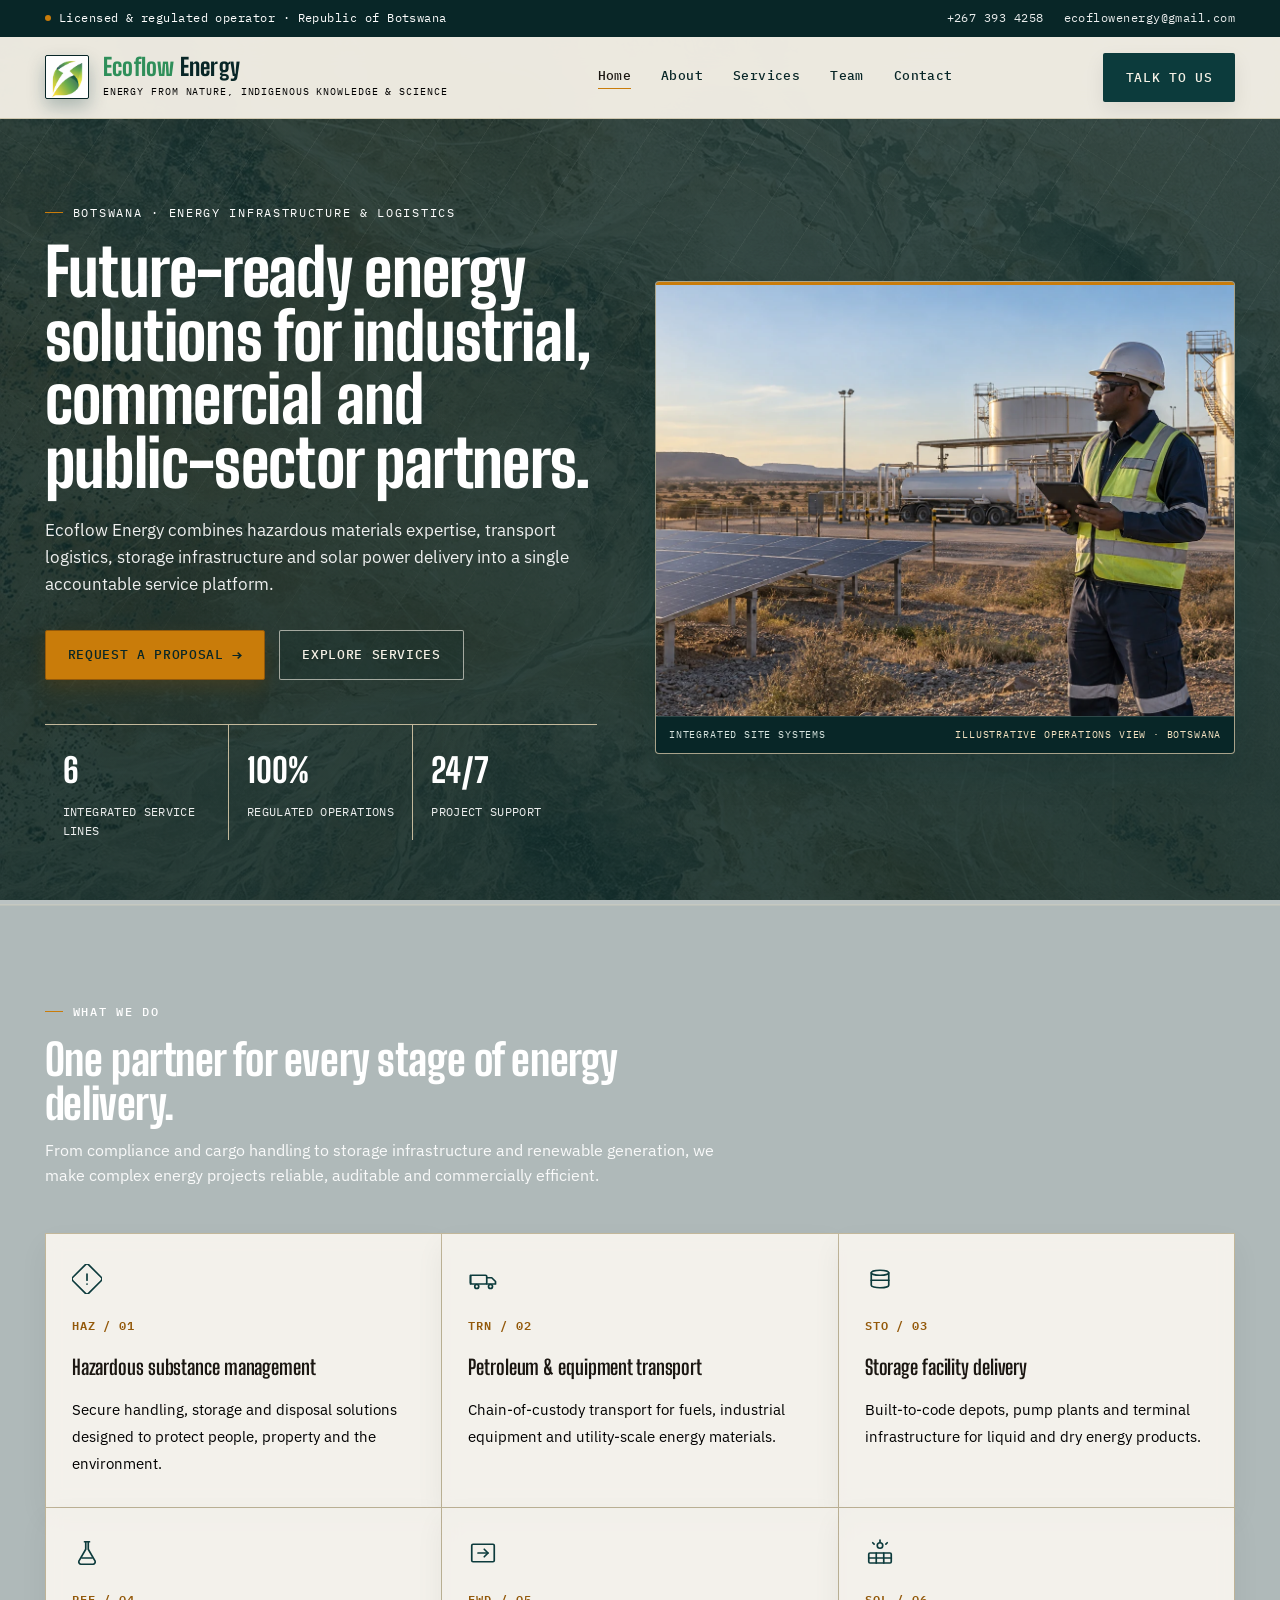
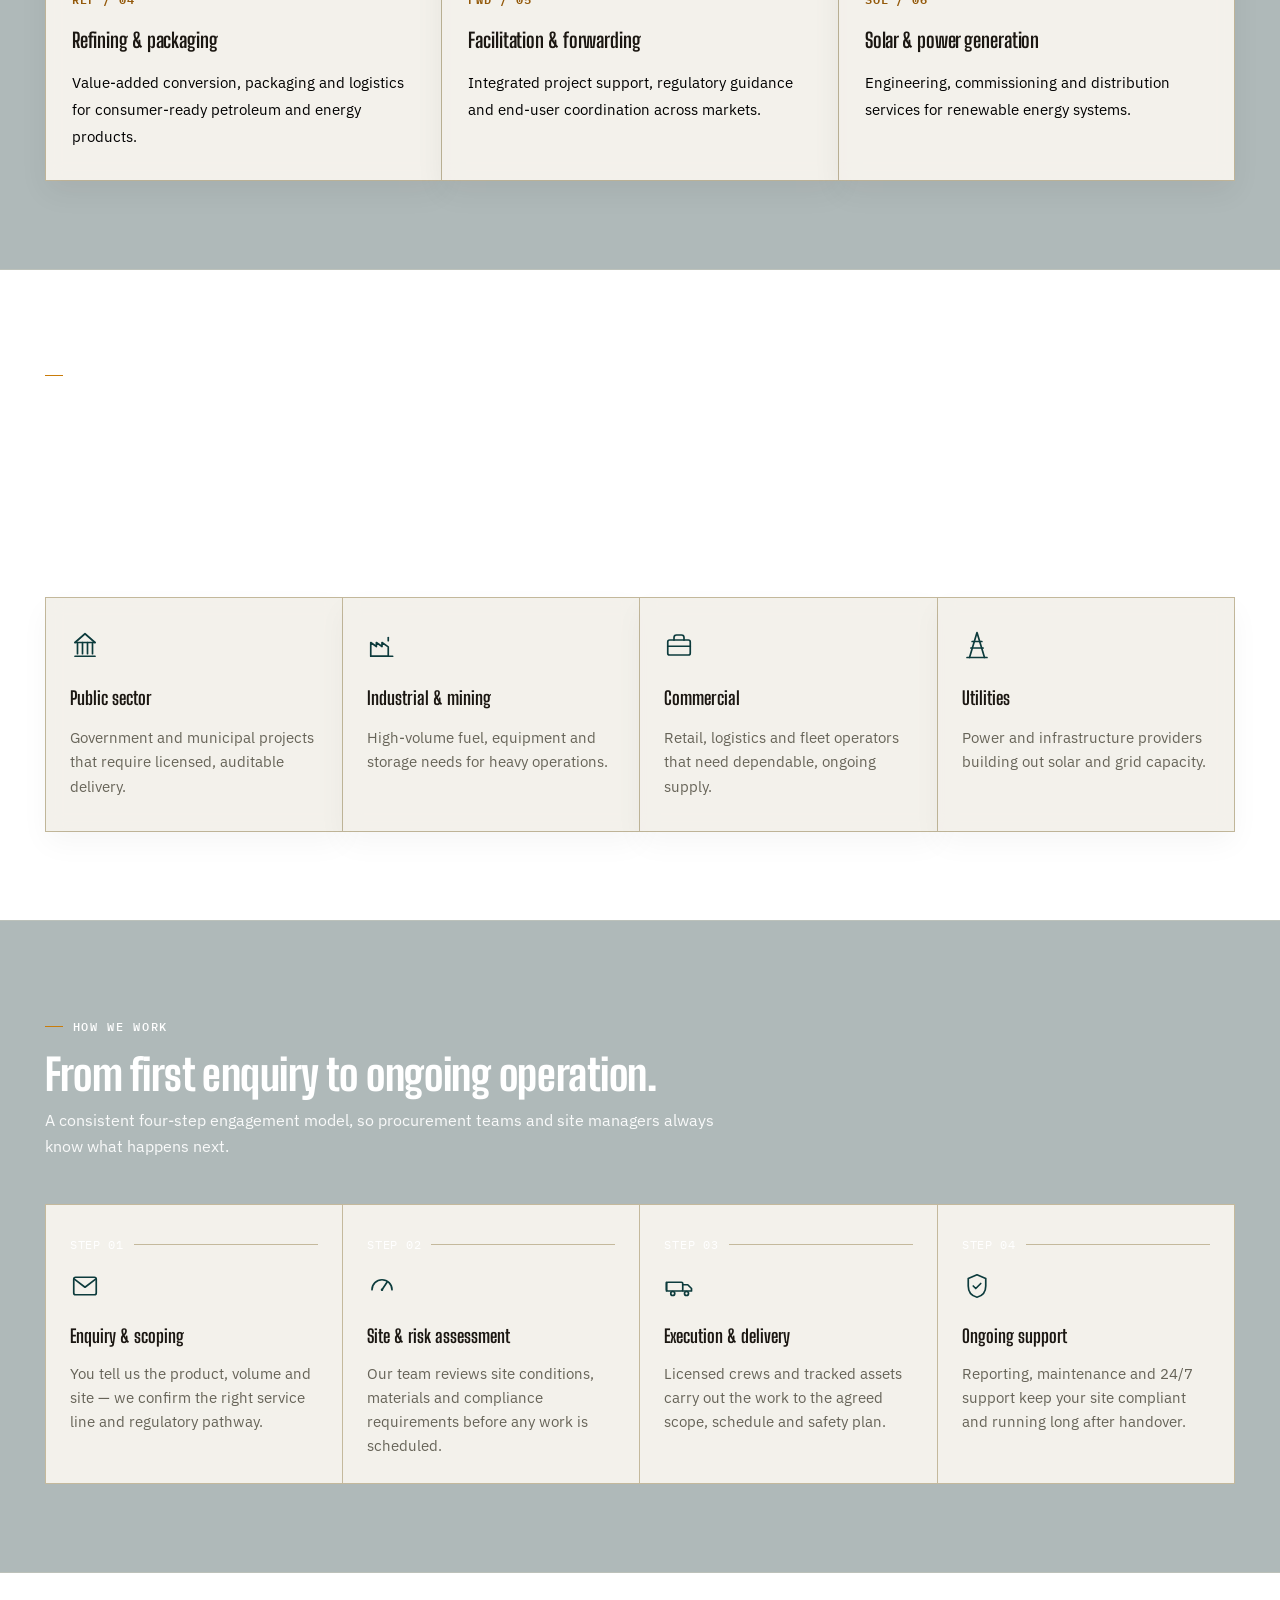
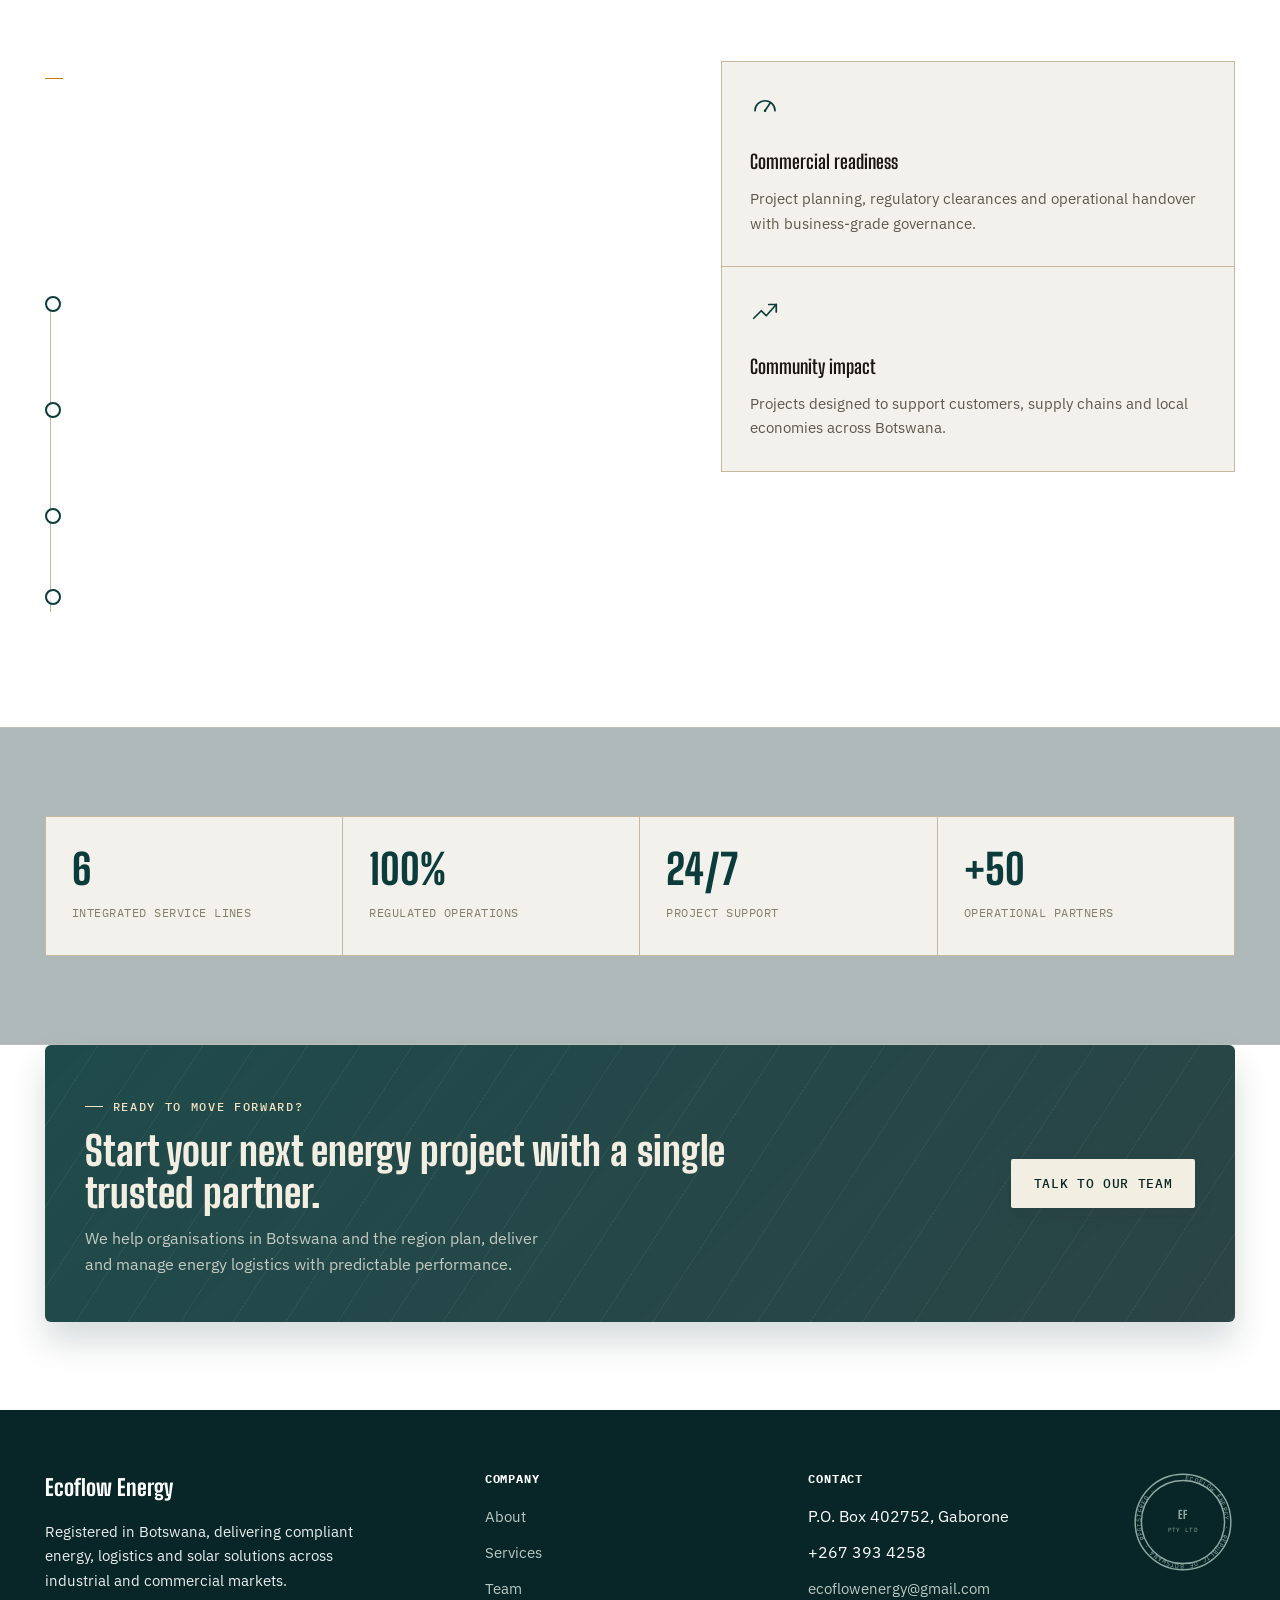
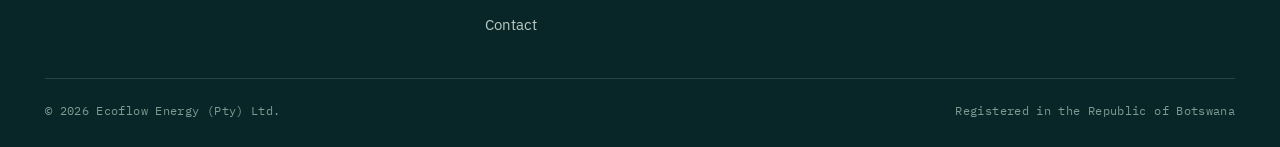
==== commit b130d48d: "Image Developments" ====
--- a/index.html
+++ b/index.html
@@ -106,8 +106,8 @@
         <h1>Future-ready energy solutions for industrial, commercial and public-sector partners.</h1>
         <p>Ecoflow Energy combines hazardous materials expertise, transport logistics, storage infrastructure and solar power delivery into a single accountable service platform.</p>
         <div class="hero-actions">
-          <a href="services.html" class="btn btn-primary">Explore services</a>
-          <a href="contact.html" class="btn btn-secondary">Request a proposal</a>
+          <a href="contact.html" class="btn btn-proposal">Request a proposal <span class="btn-arrow" aria-hidden="true">&rarr;</span></a>
+          <a href="services.html" class="btn btn-secondary">Explore services</a>
         </div>
         <div class="hero-stats">
           <div><strong>6</strong><span>Integrated service lines</span></div>
@@ -116,55 +116,13 @@
         </div>
       </div>
       <div class="hero-visual">
-        <div class="manifest-card reveal">
-          <div class="manifest-head">
-            <span>Operations manifest &middot; file 001</span>
-            <b>Status: Active</b>
-          </div>
-          <div class="manifest-body">
-            <div class="route">
-              <svg class="route-line" id="chain-svg" viewBox="0 0 560 130" xmlns="http://www.w3.org/2000/svg">
-                <path class="path" d="M 40 65 H 520"></path>
-                <g>
-                  <circle cx="40" cy="65" r="7"></circle>
-                  <text x="40" y="34" text-anchor="middle">01 HAZ</text>
-                  <text x="40" y="96" text-anchor="middle">handling</text>
-                </g>
-                <g>
-                  <circle cx="136" cy="65" r="7"></circle>
-                  <text x="136" y="34" text-anchor="middle">02 TRN</text>
-                  <text x="136" y="96" text-anchor="middle">transport</text>
-                </g>
-                <g>
-                  <circle cx="232" cy="65" r="7"></circle>
-                  <text x="232" y="34" text-anchor="middle">03 STO</text>
-                  <text x="232" y="96" text-anchor="middle">storage</text>
-                </g>
-                <g>
-                  <circle cx="328" cy="65" r="7"></circle>
-                  <text x="328" y="34" text-anchor="middle">04 REF</text>
-                  <text x="328" y="96" text-anchor="middle">refining</text>
-                </g>
-                <g>
-                  <circle cx="424" cy="65" r="7"></circle>
-                  <text x="424" y="34" text-anchor="middle">05 FWD</text>
-                  <text x="424" y="96" text-anchor="middle">forwarding</text>
-                </g>
-                <g>
-                  <circle cx="520" cy="65" r="7"></circle>
-                  <text x="520" y="34" text-anchor="middle">06 SOL</text>
-                  <text x="520" y="96" text-anchor="middle">solar</text>
-                </g>
-              </svg>
-            </div>
-            <div class="manifest-fields">
-              <div><strong>Entity</strong><span>Ecoflow Energy (Pty) Ltd</span></div>
-              <div><strong>Jurisdiction</strong><span>Republic of Botswana</span></div>
-              <div><strong>Chain of custody</strong><span>Single accountable operator</span></div>
-            </div>
-            <div class="manifest-status">Licensed &amp; regulated operator</div>
-          </div>
-        </div>
+        <figure class="hero-image reveal">
+          <img src="images/generated/hero-integrated-energy-botswana.webp" width="1774" height="887" alt="Energy engineer overlooking solar panels, a tanker and storage tanks in a semi-arid landscape." loading="eager" decoding="async" fetchpriority="high">
+          <figcaption>
+            <span>Integrated site systems</span>
+            <span>Illustrative operations view &middot; Botswana</span>
+          </figcaption>
+        </figure>
       </div>
     </div>
   </section>
--- a/styles.css
+++ b/styles.css
@@ -48,9 +48,7 @@
   position:fixed;
   inset:0;
   z-index:-2;
-  background:url('images/Background.jpg') center center / cover no-repeat;
-  filter:blur(2px) brightness(.58) saturate(.8);
-  transform:scale(1.08);
+  background:url('images/generated/site-background-kalahari-v2.webp') center center / cover no-repeat;
   opacity:1;
 }
 body::after{
@@ -58,8 +56,8 @@
   position:fixed;
   inset:0;
   z-index:-1;
-  background:linear-gradient(180deg, rgba(17,17,17,0.06), rgba(17,17,17,0.12)),
-    rgba(238,233,221,0.14);
+  background:linear-gradient(180deg, rgba(8,38,39,.68), rgba(8,38,39,.76)),
+    rgba(27,23,18,.08);
 }
 main, .site-header, .site-footer{
   position:relative;
@@ -103,7 +101,7 @@
 /* ---------- Header ---------- */
 .site-header{
   position:sticky;top:0;z-index:1000;
-  background:rgba(238,233,221,0.7);
+  background:rgba(247,243,233,.94);
   backdrop-filter:blur(14px) saturate(1.1);
   border-bottom:1px solid rgba(196,185,156,0.7);
 }
@@ -120,7 +118,7 @@
   color:#2f8f5a;
 }
 .brand strong .brand-white{
-  color:#fff;
+  color:var(--petrol-deep);
 }
 .brand small{
   display:block;font-family:var(--font-mono);font-size:.62rem;
@@ -136,7 +134,7 @@
 .links{display:flex;gap:30px;align-items:center;}
 .links a{
   font-family:var(--font-mono);font-size:.82rem;font-weight:500;
-  letter-spacing:.03em;color:var(--steel);position:relative;padding-bottom:3px;
+  letter-spacing:.03em;color:var(--petrol-deep);position:relative;padding-bottom:3px;
   transition:color .2s ease;
 }
 .links a::after{
@@ -160,6 +158,18 @@
 .btn-primary:hover{background:var(--petrol-deep);}
 .btn-secondary{background:transparent;color:var(--ink);border-color:var(--line-strong);}
 .btn-secondary:hover{border-color:var(--ink);}
+.btn-proposal{
+  min-height:44px;background:var(--amber);color:var(--petrol-deep);border-color:var(--amber-deep);
+  box-shadow:0 8px 18px rgba(147,89,10,.24);
+}
+.btn-proposal .btn-arrow{font-size:1.05rem;line-height:1;transition:transform .18s ease;}
+.btn-proposal:hover{
+  background:var(--amber-soft);color:var(--petrol-deep);border-color:var(--amber);
+  box-shadow:0 10px 22px rgba(147,89,10,.2);
+}
+.btn-proposal:hover .btn-arrow{transform:translateX(3px);}
+.btn-proposal:active{transform:translateY(0);background:var(--amber-deep);color:#fff;box-shadow:0 3px 8px rgba(147,89,10,.22);}
+.btn-proposal:focus-visible{outline:3px solid var(--amber-soft);outline-offset:3px;}
 .btn-lg{padding:15px 26px;width:100%;}
 
 .nav-toggle{display:none;flex-direction:column;gap:5px;background:none;border:none;cursor:pointer;padding:6px;}
@@ -167,15 +177,13 @@
 .mobile-menu{display:none;flex-direction:column;gap:0;}
 .mobile-menu a{
   font-family:var(--font-mono);font-size:.9rem;padding:16px 0;
-  border-bottom:1px solid var(--line);color:var(--steel);
+  border-bottom:1px solid var(--line);color:var(--petrol-deep);
 }
 .mobile-menu.open{display:flex;}
 
 /* ---------- Readability over background image ---------- */
 body .utility-bar,
 body .utility-contacts a,
-body .links a,
-body .mobile-menu a,
 body .hero-copy .eyebrow,
 body .hero-copy h1,
 body .hero-copy p,
@@ -207,7 +215,6 @@
 body .service-heading span,
 body .contact-panel .info-card strong,
 body .feature-list strong,
-body .manifest-status,
 body .process-step .step-no,
 body .contact-panel .info-card strong,
 body .staff-card .dept,
@@ -226,8 +233,6 @@
 body .contact-panel .box p,
 body .form-panel .box p,
 body .utility-contacts a,
-body .links a,
-body .mobile-menu a,
 body .hero-stats span,
 body .service-card p,
 body .feature-list p,
@@ -241,13 +246,13 @@
 
 /* ---------- Hero ---------- */
 .hero,.page-hero{padding:76px 0 64px;position:relative;overflow:hidden;}
-.hero{background:rgba(238,233,221,0.2);border-bottom:1px solid rgba(219,211,190,0.7);backdrop-filter:blur(2px);}
-.page-hero{background:rgba(247,243,233,0.4);border-bottom:1px solid rgba(219,211,190,0.7);backdrop-filter:blur(2px);}
+.hero{background:rgba(8,38,39,.28);border-bottom:1px solid rgba(219,211,190,.32);}
+.page-hero{background:rgba(8,38,39,.36);border-bottom:1px solid rgba(219,211,190,.32);}
 .hero::before,.page-hero::before{
   content:"";position:absolute;inset:0;pointer-events:none;z-index:0;
   background-image:
-    repeating-linear-gradient(123deg, rgba(12,59,60,0.055) 0px, rgba(12,59,60,0.055) 1px, transparent 1px, transparent 46px),
-    repeating-linear-gradient(33deg, rgba(12,59,60,0.035) 0px, rgba(12,59,60,0.035) 1px, transparent 1px, transparent 72px);
+    repeating-linear-gradient(123deg, rgba(245,241,230,.06) 0px, rgba(245,241,230,.06) 1px, transparent 1px, transparent 46px),
+    repeating-linear-gradient(33deg, rgba(245,241,230,.035) 0px, rgba(245,241,230,.035) 1px, transparent 1px, transparent 72px);
   -webkit-mask-image:linear-gradient(180deg, rgba(0,0,0,.9), rgba(0,0,0,0));
   mask-image:linear-gradient(180deg, rgba(0,0,0,.9), rgba(0,0,0,0));
 }
@@ -260,7 +265,7 @@
 }
 .page-hero p{color:var(--steel);font-size:1.05rem;max-width:620px;margin-top:20px;}
 
-.hero-grid{display:grid;grid-template-columns:1.05fr .95fr;gap:40px;align-items:center;}
+.hero-grid{display:grid;grid-template-columns:minmax(0,1fr) minmax(500px,1.05fr);gap:clamp(36px,4.5vw,58px);align-items:center;}
 .hero-copy .eyebrow{
   font-family:var(--font-mono);font-size:.76rem;letter-spacing:.14em;text-transform:uppercase;
   color:var(--petrol);display:inline-flex;align-items:center;gap:10px;
@@ -273,6 +278,8 @@
 }
 .hero-copy p{color:var(--steel);font-size:1.05rem;max-width:560px;margin-top:22px;}
 .hero-actions{display:flex;flex-wrap:wrap;gap:14px;margin-top:32px;}
+.hero-actions .btn-secondary{color:#F5F1E6;border-color:rgba(245,241,230,.62);background:rgba(8,38,39,.16);}
+.hero-actions .btn-secondary:hover{color:#fff;border-color:#fff;background:rgba(8,38,39,.3);}
 
 .hero-stats{display:grid;grid-template-columns:repeat(3,minmax(0,1fr));gap:0;margin-top:44px;border-top:1px solid var(--line-strong);}
 .hero-stats div{padding:18px 18px 0;border-right:1px solid var(--line-strong);}
@@ -280,56 +287,25 @@
 .hero-stats strong{font-family:var(--font-display);font-weight:800;font-size:2.1rem;display:block;color:var(--petrol);}
 .hero-stats span{display:block;font-family:var(--font-mono);color:var(--muted);font-size:.72rem;margin-top:6px;letter-spacing:.03em;text-transform:uppercase;}
 
-/* ---- Manifest / dossier card (signature element) ---- */
-.manifest-card{
-  background:rgba(255,255,255,0.8);
-  border:1px solid rgba(196,185,156,0.7);
-  border-radius:var(--radius);
-  padding:0;
-  box-shadow:0 18px 32px rgba(27,23,18,0.13);
-  backdrop-filter:blur(8px);
-  position:relative;
-}
-.manifest-card .manifest-status{
-  color:#000;
-}
-.manifest-head{
-  display:flex;align-items:center;justify-content:space-between;
-  padding:16px 22px;border-bottom:1px dashed var(--line-strong);
-  font-family:var(--font-mono);font-size:.68rem;letter-spacing:.1em;text-transform:uppercase;color:var(--muted);
-}
-.manifest-head b{color:var(--petrol);font-weight:600;}
-.manifest-body{padding:26px 22px;}
-.manifest-body .route{margin-bottom:22px;}
-.manifest-fields{display:grid;gap:0;border-top:1px solid var(--line);}
-.manifest-fields div{
-  display:flex;justify-content:space-between;gap:14px;padding:13px 0;
-  border-bottom:1px solid var(--line);font-size:.92rem;
-}
-.manifest-fields dt,.manifest-fields strong{
-  font-family:var(--font-mono);font-size:.72rem;letter-spacing:.06em;text-transform:uppercase;color:var(--muted);font-weight:500;
-}
-.manifest-fields span{color:var(--ink);font-weight:500;text-align:right;}
-.manifest-status{
-  display:inline-flex;align-items:center;gap:8px;margin-top:20px;
-  font-family:var(--font-mono);font-size:.72rem;letter-spacing:.08em;text-transform:uppercase;color:var(--petrol);
-}
-.manifest-status::before{content:"";width:7px;height:7px;border-radius:50%;background:var(--amber);box-shadow:0 0 0 3px var(--amber-soft);}
-
-/* Route/process line diagram (hazmat -> transport -> storage -> refine -> forward -> solar) */
-.route-line{width:100%;height:auto;display:block;}
-.route-line .path{
-  fill:none;stroke:var(--petrol);stroke-width:1.5;
-  stroke-dasharray:1000;stroke-dashoffset:1000;
-}
-.route-line.drawn .path{
-  stroke-dashoffset:0;
-  transition:stroke-dashoffset 1.7s cubic-bezier(.3,.6,.3,1);
-}
-.route-line circle{fill:var(--panel);stroke:var(--petrol);stroke-width:2;opacity:0;transform:scale(.4);transform-origin:center;transition:opacity .3s ease, transform .3s ease;transition-delay:.9s;}
-.route-line.drawn circle{opacity:1;transform:scale(1);}
-.route-line text{font-family:var(--font-mono);font-size:8px;fill:var(--muted);letter-spacing:.04em;opacity:0;transition:opacity .4s ease;transition-delay:1.1s;}
-.route-line.drawn text{opacity:1;}
+/* ---- Hero photography ---- */
+.hero-visual{position:relative;min-width:0;}
+.hero-image{
+  position:relative;margin:0;overflow:hidden;
+  border:1px solid rgba(196,185,156,.86);border-radius:var(--radius);
+  background:var(--petrol-deep);box-shadow:0 18px 34px rgba(8,38,39,.2);
+}
+.hero-image::before{
+  content:"";position:absolute;inset:0 0 auto;height:3px;background:var(--amber);z-index:2;
+}
+.hero-image img{
+  width:100%;height:auto;aspect-ratio:4 / 3;object-fit:cover;object-position:65% center;
+}
+.hero-image figcaption,.service-media figcaption{
+  display:flex;align-items:center;justify-content:space-between;gap:14px;
+  font-family:var(--font-mono);font-size:.64rem;letter-spacing:.08em;text-transform:uppercase;
+}
+.hero-image figcaption{padding:10px 13px;color:#D7E4DF;border-top:1px solid rgba(215,228,223,.18);}
+.hero-image figcaption span:last-child{color:var(--amber-soft);text-align:right;}
 
 /* ---------- Seal / stamp (secondary signature) ---------- */
 .seal{width:104px;height:104px;flex:none;}
@@ -339,7 +315,7 @@
 
 /* ---------- Sections ---------- */
 .section{padding:88px 0;}
-.section-alt{background:rgba(247,243,233,0.36);border-top:1px solid rgba(219,211,190,0.7);border-bottom:1px solid rgba(219,211,190,0.7);backdrop-filter:blur(2px);}
+.section-alt{background:rgba(8,38,39,.32);border-top:1px solid rgba(219,211,190,.3);border-bottom:1px solid rgba(219,211,190,.3);}
 .section-head{max-width:680px;margin:0 0 44px;}
 .section-head.center{margin-inline:auto;text-align:center;}
 .section-head h2{
@@ -459,19 +435,41 @@
 
 /* ---- Services detail page ---- */
 .service-list{display:grid;gap:1px;background:var(--line-strong);border:1px solid var(--line-strong);}
-.service-detail{background:rgba(255,255,255,0.8);padding:36px 34px;backdrop-filter:blur(8px);box-shadow:0 12px 28px rgba(27,23,18,0.05);}
+.service-list-intro{max-width:none;margin:0;padding:36px 34px;background:rgba(8,38,39,.94);}
+.service-detail{
+  display:grid;grid-template-columns:minmax(0,1.06fr) minmax(340px,.94fr);align-items:stretch;
+  background:rgba(255,255,255,0.8);padding:0;backdrop-filter:blur(8px);
+  box-shadow:0 12px 28px rgba(27,23,18,0.05);overflow:hidden;
+}
+.service-copy{padding:40px 36px;align-self:center;min-width:0;}
 .service-heading{display:flex;align-items:center;gap:16px;margin-bottom:18px;border-bottom:1px solid var(--line);padding-bottom:18px;}
 .service-heading .icon{color:var(--petrol);}
 .service-heading span{
-  font-family:var(--font-mono);font-size:.82rem;color:#000;font-weight:600;letter-spacing:.05em;
+  font-family:var(--font-mono);font-size:.82rem;color:var(--petrol);font-weight:600;letter-spacing:.05em;
   white-space:nowrap;
 }
-.service-heading h2{font-family:var(--font-display);font-weight:700;font-size:clamp(1.3rem,2.4vw,1.65rem);line-height:1.15;color:#000;}
+.service-heading h2{font-family:var(--font-display);font-weight:700;font-size:clamp(1.3rem,2.4vw,1.65rem);line-height:1.15;color:var(--petrol);}
 .service-detail p{color:#000;max-width:760px;}
 .service-detail ul{margin-top:18px;display:grid;gap:11px;max-width:760px;}
 .service-detail li{position:relative;padding-left:20px;color:#000;}
 .service-detail li::before{content:"";position:absolute;left:0;top:.6em;width:8px;height:1px;background:var(--amber);}
-.service-detail li strong{color:#000;font-weight:600;}
+.service-detail li strong{color:var(--petrol);font-weight:600;}
+.service-media{
+  align-self:stretch;display:grid;align-content:center;padding:18px;margin:0;
+  background:rgba(247,243,233,.92);border-left:1px solid var(--line-strong);min-width:0;
+}
+.service-media::before{content:"";height:2px;background:var(--amber);display:block;}
+.service-media img{
+  width:100%;height:auto;aspect-ratio:4 / 3;object-fit:cover;
+  border-left:1px solid var(--line-strong);border-right:1px solid var(--line-strong);
+}
+.service-media figcaption{
+  padding:10px 11px;background:var(--petrol-deep);color:#D7E4DF;
+  border:1px solid var(--petrol-deep);border-top-color:rgba(215,228,223,.18);
+}
+.service-media figcaption span:last-child{color:var(--amber-soft);text-align:right;white-space:nowrap;}
+.service-detail:nth-of-type(even) .service-copy{grid-column:2;grid-row:1;}
+.service-detail:nth-of-type(even) .service-media{grid-column:1;grid-row:1;border-left:0;border-right:1px solid var(--line-strong);}
 
 /* ---- Contact ---- */
 .contact-grid{display:grid;grid-template-columns:.95fr 1.05fr;gap:1px;background:var(--line-strong);border:1px solid var(--line-strong);align-items:stretch;}
@@ -576,15 +574,15 @@
 
 body .service-detail .service-heading span,
 body .service-detail .service-heading h2,
-body .service-detail p,
-body .service-detail li,
 body .service-detail li strong,
-body .service-card .code,
-body .service-card h3,
-body .service-card p,
 body .service-heading span,
 body .service-heading h2,
 body .service-detail .service-heading .icon{
+  color:var(--petrol);
+}
+body .service-detail p,
+body .service-detail li,
+body .service-card p{
   color:#000;
 }
 body .contact-panel .box h2,
@@ -629,6 +627,18 @@
   .cta-copy{flex-direction:column;align-items:flex-start;}
   .footer-grid{grid-template-columns:1fr 1fr;}
   .footer-seal{justify-self:start;}
+  .hero-visual{margin-top:8px;}
+  .hero-image img{aspect-ratio:16 / 9;}
+  .service-detail{grid-template-columns:minmax(0,1fr) minmax(310px,.86fr);}
+  .service-copy{padding:34px 30px;}
+  .service-media{padding:14px;}
+}
+@media (max-width:860px){
+  .service-detail{grid-template-columns:1fr;}
+  .service-detail:nth-of-type(even) .service-copy,.service-detail .service-copy{grid-column:1;grid-row:1;}
+  .service-detail:nth-of-type(even) .service-media,.service-detail .service-media{
+    grid-column:1;grid-row:2;border-left:0;border-right:0;border-top:1px solid var(--line-strong);
+  }
 }
 @media (max-width:768px){
   .utility-contacts{display:none;}
@@ -652,11 +662,18 @@
 }
 @media (max-width:540px){
   .btn{width:100%;}
-  .service-detail{padding:26px 22px;}
-  .manifest-body{padding:22px 18px;}
+  .service-list-intro{padding:28px 22px;}
+  .service-copy{padding:28px 22px;}
+  .service-media{padding:10px;}
+  .service-heading{align-items:flex-start;gap:12px;flex-wrap:wrap;}
+  .service-heading h2{flex-basis:100%;}
+  .hero-image figcaption,.service-media figcaption{align-items:flex-start;flex-direction:column;gap:4px;}
+  .hero-image figcaption span:last-child,.service-media figcaption span:last-child{text-align:left;}
 }
 
 @media (prefers-reduced-motion: reduce){
   .reveal{opacity:1;transform:none;transition:none;}
-  .route-line .path{stroke-dasharray:none !important;stroke:var(--petrol) !important;}
-}
+  .btn-proposal,.btn-proposal .btn-arrow{transition:none;}
+  .btn-proposal:hover,.btn-proposal:active{transform:none;}
+  .btn-proposal:hover .btn-arrow{transform:none;}
+}
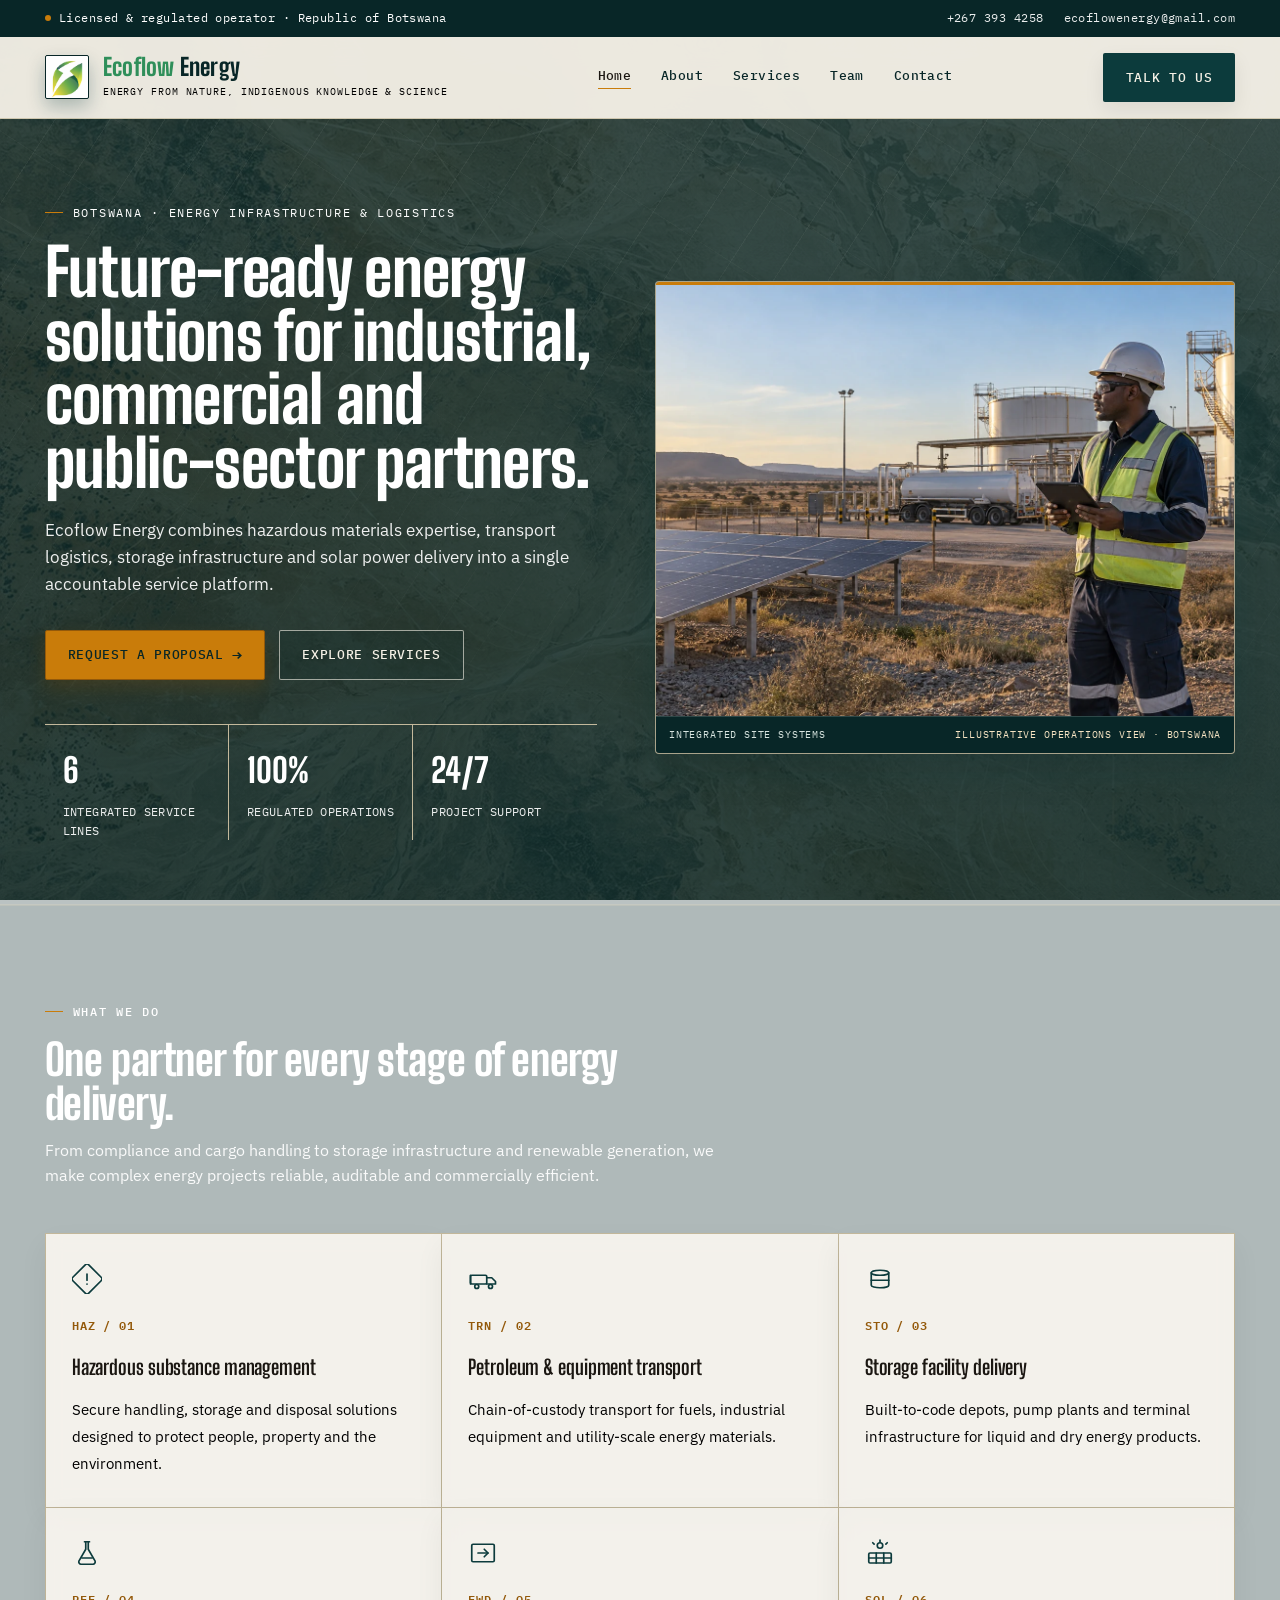
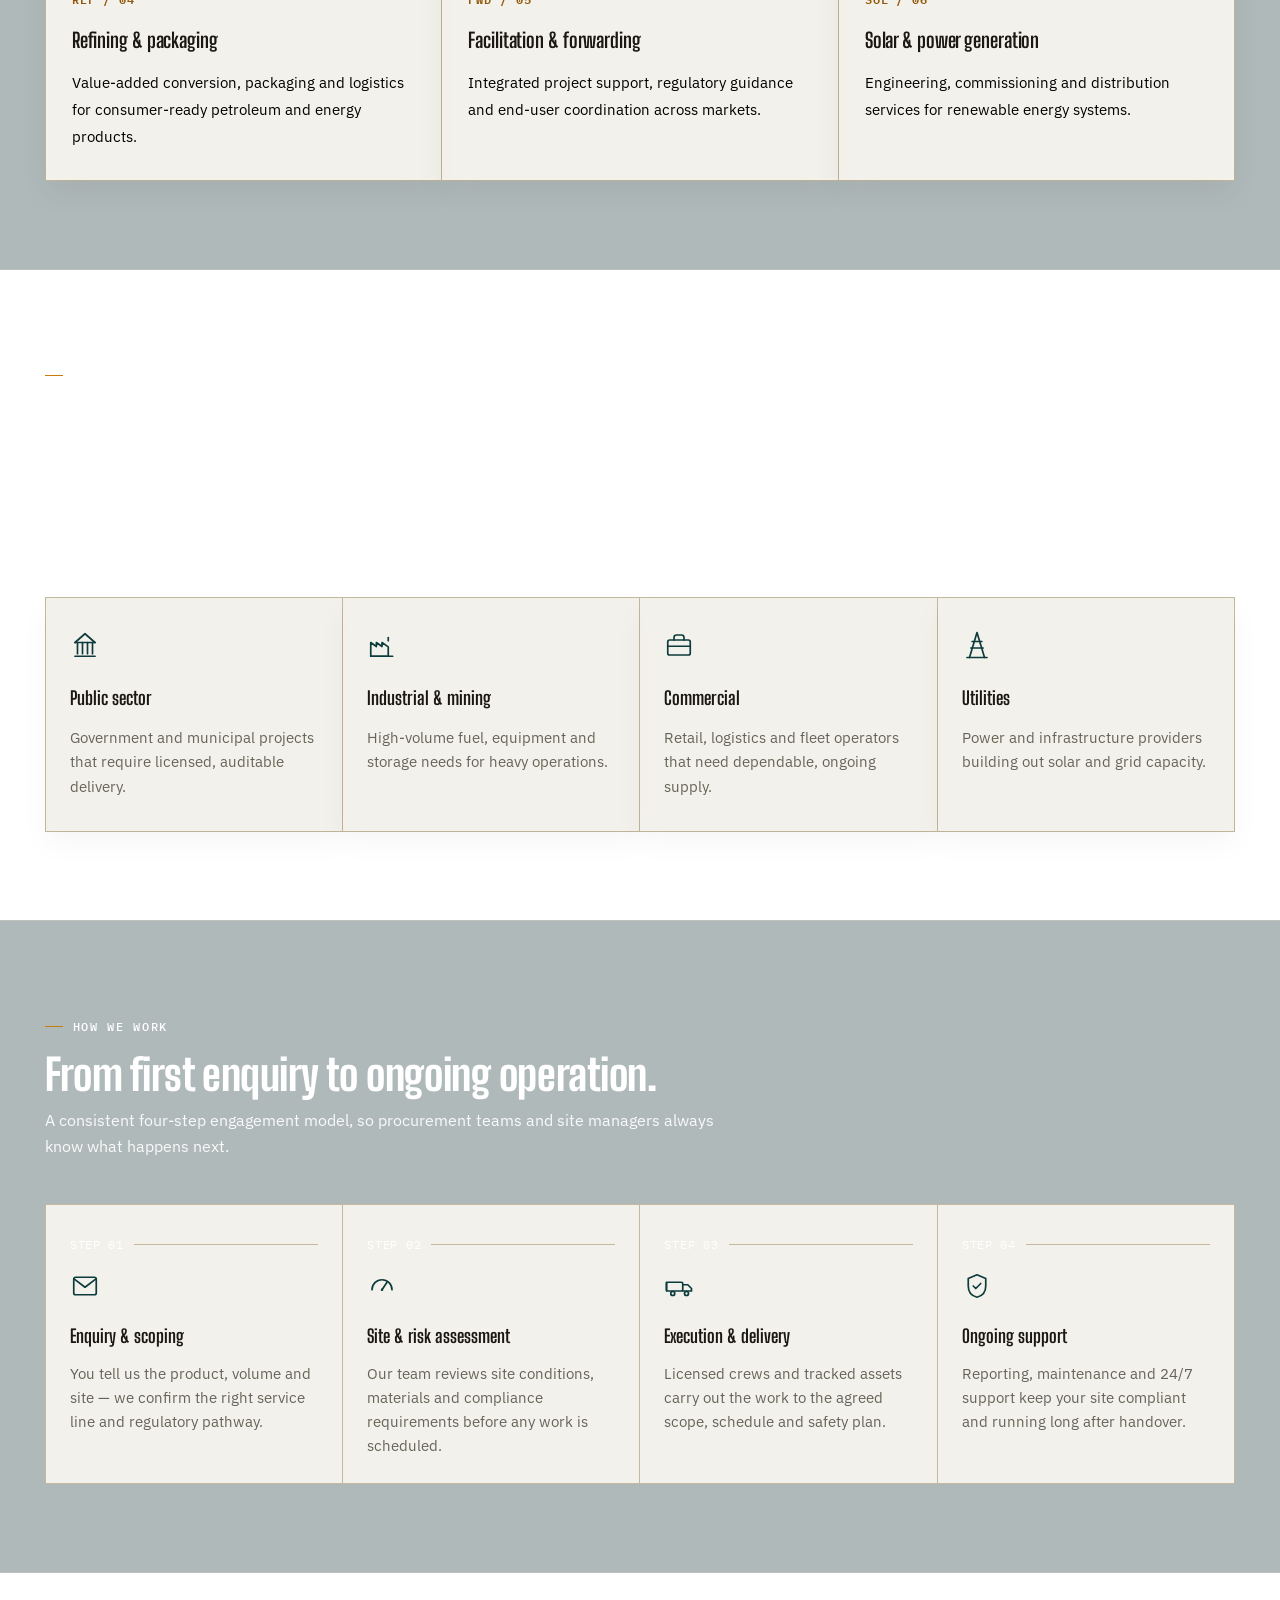
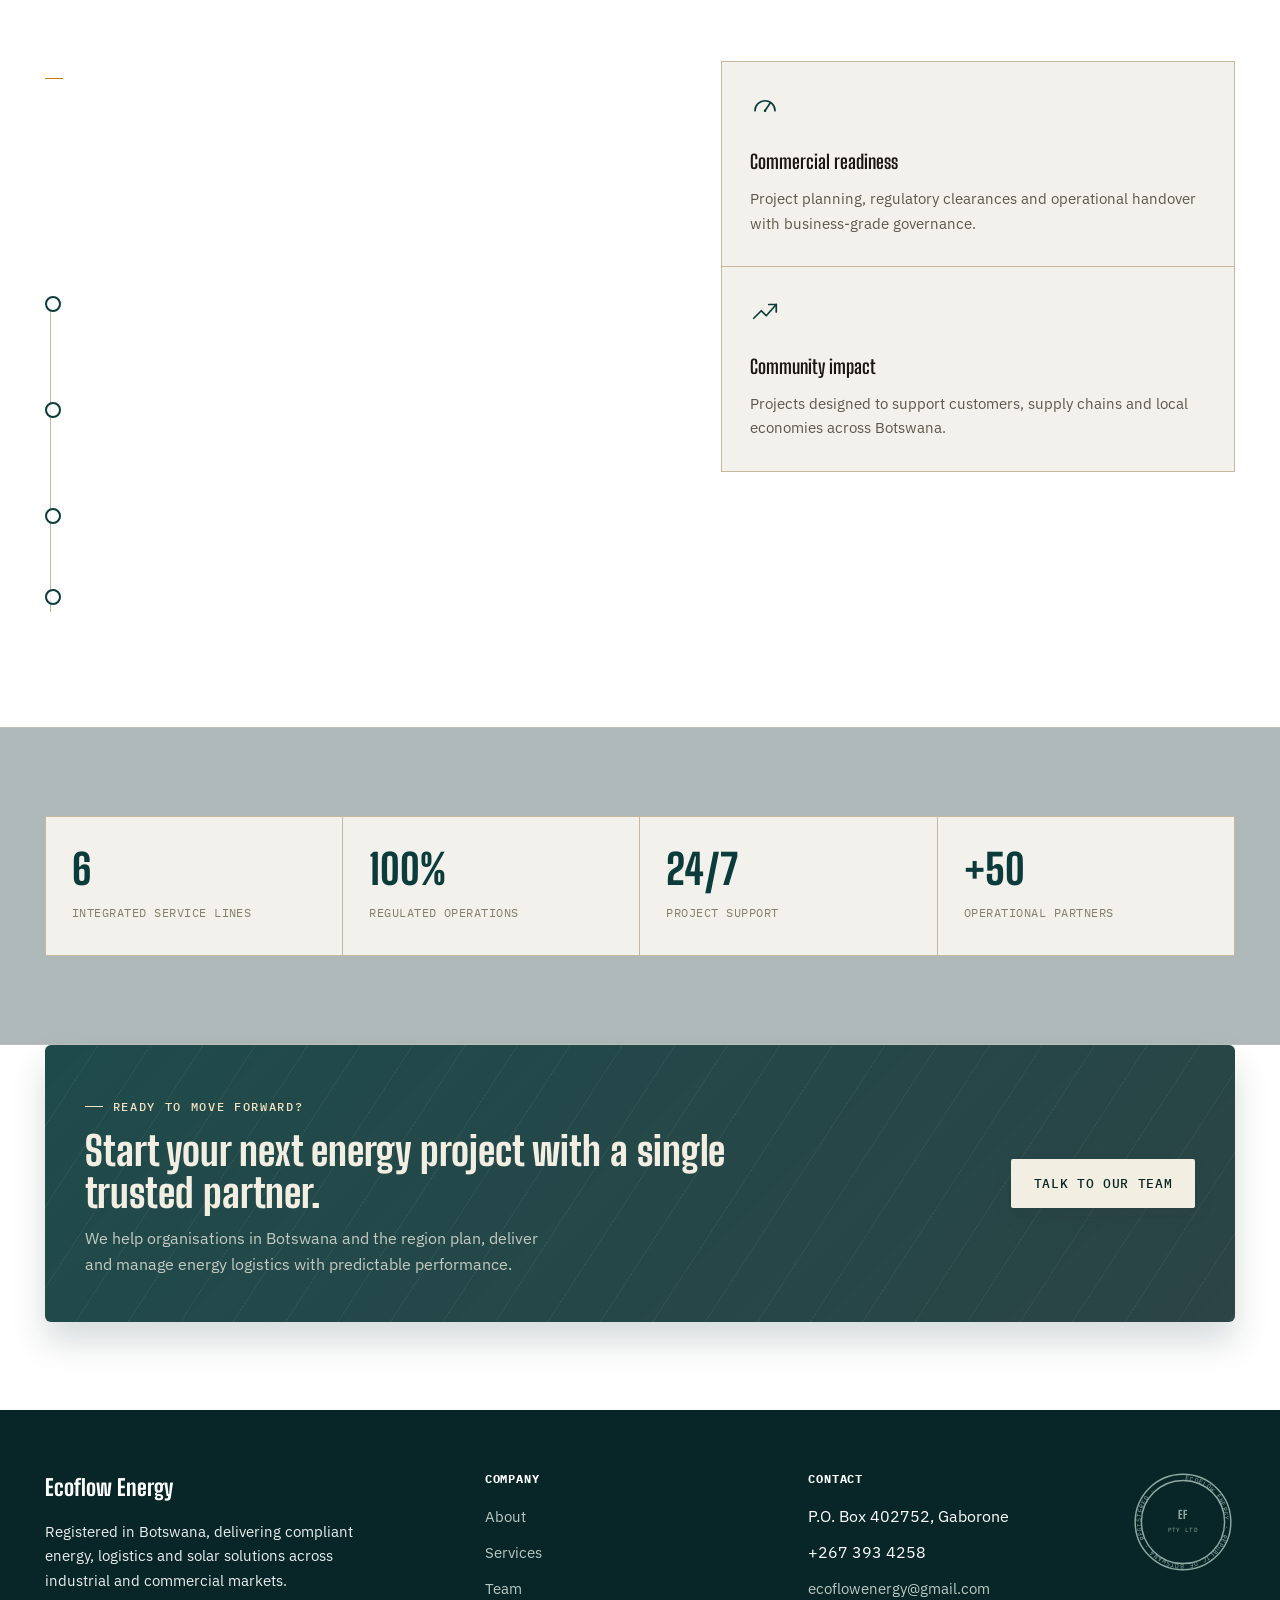
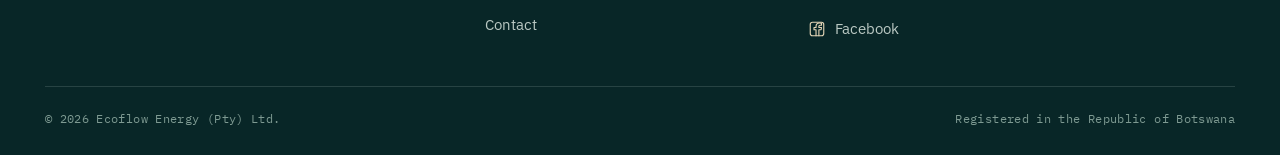
==== commit 2d2c9221: "Social Link and Map Location Update" ====
--- a/index.html
+++ b/index.html
@@ -31,7 +31,10 @@
   },
   "telephone": "+267 393 4258",
   "email": "ecoflowenergy@gmail.com",
-  "areaServed": "Botswana"
+  "areaServed": "Botswana",
+  "sameAs": [
+    "https://www.facebook.com/profile.php?id=61593228638392"
+  ]
 }
 </script>
 </head>
@@ -57,6 +60,7 @@
   <symbol id="i-pylon" viewBox="0 0 24 24"><path d="M12 2 L6 22 M12 2 L18 22"/><path d="M8.1 9.2h7.8M7.1 14.4h9.8"/><path d="M4 22h16"/></symbol>
   <symbol id="i-avatar" viewBox="0 0 24 24"><circle cx="12" cy="8.2" r="4"/><path d="M4 21c0-4.4 3.6-7 8-7s8 2.6 8 7"/></symbol>
   <symbol id="i-linkedin" viewBox="0 0 24 24"><rect x="3" y="3" width="18" height="18" rx="2"/><line x1="7.5" y1="10.5" x2="7.5" y2="17"/><circle cx="7.5" cy="7" r="0.6" fill="currentColor" stroke="none"/><path d="M11.5 17v-4.2c0-1.6 1.1-2.5 2.4-2.5 1.3 0 2.1.9 2.1 2.5V17"/><line x1="11.5" y1="10.5" x2="11.5" y2="17"/></symbol>
+  <symbol id="i-facebook" viewBox="0 0 24 24"><rect x="3" y="3" width="18" height="18" rx="3"/><path d="M14.5 21v-8h3l.5-3h-3.5V8.6c0-1.1.5-1.6 1.8-1.6H18V4.3c-.6-.2-1.5-.3-2.6-.3-2.8 0-4.7 1.7-4.7 4.8V10H8v3h2.7v8"/></symbol>
 </svg>
 <div class="utility-bar">
   <div class="wrap utility-row">
@@ -337,6 +341,7 @@
         <li>P.O. Box 402752, Gaborone</li>
         <li>+267 393 4258</li>
         <li><a href="mailto:ecoflowenergy@gmail.com">ecoflowenergy@gmail.com</a></li>
+        <li><a class="footer-social-link" href="https://www.facebook.com/profile.php?id=61593228638392" target="_blank" rel="noopener noreferrer"><svg class="icon" aria-hidden="true"><use href="#i-facebook"></use></svg><span>Facebook</span></a></li>
       </ul>
     </div>
     <svg class="footer-seal seal" viewBox="0 0 100 100" aria-hidden="true">
--- a/styles.css
+++ b/styles.css
@@ -481,6 +481,18 @@
 .contact-panel .info-card .icon{color:var(--petrol);margin-top:2px;}
 .contact-panel .info-card strong{margin-bottom:6px;color:#000;}
 .contact-panel .info-card p{color:#000;font-size:.95rem;}
+.contact-panel .info-card .contact-social-link{
+  display:inline-flex;align-items:center;gap:7px;min-height:34px;
+  color:var(--petrol-deep);font-weight:600;
+  border-bottom:1px solid rgba(8,63,66,.35);
+  transition:color .2s ease,border-color .2s ease,transform .2s ease;
+}
+.contact-panel .info-card .contact-social-link::after{
+  content:"\2197";color:var(--amber-deep);font-size:.9em;
+  transition:transform .2s ease;
+}
+.contact-panel .info-card .contact-social-link:hover{color:var(--amber-deep);border-color:currentColor;transform:translateX(2px);}
+.contact-panel .info-card .contact-social-link:hover::after{transform:translate(2px,-2px);}
 .map-frame{border:1px solid var(--line);margin-top:6px;}
 .map-frame iframe{width:100%;min-height:260px;border:none;display:block;filter:grayscale(.25) contrast(1.02);}
 
@@ -509,6 +521,17 @@
 .site-footer ul{display:grid;gap:10px;}
 .site-footer ul li a{color:#C9D6D0;font-size:.94rem;}
 .site-footer ul li a:hover{color:#fff;}
+.site-footer .footer-social-link{
+  display:inline-flex;align-items:center;gap:9px;min-height:34px;
+  width:max-content;max-width:100%;
+  transition:color .2s ease,transform .2s ease;
+}
+.site-footer .footer-social-link .icon{
+  width:18px;height:18px;color:var(--amber-soft);
+  transition:transform .2s ease;
+}
+.site-footer .footer-social-link:hover{transform:translateX(2px);}
+.site-footer .footer-social-link:hover .icon{transform:translateY(-1px);}
 .footer-seal{color:#8FAAA3;justify-self:end;}
 .footer-bottom{
   display:flex;justify-content:space-between;gap:12px;flex-wrap:wrap;
@@ -656,6 +679,7 @@
   .values-panel{grid-template-columns:1fr;}
   .process-strip{grid-template-columns:1fr;}
   .footer-grid{grid-template-columns:1fr;}
+  .site-footer .footer-social-link{min-height:44px;}
   .footer-bottom{flex-direction:column;}
   .hero-stats{grid-template-columns:1fr;}
   .hero-stats div{border-right:none;border-bottom:1px solid var(--line-strong);padding-bottom:16px;}
